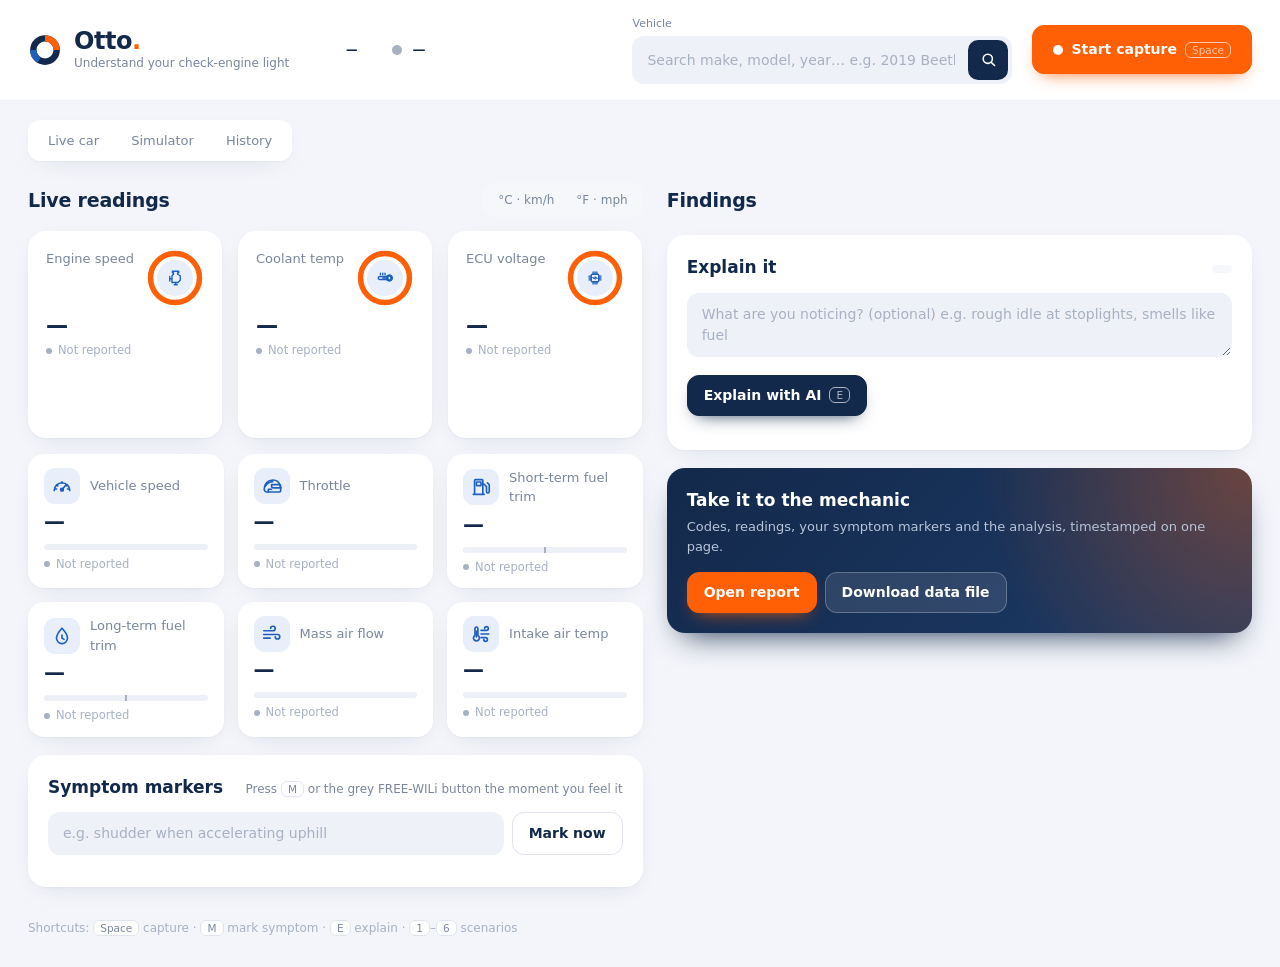
==== website/web/index.html @ f9d12f1e "Initial commit: Otto car project Co-Authored-By: Claude Opus 5.5 <noreply@anthropic.com>" ====
<!doctype html>
<html lang="en">
<head>
<meta charset="utf-8">
<meta name="viewport" content="width=device-width, initial-scale=1">
<title>Otto</title>
<link rel="stylesheet" href="style.css">
<link rel="icon" href="data:image/svg+xml,<svg xmlns='http://www.w3.org/2000/svg' viewBox='0 0 32 32'><circle cx='16' cy='16' r='11' fill='none' stroke='%2313294B' stroke-width='6'/><path d='M16 5a11 11 0 0 1 11 11' fill='none' stroke='%23FF5F05' stroke-width='6'/></svg>">
</head>
<body>
<header class="topbar">
  <div class="brand">
    <svg class="logo" viewBox="0 0 32 32" aria-hidden="true"><circle cx="16" cy="16" r="11" fill="none" stroke="var(--navy)" stroke-width="6"/><path d="M16 5a11 11 0 0 1 11 11" fill="none" stroke="var(--orange)" stroke-width="6"/><path d="M5 16a11 11 0 0 0 5.5 9.5" fill="none" stroke="var(--blue)" stroke-width="6"/></svg>
    <div><strong>Otto<i>.</i></strong><span>Understand your check-engine light</span></div>
  </div>

  <div id="modePill" class="mode-pill" title="Where the data is coming from">—</div>

  <div class="conn" title="Hardware / data connection">
    <span id="connDot" class="dot"></span>
    <div><b id="connText">—</b><span id="connDetail"></span></div>
  </div>

  <div class="vehicle">
    <label for="vehicle">Vehicle</label>
    <div class="vsearch">
      <input id="vehicle" type="text" maxlength="80" autocomplete="off" spellcheck="false"
             placeholder="Search make, model, year… e.g. 2019 Beetle"
             role="combobox" aria-autocomplete="list" aria-controls="vehicleList" aria-expanded="false">
      <div class="vparts" aria-hidden="true"></div>
      <button type="button" class="vs-btn" tabindex="-1" aria-label="Search vehicles">
        <svg viewBox="0 0 24 24" aria-hidden="true" fill="none" stroke="currentColor" stroke-width="2.2" stroke-linecap="round"><circle cx="11" cy="11" r="6.5"/><path d="M16 16l4.5 4.5"/></svg>
      </button>
      <ul id="vehicleList" class="vs-list" role="listbox" hidden></ul>
    </div>
  </div>

  <button id="captureBtn" class="btn primary capture"><span class="rec"></span><span id="captureLabel">Start capture</span><kbd>Space</kbd></button>
</header>

<nav class="sourcebar" aria-label="Data source">
  <div class="seg" id="modeSeg" role="tablist">
    <button data-mode="live">Live car</button>
    <button data-mode="simulator">Simulator</button>
    <button data-mode="replay">History</button>
  </div>
  <div id="scenarioBox" class="scenarios"></div>
  <div id="replayBox" class="replay" hidden>
    <select id="recordingSel" aria-label="Saved session"></select>
    <button class="btn ghost" id="refreshRec">Refresh</button>
  </div>
  <div id="liveBox" class="livehint" hidden></div>
</nav>

<main class="layout">
  <section class="col">
    <div class="sec-head">
      <h2>Live readings</h2>
      <div class="seg small" id="unitSeg">
        <button data-units="metric">°C · km/h</button>
        <button data-units="imperial">°F · mph</button>
      </div>
    </div>
    <div id="primary" class="primary-grid"></div>
    <div id="secondary" class="secondary-grid"></div>

    <div class="panel">
      <div class="panel-head">
        <h3>Symptom markers</h3>
        <span class="muted">Press <kbd>M</kbd> or the grey FREE-WILi button the moment you feel it</span>
      </div>
      <form id="markerForm" class="marker-form">
        <input id="markerNote" placeholder="e.g. shudder when accelerating uphill" maxlength="200">
        <button class="btn">Mark now</button>
      </form>
      <ol id="markerList" class="markers"></ol>
    </div>
  </section>

  <section class="col">
    <div class="sec-head">
      <h2>Findings</h2>
      <span id="milBadge" class="mil" hidden>
        <svg viewBox="0 0 24 24" aria-hidden="true"><path d="M4 15h16l-1.5-5h-3L14 8H9L7.5 10H5.5z" fill="currentColor"/></svg>
        Check-engine light ON
      </span>
    </div>
    <div id="safety" class="safety" hidden></div>
    <div id="codes"></div>

    <div class="panel ai">
      <div class="panel-head">
        <h3>Explain it</h3>
        <span id="aiBadge" class="badge"></span>
      </div>
      <textarea id="symptoms" rows="2" placeholder="What are you noticing? (optional) e.g. rough idle at stoplights, smells like fuel"></textarea>
      <div class="ai-row">
        <button id="explainBtn" class="btn accent">Explain with AI <kbd>E</kbd></button>
        <span id="aiStatus" class="muted"></span>
      </div>
      <div id="aiOut"></div>
    </div>

    <div class="panel export">
      <div>
        <h3>Take it to the mechanic</h3>
        <p class="muted">Codes, readings, your symptom markers and the analysis, timestamped on one page.</p>
      </div>
      <div class="export-btns">
        <a class="btn primary" href="/report" target="_blank" rel="noopener">Open report</a>
        <a class="btn ghost" id="dataBtn" href="/api/report.json" download="otto-data.json"
           title="Every reading, trouble code and symptom marker from this session in one file. Send it to your team or a shop that wants the raw numbers.">Download data file</a>
      </div>
    </div>
  </section>
</main>

<footer class="foot">
  <span>Shortcuts: <kbd>Space</kbd> capture · <kbd>M</kbd> mark symptom · <kbd>E</kbd> explain · <kbd>1</kbd>–<kbd>6</kbd> scenarios</span>
  <span id="wsState" class="muted"></span>
</footer>

<script src="vehicles.js"></script>
<script src="vehicle-search.js"></script>
<script src="app.js"></script>
</body>
</html>
---- website/web/style.css ----
/* Otto dashboard. Fonts are bundled in web/fonts: the demo must work with zero internet. */
@font-face{font-family:Poppins;font-weight:400;font-display:swap;src:url(fonts/poppins-400.woff2) format("woff2")}
@font-face{font-family:Poppins;font-weight:500;font-display:swap;src:url(fonts/poppins-500.woff2) format("woff2")}
@font-face{font-family:Poppins;font-weight:600;font-display:swap;src:url(fonts/poppins-600.woff2) format("woff2")}
@font-face{font-family:Poppins;font-weight:700;font-display:swap;src:url(fonts/poppins-700.woff2) format("woff2")}

:root{
  /* Illinois palette: Illini Orange #FF5F05, Illinois Blue #13294B. Keep colors 6-digit hex (app.js appends alpha). */
  --orange:#FF5F05; --orange-ink:#c2410c; --orange-soft:#fff0e6;
  --navy:#13294B; --navy-2:#1d3a66;
  --blue:#1f5fbf; --blue-soft:#e8effb; --blue-line:#d3def3;
  --bg:#f3f5fa; --panel:#ffffff; --panel-2:#f5f7fb; --field:#eef1f8; --line:#edf0f6; --line-2:#dfe4ee;
  --text:#13294B; --muted:#7a869c; --dim:#a7b1c2;
  --live:#1f5fbf; --sim:#FF5F05; --replay:#1f5fbf; --accent:#FF5F05;
  --ok:#1f8a5b; --warn:#c27c0e; --bad:#e0412b; --info:#1f5fbf;
  --radius:18px;
  --shadow:0 8px 28px -12px rgba(19,41,75,.14),0 1px 2px rgba(19,41,75,.04);
  --mono:ui-monospace,SFMono-Regular,"SF Mono",Menlo,Consolas,monospace;
  --sans:Poppins,system-ui,-apple-system,"Segoe UI",Roboto,sans-serif;
}
*{box-sizing:border-box}
html,body{margin:0;background:var(--bg);color:var(--text);font:14px/1.5 var(--sans)}
button,input,select,textarea{font:inherit;color:inherit}
kbd{font:500 10.5px var(--sans);padding:1px 6px;border-radius:6px;border:1px solid var(--line-2);color:var(--muted);background:var(--panel)}
.muted{color:var(--muted)}
[hidden]{display:none!important}

/* ---------- top bar ---------- */
.topbar{display:flex;align-items:center;gap:20px;padding:16px 28px;background:var(--panel);box-shadow:0 1px 0 var(--line);flex-wrap:wrap}
.brand{display:flex;align-items:center;gap:12px;margin-right:auto}
.brand .logo{width:34px;height:34px}
.brand strong{display:block;font-size:24px;font-weight:700;letter-spacing:-.02em;line-height:1.1}
.brand strong i{font-style:normal;color:var(--orange)}
.brand span{display:block;font-size:12px;color:var(--muted)}

.mode-pill{display:inline-flex;align-items:center;gap:8px;font:600 11.5px var(--sans);letter-spacing:.08em;text-transform:uppercase;padding:8px 14px;border-radius:99px;white-space:nowrap}
.mode-pill.simulator{color:var(--orange-ink);background:var(--orange-soft)}
.mode-pill.live{color:#fff;background:var(--navy);box-shadow:0 6px 16px -8px var(--navy)}
.mode-pill.live::before{content:"";width:8px;height:8px;border-radius:50%;background:var(--orange);animation:beacon 1.4s ease-out infinite}
.mode-pill.replay{color:var(--blue);background:var(--blue-soft)}
@keyframes beacon{0%{box-shadow:0 0 0 0 rgba(255,95,5,.7)}100%{box-shadow:0 0 0 8px rgba(255,95,5,0)}}

.conn{display:flex;align-items:center;gap:10px;min-width:220px;max-width:340px}
.conn b{display:block;font-size:13px;font-weight:600}
.conn span:not(.dot){display:block;font-size:12px;color:var(--muted);white-space:nowrap;overflow:hidden;text-overflow:ellipsis}
.dot{width:10px;height:10px;border-radius:50%;background:var(--dim);flex:none}
.dot.connected{background:var(--orange);animation:beacon 1.4s ease-out infinite}
.dot.idle{background:var(--blue)}
.dot.waiting{background:var(--warn)}
.dot.disconnected{background:var(--bad)}

/* vehicle search: soft field + square search button, like a dashboard search bar */
.vehicle{display:flex;flex-direction:column;gap:3px}
.vehicle>label{font-size:11px;font-weight:500;color:var(--muted)}
.vsearch{position:relative;display:flex;align-items:center}
.vsearch input{background:var(--field);border:1px solid transparent;border-radius:12px;padding:0 56px 0 14px;height:48px;width:380px;transition:border-color .15s,background .15s}
.vsearch input:focus{background:#fff;border-color:var(--blue-line)}
.vsearch input::placeholder{color:var(--dim)}
.vs-btn{position:absolute;right:4px;top:4px;bottom:4px;width:40px;border:0;border-radius:10px;background:var(--navy);color:#fff;display:grid;place-items:center;cursor:pointer}
.vs-btn svg{width:17px;height:17px}
.vparts{position:absolute;left:14px;right:56px;top:0;bottom:0;display:flex;align-items:center;gap:16px;overflow:hidden;pointer-events:none}
.vparts span{display:flex;flex-direction:column;min-width:0;line-height:1.15}
.vparts b{font-size:14px;font-weight:600;white-space:nowrap;overflow:hidden;text-overflow:ellipsis;color:var(--navy)}
.vparts small{font-size:9.5px;font-weight:600;letter-spacing:.09em;text-transform:uppercase;color:var(--dim);margin-top:2px}
.vsearch:not(:focus-within) input{color:transparent}
.vsearch:focus-within .vparts{display:none}
.vs-list{position:absolute;top:calc(100% + 8px);left:0;right:0;min-width:300px;z-index:50;margin:0;padding:6px;list-style:none;
  background:#fff;color:var(--navy);border-radius:14px;box-shadow:0 18px 40px -12px rgba(19,41,75,.3),0 0 0 1px var(--line);max-height:360px;overflow:auto}
.vs-list li[data-i]{display:flex;justify-content:space-between;align-items:center;gap:12px;padding:9px 12px;border-radius:10px;cursor:pointer;font-size:14px}
.vs-list li[data-i]:hover,.vs-list li.on{background:var(--blue-soft);color:var(--blue)}
.vs-list li small{color:var(--dim);font-size:11px;white-space:nowrap}
.vs-list .vs-foot{padding:8px 12px 4px;margin-top:4px;border-top:1px solid var(--line);font-size:11px;color:var(--muted)}
.vs-list .vs-foot:first-child{border-top:0;margin-top:0}

/* ---------- buttons ---------- */
.btn{color:var(--text);display:inline-flex;align-items:center;gap:8px;border:1px solid var(--line-2);background:var(--panel);border-radius:12px;padding:9px 16px;cursor:pointer;text-decoration:none;font-weight:600;font-size:14px;transition:transform .08s,background .15s,border-color .15s,box-shadow .15s}
.btn:hover{border-color:var(--dim)}
.btn:active{transform:translateY(1px)}
.btn:focus-visible,.seg button:focus-visible,.chip:focus-visible,input:focus-visible,textarea:focus-visible,select:focus-visible{outline:2px solid var(--orange);outline-offset:2px}
.btn.primary{background:var(--orange);border-color:var(--orange);color:#fff;box-shadow:0 8px 18px -10px var(--orange)}
.btn.primary:hover{background:#e65300;border-color:#e65300}
.btn.accent{background:var(--navy);border-color:var(--navy);color:#fff;box-shadow:0 8px 18px -10px var(--navy)}
.btn.accent:hover{background:var(--navy-2)}
.btn.ghost{background:transparent}
.btn[disabled]{opacity:.5;cursor:progress}
.btn kbd{background:transparent;border-color:currentColor;color:inherit;opacity:.65}

.capture{padding:13px 20px;background:var(--orange);border-color:var(--orange);color:#fff;box-shadow:0 10px 22px -10px var(--orange)}
.capture:hover{background:#e65300;border-color:#e65300}
.capture .rec{width:10px;height:10px;border-radius:50%;background:#fff;animation:recflash 1.1s ease-in-out infinite}
.capture.on{background:#fff;border-color:var(--bad);color:var(--bad);box-shadow:0 10px 22px -12px var(--bad)}
.capture.on .rec{background:var(--bad);border-radius:2px;animation:blink 1s steps(2) infinite}
@keyframes recflash{0%,100%{opacity:1;box-shadow:0 0 0 0 rgba(255,255,255,.75)}50%{opacity:.2;box-shadow:0 0 0 6px rgba(255,255,255,0)}}
@keyframes blink{50%{opacity:.25}}

/* ---------- source bar ---------- */
.sourcebar{display:flex;align-items:center;gap:14px;padding:20px 28px 0;flex-wrap:wrap;max-width:1500px;margin:0 auto}
.seg{display:inline-flex;background:var(--panel);border-radius:12px;padding:4px;box-shadow:var(--shadow)}
.seg button{border:0;background:transparent;padding:7px 16px;border-radius:9px;cursor:pointer;color:var(--muted);font-weight:500;font-size:13px}
.seg button:hover{color:var(--navy)}
.seg button.on{background:var(--navy);color:#fff}
.seg.small{box-shadow:none;background:var(--panel-2)}
.seg.small button{padding:4px 11px;font-size:12px}
.seg.small button.on{background:var(--panel);color:var(--navy);box-shadow:0 1px 3px rgba(19,41,75,.12)}
.scenarios{display:flex;gap:8px;flex-wrap:wrap}
.chip{border:0;background:var(--panel);border-radius:99px;padding:7px 14px;font-size:13px;cursor:pointer;color:var(--muted);box-shadow:var(--shadow)}
.chip:hover{color:var(--navy)}
.chip b{font:600 10.5px var(--mono);color:var(--dim);margin-left:6px}
.chip.on{background:var(--orange);color:#fff;box-shadow:0 8px 18px -10px var(--orange)}
.chip.on b{color:#fff;opacity:.85}
.replay{display:flex;gap:8px}
.replay select{background:var(--panel);border:0;border-radius:12px;padding:8px 12px;max-width:360px;box-shadow:var(--shadow)}
.livehint{font-size:13px;color:var(--muted)}
.steps-inline{display:flex;flex-wrap:wrap;gap:8px;margin:0;padding:0;list-style:none}
.steps-inline li{display:flex;align-items:center;gap:8px;background:var(--panel);border-radius:99px;padding:6px 14px 6px 6px;box-shadow:var(--shadow);color:var(--text)}
.steps-inline b{width:22px;height:22px;border-radius:50%;display:grid;place-items:center;background:var(--orange);color:#fff;font-size:11px;font-weight:600}
.steps-inline em{font-style:normal;font-weight:600;color:var(--orange-ink)}

/* ---------- layout ---------- */
.layout{display:grid;grid-template-columns:minmax(0,1.05fr) minmax(0,1fr);gap:24px;padding:22px 28px;max-width:1500px;margin:0 auto}
.sec-head{display:flex;align-items:center;justify-content:space-between;gap:10px;margin-bottom:14px;min-height:34px}
h2{font-size:19px;font-weight:600;letter-spacing:-.01em;color:var(--navy);margin:0}
h3{font-size:15px;font-weight:600;margin:0}

/* ---------- gauges ---------- */
.primary-grid{display:grid;grid-template-columns:repeat(3,minmax(0,1fr));gap:16px}
.secondary-grid{display:grid;grid-template-columns:repeat(3,minmax(0,1fr));gap:14px;margin-top:16px}
.gauge{background:var(--panel);border-radius:var(--radius);padding:18px 18px 12px;position:relative;box-shadow:var(--shadow);transition:opacity .3s,box-shadow .3s}
.gauge .label{font-size:13px;color:var(--muted);font-weight:500}
.gauge .value{font-size:30px;font-weight:600;line-height:1.15;letter-spacing:-.02em;margin-top:6px;font-variant-numeric:tabular-nums;color:var(--navy)}
.gauge .unit{font-size:13px;font-weight:500;color:var(--muted);margin-left:4px;letter-spacing:0}
.gauge .fresh{font-size:11.5px;color:var(--dim);margin-top:4px;display:flex;align-items:center;gap:6px}
.gauge .fresh::before{content:"";width:6px;height:6px;border-radius:50%;background:var(--dim)}
.gauge.live .fresh{color:var(--blue)} .gauge.live .fresh::before{background:var(--blue);animation:beaconblue 1.4s ease-out infinite}
@keyframes beaconblue{0%{box-shadow:0 0 0 0 rgba(31,95,191,.6)}100%{box-shadow:0 0 0 6px rgba(31,95,191,0)}}
.gauge.stale{opacity:.6}
.gauge.stale .fresh{color:var(--warn)} .gauge.stale .fresh::before{background:var(--warn)}
.gauge.flag{box-shadow:var(--shadow),inset 0 0 0 1.5px #f1c36b;background:#fffbf3}
.gauge.flag.bad{box-shadow:var(--shadow),inset 0 0 0 1.5px var(--bad);background:#fff6f4}
.gauge canvas{display:block;width:100%;height:56px;margin-top:10px}
.gauge.small{padding:14px 16px 12px;border-radius:16px}
.gauge.small .value{font-size:21px;margin-top:6px}

/* primary stat card: info left, progress ring right.
   Cards size themselves by their own width (container query) so the number never runs under the ring. */
.primary-grid .gauge{container-type:inline-size}
.g-main{display:grid;grid-template-columns:minmax(0,1fr) auto;grid-template-areas:"label ring" "value ring" "fresh ring";column-gap:10px;align-items:center}
.g-main>.label{grid-area:label}
/* beside the ring the number gets (card width − ring) of room; shrink the font to fit "8000 rpm" */
.g-main>.value{grid-area:value;white-space:nowrap;font-size:clamp(20px,calc((100cqi - 130px) / 2.5),30px)}
.g-main>.fresh{grid-area:fresh}
.g-main>.ring{grid-area:ring}
.ring{position:relative;width:76px;height:76px;flex:none}
@container (max-width:190px){
  .g-main{grid-template-areas:"label ring" "value value" "fresh fresh";align-items:start}
  .g-main>.value{font-size:clamp(20px,14cqi,28px)}
  .g-main>.ring{width:58px;height:58px}
  .g-main>.ring .g-icon{inset:11px}
  .g-main>.ring .g-icon svg{width:18px;height:18px}
}
.ring svg{width:100%;height:100%;transform:rotate(-90deg)}
.ring circle{fill:none;stroke-width:6}
.ring .track{stroke:var(--line)}
.ring .fill{stroke:var(--orange);stroke-linecap:round;transition:stroke-dashoffset .35s,stroke .3s}
.ring .g-icon{position:absolute;inset:14px;width:auto;height:auto;border-radius:50%}
.gauge.flag .ring .fill{stroke:var(--warn)}
.gauge.flag.bad .ring .fill{stroke:var(--bad)}
.gauge.stale .ring .fill{stroke:var(--dim)}

.g-top{display:flex;align-items:center;gap:10px}
.g-icon{width:36px;height:36px;flex:none;display:grid;place-items:center;border-radius:11px;color:var(--blue);background:var(--blue-soft);transition:background .3s,color .3s}
.g-icon svg{width:22px;height:22px}
.gauge.live .g-icon{background:var(--blue);color:#fff}
.gauge.stale .g-icon{color:var(--dim);background:var(--panel-2)}

.meter{position:relative;height:6px;border-radius:99px;background:var(--line);margin:10px 0 6px;overflow:hidden}
.meter i{position:absolute;top:0;bottom:0;left:0;width:0;border-radius:99px;background:var(--orange);transition:left .25s,width .25s}
.meter.signed::after{content:"";position:absolute;left:50%;top:0;bottom:0;width:2px;margin-left:-1px;background:var(--dim)}
.gauge.flag .meter i{background:var(--warn)}
.gauge.flag.bad .meter i{background:var(--bad)}
.gauge.stale .meter i{background:var(--dim)}

/* ---------- panels ---------- */
.panel{background:var(--panel);border-radius:var(--radius);padding:20px;margin-top:18px;box-shadow:var(--shadow)}
.panel-head{display:flex;align-items:baseline;justify-content:space-between;gap:10px;flex-wrap:wrap;margin-bottom:12px}
.panel-head h3{font-size:17px}
.panel-head .muted{font-size:12px}
.marker-form{display:flex;gap:8px}
.marker-form input,textarea,select{background:var(--field);border:1px solid transparent;border-radius:12px;padding:10px 14px}
.marker-form input:focus,textarea:focus{background:#fff;border-color:var(--blue-line)}
.marker-form input::placeholder,textarea::placeholder{color:var(--dim)}
.marker-form input{flex:1;min-width:0}
textarea{width:100%;resize:vertical}
.markers{list-style:none;margin:12px 0 0;padding:0;display:flex;flex-direction:column;gap:8px;max-height:170px;overflow:auto}
.markers li{display:flex;gap:12px;align-items:center;font-size:13px;padding:9px 12px;background:var(--panel-2);border-radius:12px}
.markers li::before{content:"";width:8px;height:8px;border-radius:50%;background:var(--navy);flex:none}
.markers li.freewili::before{background:var(--orange)}
.markers li time{font-size:12px;color:var(--muted);flex:none;font-variant-numeric:tabular-nums}
.markers .empty{background:none;color:var(--dim);padding:0}
.markers .empty::before{display:none}

/* ---------- findings ---------- */
.mil{display:inline-flex;align-items:center;gap:6px;color:var(--orange-ink);background:var(--orange-soft);font-weight:600;font-size:12.5px;padding:6px 12px;border-radius:99px}
.mil svg{width:18px;height:18px}
.safety{border-radius:14px;padding:13px 16px;margin-bottom:14px;font-weight:500;display:flex;gap:12px;align-items:flex-start}
.safety.stop{background:#fdecea;color:#9b2416}
.safety.caution{background:#fff5e0;color:#7a4c06}
.safety.ok{background:var(--blue-soft);color:var(--navy)}
.safety .lvl{font:600 10.5px var(--sans);letter-spacing:.1em;padding:3px 9px;border-radius:99px;background:#fff;flex:none;margin-top:1px}

.empty-state{background:var(--panel);border-radius:var(--radius);padding:30px;text-align:center;box-shadow:var(--shadow)}
.empty-state h3{font-size:18px;margin-bottom:6px}
.empty-state p{margin:0;color:var(--muted);max-width:440px;margin-inline:auto}
.empty-state.clear h3{color:var(--navy)}
.empty-state.clear h3::before{content:"✓";display:inline-grid;place-items:center;width:26px;height:26px;margin-right:8px;border-radius:50%;background:var(--blue-soft);color:var(--blue);font-size:14px;vertical-align:2px}

.code{background:var(--panel);border-radius:var(--radius);margin-bottom:16px;overflow:hidden;box-shadow:var(--shadow);animation:slidein .35s ease-out}
@keyframes slidein{from{opacity:0;transform:translateY(-6px)}to{opacity:1;transform:none}}
.code-head{display:flex;gap:14px;align-items:center;padding:16px 18px;border-bottom:1px solid var(--line)}
.code-id{font:700 16px var(--mono);padding:6px 12px;border-radius:12px;background:var(--navy);color:#fff}
.code-head h3{flex:1;font-size:16px}
.code-head .sys{display:block;font-size:12px;color:var(--muted);font-weight:400}
.sev{font:600 10.5px var(--sans);letter-spacing:.08em;padding:5px 11px;border-radius:99px;text-transform:uppercase;white-space:nowrap}
.sev.stop{background:#fdecea;color:var(--bad)}
.sev.caution{background:#fff5e0;color:var(--warn)}
.sev.info{background:var(--blue-soft);color:var(--blue)}
.code-body{padding:16px 18px;display:grid;gap:16px}
.code-body p{margin:0}
.code-body h4{margin:0 0 8px;font-size:12px;font-weight:600;color:var(--muted)}
.evidence{list-style:none;margin:0;padding:0;display:grid;gap:8px}
.evidence li{display:grid;grid-template-columns:24px 1fr auto;gap:10px;align-items:start;font-size:14px}
.evidence .v{font-weight:600;font-size:13px;color:var(--text);white-space:nowrap;font-variant-numeric:tabular-nums}
.evidence .ic{width:22px;height:22px;border-radius:50%;display:grid;place-items:center;font:700 11px var(--sans)}
.ic.supports{background:#e5f4ec;color:var(--ok)}
.ic.against{background:#fdecea;color:var(--bad)}
.ic.neutral,.ic.missing{background:var(--panel-2);color:var(--muted)}
.evidence small{display:block;color:var(--muted);font-size:12px}
.causes,.steps{margin:0;padding-left:18px;display:grid;gap:6px;font-size:14px}
.causes li small{color:var(--muted)}
.lik{font:600 10px var(--sans);letter-spacing:.06em;padding:2px 8px;border-radius:99px;margin-right:6px;text-transform:uppercase}
.lik.higher{background:var(--orange-soft);color:var(--orange-ink)}
.lik.medium{background:var(--panel-2);color:var(--text)}
.lik.lower{background:var(--panel-2);color:var(--dim)}
.driving{font-size:14px;padding:12px 14px;border-radius:12px;background:var(--panel-2)}
.ai-note{font-size:12px;color:var(--orange-ink);font-weight:500}

.ai .ai-row{display:flex;gap:12px;align-items:center;margin-top:12px;flex-wrap:wrap}
.badge{font:600 11px var(--sans);padding:4px 10px;border-radius:99px;background:var(--panel-2);color:var(--muted)}
.badge.on{color:var(--orange-ink);background:var(--orange-soft)}
#aiOut{margin-top:14px}
.ai-summary{border-left:3px solid var(--orange);padding:4px 0 4px 14px;display:grid;gap:8px}
.ai-summary .headline{font-size:16px;font-weight:600}
.ai-summary ul{margin:0;padding-left:18px}
.outdated{color:var(--warn);font-size:12px}
.spinner{width:14px;height:14px;border-radius:50%;border:2px solid var(--line-2);border-top-color:var(--orange);animation:spin .8s linear infinite;display:inline-block;vertical-align:-2px}
@keyframes spin{to{transform:rotate(360deg)}}

/* mechanic card: bold navy tile, like a featured card */
.export{display:flex;justify-content:space-between;align-items:center;gap:16px;flex-wrap:wrap;color:#fff;overflow:hidden;position:relative;
  background:radial-gradient(circle at 100% 0,rgba(255,95,5,.35),transparent 45%),linear-gradient(135deg,var(--navy),var(--navy-2));box-shadow:0 16px 32px -16px var(--navy)}
.export h3{font-size:17px}
.export p{margin:4px 0 0;font-size:13px}
.export .muted{color:#b8c4d8}
.export-btns{display:flex;gap:8px}
.export .btn.ghost{background:rgba(255,255,255,.1);color:#fff;border-color:rgba(255,255,255,.25)}
.export .btn.ghost:hover{background:rgba(255,255,255,.18)}

.foot{display:flex;justify-content:space-between;gap:12px;flex-wrap:wrap;padding:10px 28px 30px;color:var(--dim);font-size:12px;max-width:1500px;margin:0 auto}

/* ---------- responsive ---------- */
@media (max-width:1100px){.layout{grid-template-columns:1fr}}
@media (max-width:640px){
  .topbar,.sourcebar{padding-left:16px;padding-right:16px}.layout{padding:16px}
  .primary-grid{grid-template-columns:1fr}.secondary-grid{grid-template-columns:repeat(2,minmax(0,1fr))}
  .vsearch input{width:100%}.vehicle,.conn{flex:1 1 100%}.capture{flex:1;justify-content:center}
}
@media (prefers-reduced-motion:reduce){*{animation:none!important;transition:none!important}}
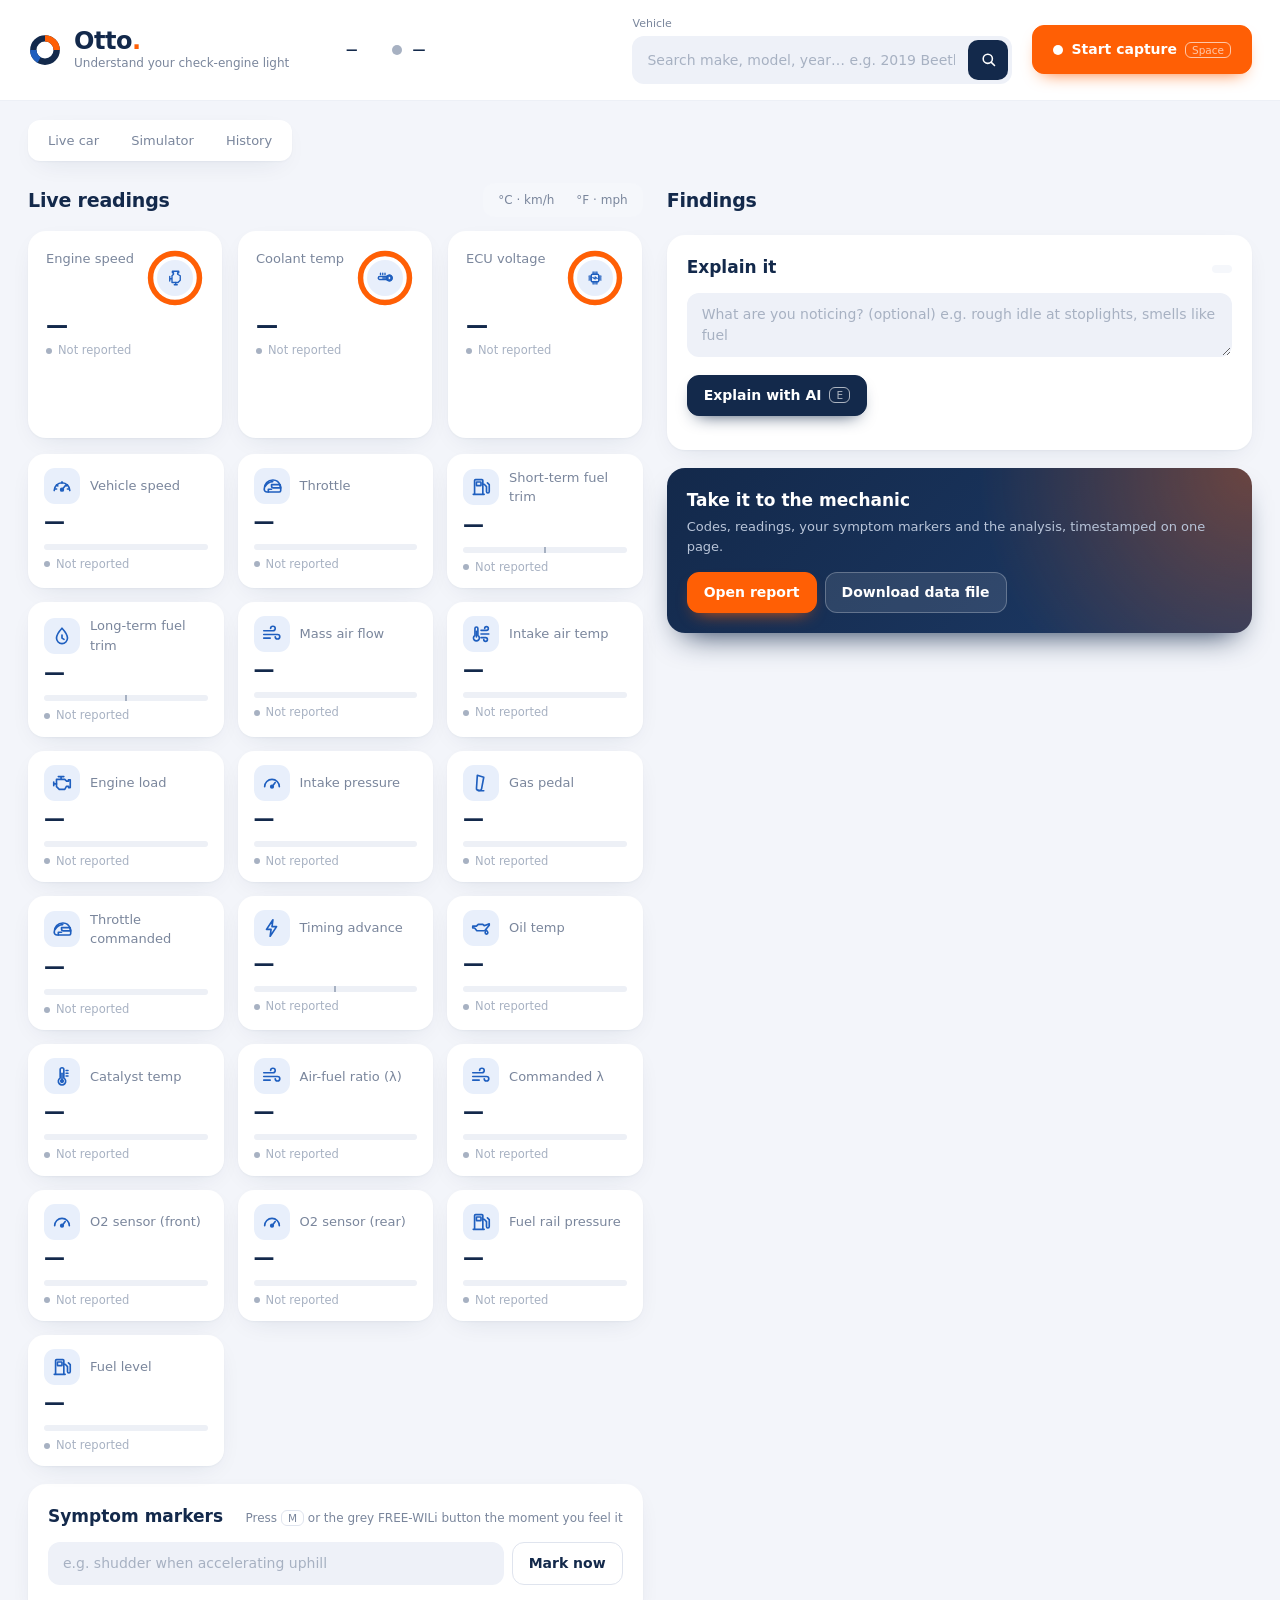
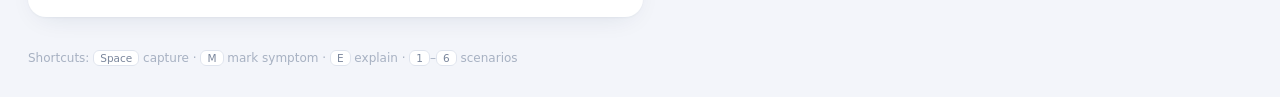
==== commit eaffebdd: "Live mode: every code source, VIN detection, steady readings Codes - Ask for stored (03), pending (0" ====
--- a/website/web/index.html
+++ b/website/web/index.html
@@ -33,6 +33,7 @@
       </button>
       <ul id="vehicleList" class="vs-list" role="listbox" hidden></ul>
     </div>
+    <small id="vinText" class="vin" hidden></small>
   </div>
 
   <button id="captureBtn" class="btn primary capture"><span class="rec"></span><span id="captureLabel">Start capture</span><kbd>Space</kbd></button>
@@ -63,6 +64,10 @@
     </div>
     <div id="primary" class="primary-grid"></div>
     <div id="secondary" class="secondary-grid"></div>
+    <details id="moreBox" class="more" hidden>
+      <summary>More readings <span id="moreCount" class="muted"></span></summary>
+      <div id="more" class="secondary-grid"></div>
+    </details>
 
     <div class="panel">
       <div class="panel-head">
--- a/website/web/style.css
+++ b/website/web/style.css
@@ -224,6 +224,20 @@
 .sev.stop{background:#fdecea;color:var(--bad)}
 .sev.caution{background:#fff5e0;color:var(--warn)}
 .sev.info{background:var(--blue-soft);color:var(--blue)}
+.code-tags{display:flex;flex-wrap:wrap;gap:6px;padding:10px 18px 0}
+.tag{font:600 10.5px var(--sans);letter-spacing:.06em;text-transform:uppercase;padding:4px 10px;border-radius:99px;background:var(--panel-2);color:var(--muted);cursor:help}
+.tag.hot{background:#fdecea;color:var(--bad)}
+.tag.on{background:var(--blue-soft);color:var(--blue)}
+.tag.soft{background:var(--orange-soft);color:var(--orange-ink)}
+.checks{list-style:none;display:flex;flex-wrap:wrap;justify-content:center;gap:6px 16px;margin:14px 0 6px;padding:0;font-size:13px}
+.checks .ok{color:var(--blue)}
+.checks .na{color:var(--dim)}
+.empty-state .checks + p{font-size:13px;margin-top:6px}
+.vin{font:500 11px var(--mono);color:var(--muted)}
+.more{margin:4px 0 18px}
+.more>summary{cursor:pointer;font-weight:600;padding:8px 2px;color:var(--text);list-style-position:inside}
+.more>summary .muted{font-weight:500}
+.more[open]>summary{margin-bottom:10px}
 .code-body{padding:16px 18px;display:grid;gap:16px}
 .code-body p{margin:0}
 .code-body h4{margin:0 0 8px;font-size:12px;font-weight:600;color:var(--muted)}
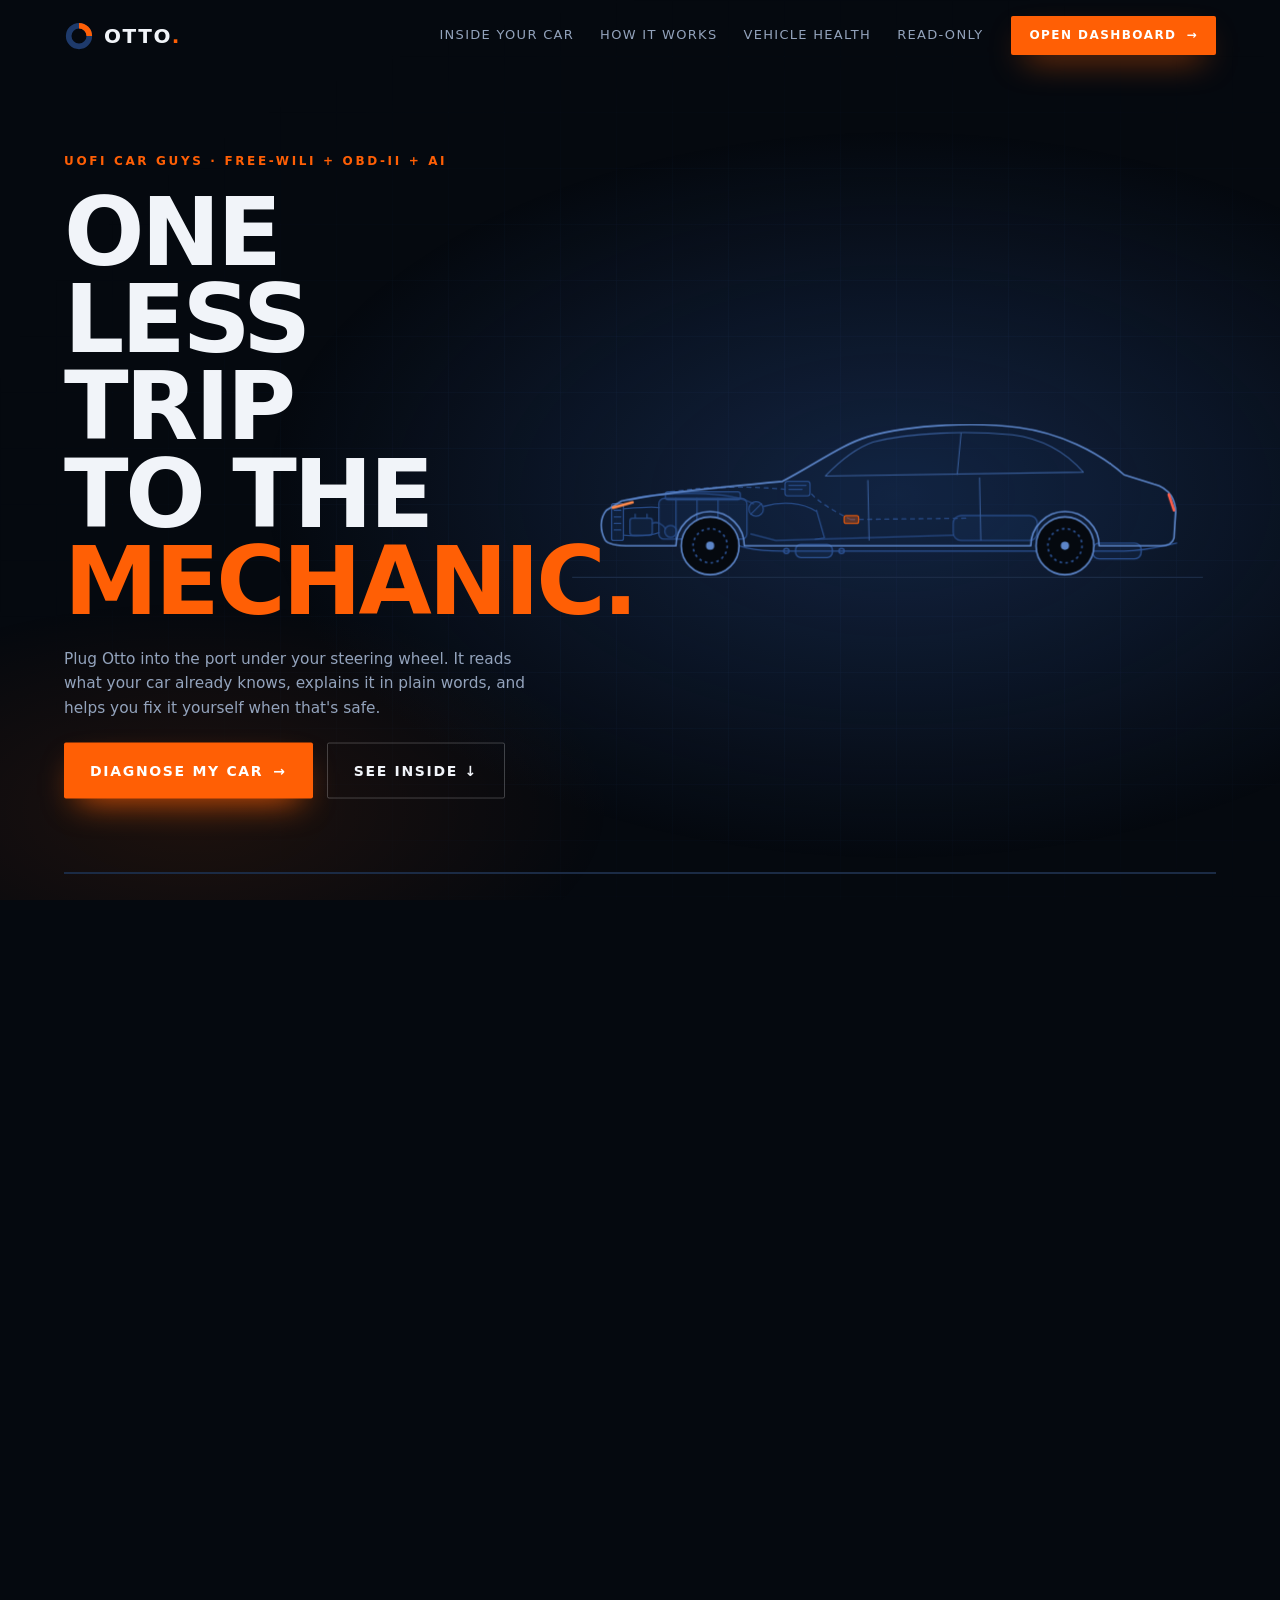
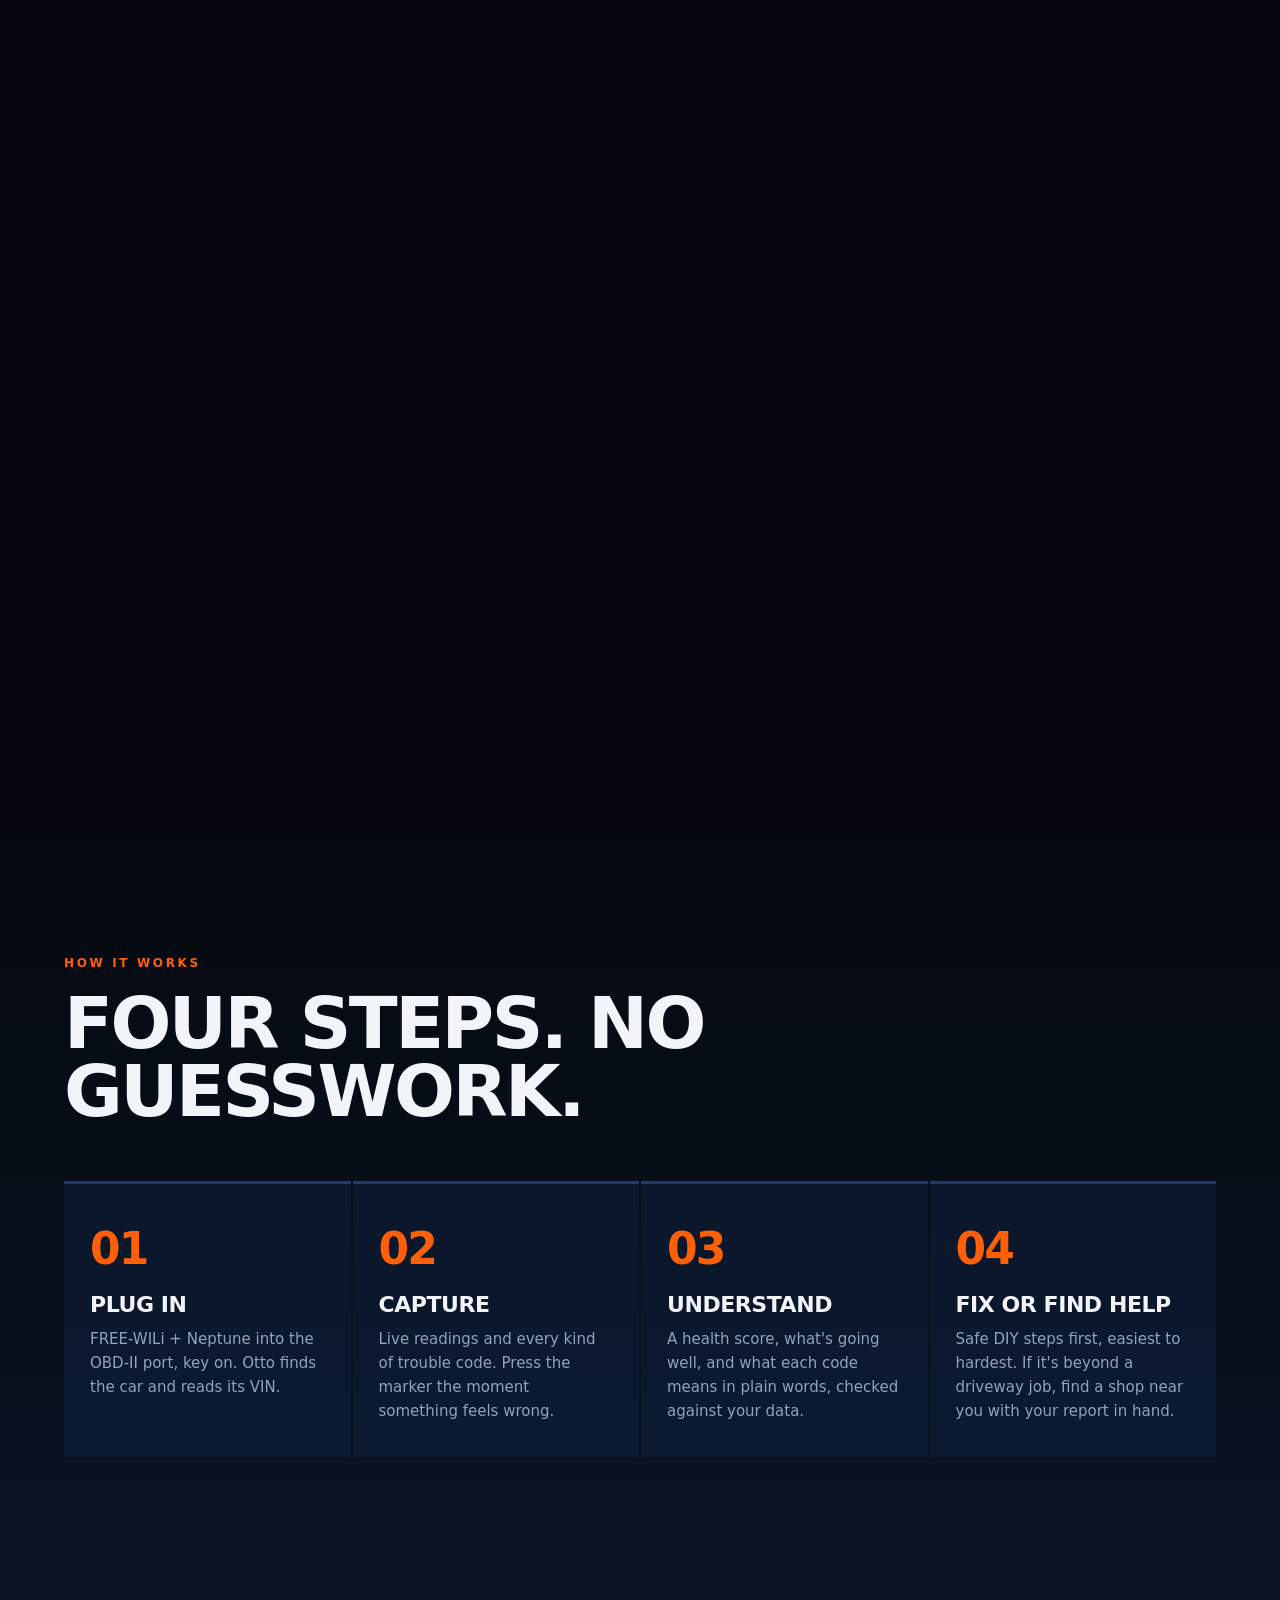
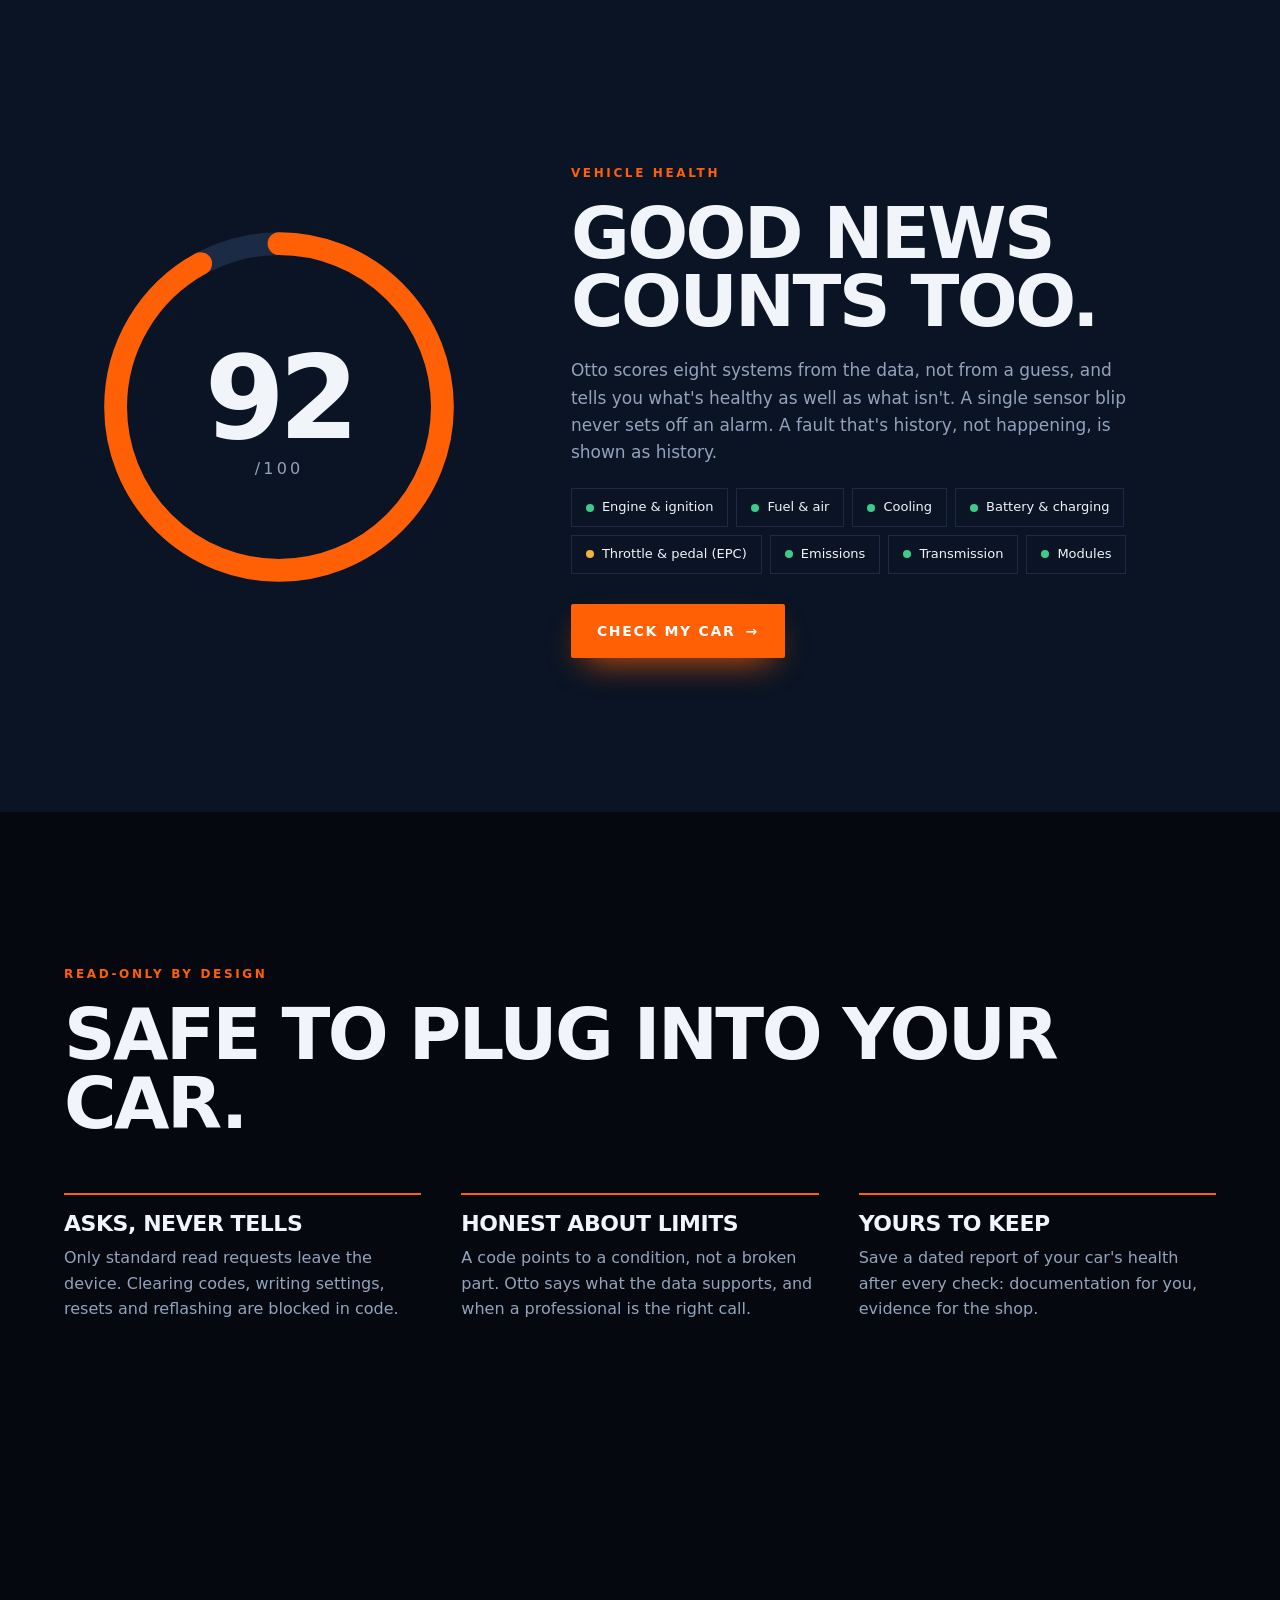
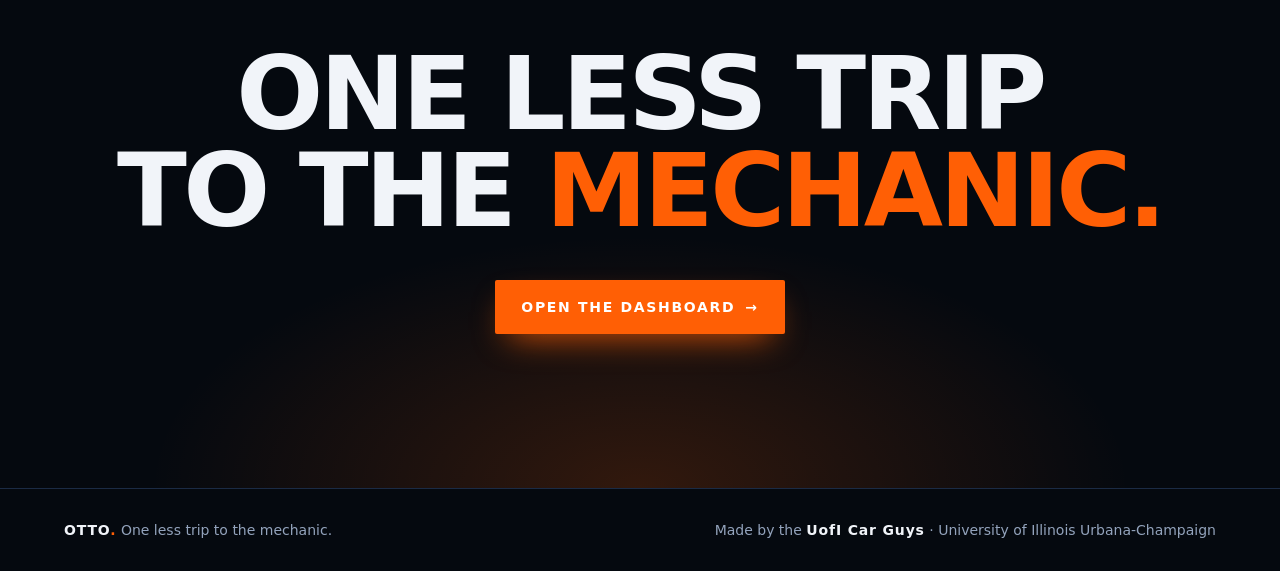
==== commit b04b35a4: "Landing page, vehicle health, AI fix guidance, saved reports - Landing page with a scroll tour of th" ====
--- a/website/web/index.html
+++ b/website/web/index.html
@@ -3,130 +3,216 @@
 <head>
 <meta charset="utf-8">
 <meta name="viewport" content="width=device-width, initial-scale=1">
-<title>Otto</title>
-<link rel="stylesheet" href="style.css">
+<title>Otto · One less trip to the mechanic</title>
+<meta name="description" content="Otto reads your car through the OBD-II port, explains it in plain words, and helps you fix it. Made by the UofI Car Guys.">
+<link rel="stylesheet" href="landing.css">
 <link rel="icon" href="data:image/svg+xml,<svg xmlns='http://www.w3.org/2000/svg' viewBox='0 0 32 32'><circle cx='16' cy='16' r='11' fill='none' stroke='%2313294B' stroke-width='6'/><path d='M16 5a11 11 0 0 1 11 11' fill='none' stroke='%23FF5F05' stroke-width='6'/></svg>">
 </head>
 <body>
-<header class="topbar">
-  <div class="brand">
-    <svg class="logo" viewBox="0 0 32 32" aria-hidden="true"><circle cx="16" cy="16" r="11" fill="none" stroke="var(--navy)" stroke-width="6"/><path d="M16 5a11 11 0 0 1 11 11" fill="none" stroke="var(--orange)" stroke-width="6"/><path d="M5 16a11 11 0 0 0 5.5 9.5" fill="none" stroke="var(--blue)" stroke-width="6"/></svg>
-    <div><strong>Otto<i>.</i></strong><span>Understand your check-engine light</span></div>
+
+<nav class="nav" id="nav">
+  <a class="logo" href="#top" aria-label="Otto home">
+    <svg viewBox="0 0 32 32" aria-hidden="true"><circle cx="16" cy="16" r="11" fill="none" stroke="#1E3A6B" stroke-width="6"/><path d="M16 5a11 11 0 0 1 11 11" fill="none" stroke="#FF5F05" stroke-width="6"/></svg>
+    <span>OTTO<i>.</i></span>
+  </a>
+  <div class="links">
+    <a href="#tour">Inside your car</a>
+    <a href="#how">How it works</a>
+    <a href="#health">Vehicle health</a>
+    <a href="#safe">Read-only</a>
   </div>
-
-  <div id="modePill" class="mode-pill" title="Where the data is coming from">—</div>
-
-  <div class="conn" title="Hardware / data connection">
-    <span id="connDot" class="dot"></span>
-    <div><b id="connText">—</b><span id="connDetail"></span></div>
-  </div>
-
-  <div class="vehicle">
-    <label for="vehicle">Vehicle</label>
-    <div class="vsearch">
-      <input id="vehicle" type="text" maxlength="80" autocomplete="off" spellcheck="false"
-             placeholder="Search make, model, year… e.g. 2019 Beetle"
-             role="combobox" aria-autocomplete="list" aria-controls="vehicleList" aria-expanded="false">
-      <div class="vparts" aria-hidden="true"></div>
-      <button type="button" class="vs-btn" tabindex="-1" aria-label="Search vehicles">
-        <svg viewBox="0 0 24 24" aria-hidden="true" fill="none" stroke="currentColor" stroke-width="2.2" stroke-linecap="round"><circle cx="11" cy="11" r="6.5"/><path d="M16 16l4.5 4.5"/></svg>
-      </button>
-      <ul id="vehicleList" class="vs-list" role="listbox" hidden></ul>
-    </div>
-    <small id="vinText" class="vin" hidden></small>
-  </div>
-
-  <button id="captureBtn" class="btn primary capture"><span class="rec"></span><span id="captureLabel">Start capture</span><kbd>Space</kbd></button>
-</header>
-
-<nav class="sourcebar" aria-label="Data source">
-  <div class="seg" id="modeSeg" role="tablist">
-    <button data-mode="live">Live car</button>
-    <button data-mode="simulator">Simulator</button>
-    <button data-mode="replay">History</button>
-  </div>
-  <div id="scenarioBox" class="scenarios"></div>
-  <div id="replayBox" class="replay" hidden>
-    <select id="recordingSel" aria-label="Saved session"></select>
-    <button class="btn ghost" id="refreshRec">Refresh</button>
-  </div>
-  <div id="liveBox" class="livehint" hidden></div>
+  <a class="cta small" href="/dashboard">Open dashboard</a>
 </nav>
 
-<main class="layout">
-  <section class="col">
-    <div class="sec-head">
-      <h2>Live readings</h2>
-      <div class="seg small" id="unitSeg">
-        <button data-units="metric">°C · km/h</button>
-        <button data-units="imperial">°F · mph</button>
+<main id="top">
+  <!-- Pinned scroll tour: the hero is step 0, then each system lights up -->
+  <section class="tour" id="tour" style="--steps:8">
+    <div class="stage">
+      <div class="grid-bg" aria-hidden="true"></div>
+
+      <div class="copy">
+        <div class="step hero on" data-step="0">
+          <div class="kicker">UofI Car Guys · FREE-WILi + OBD-II + AI</div>
+          <h1>One less trip<br>to the <em>mechanic.</em></h1>
+          <p>Plug Otto into the port under your steering wheel. It reads what your car already knows, explains it in plain words, and helps you fix it yourself when that's safe.</p>
+          <div class="actions">
+            <a class="cta" href="/dashboard">Diagnose my car</a>
+            <a class="ghost" href="#tour" id="seeInside">See inside ↓</a>
+          </div>
+        </div>
+        <div class="step" data-step="1" id="tour-start">
+          <div class="num">01 · The brain</div>
+          <h2>It starts at the OBD-II port.</h2>
+          <p>It's under the steering wheel on every car sold in the US since 1996. Otto talks to the engine computer over CAN (standard since 2008), asking only read-only questions. It can't change a thing.</p>
+          <ul class="reads"><li>VIN &amp; vehicle</li><li>Supported sensors</li><li>Trouble codes, 4 ways</li></ul>
+        </div>
+        <div class="step" data-step="2">
+          <div class="num">02 · Engine &amp; ignition</div>
+          <h2>How hard is it working?</h2>
+          <p>Speed, load and timing, sampled twice a second. An unsteady idle or misfire shows up here before you feel it.</p>
+          <ul class="reads"><li>RPM</li><li>Engine load</li><li>Timing advance</li></ul>
+        </div>
+        <div class="step" data-step="3">
+          <div class="num">03 · Fuel &amp; air</div>
+          <h2>Is the mixture right?</h2>
+          <p>Fuel trims show how hard the computer is correcting. Big corrections point to vacuum leaks, dirty sensors or weak fuel delivery.</p>
+          <ul class="reads"><li>Fuel trims</li><li>Intake pressure</li><li>Air-fuel ratio</li></ul>
+        </div>
+        <div class="step" data-step="4">
+          <div class="num">04 · Cooling</div>
+          <h2>Running too hot?</h2>
+          <p>Coolant temperature is the one reading that can say "pull over now". Otto watches the peak, not a single blip.</p>
+          <ul class="reads"><li>Coolant temp</li><li>Oil temp</li><li>Intake temp</li></ul>
+        </div>
+        <div class="step" data-step="5">
+          <div class="num">05 · Battery &amp; charging</div>
+          <h2>Is it charging?</h2>
+          <p>13.5 to 14.7 volts with the engine running means the alternator is doing its job. Less, and you could be stranded.</p>
+          <ul class="reads"><li>System voltage</li><li>Engine on / off</li></ul>
+        </div>
+        <div class="step" data-step="6">
+          <div class="num">06 · Throttle &amp; pedal</div>
+          <h2>The EPC light, explained.</h2>
+          <p>Your pedal and the throttle are linked by wire, not cable. Otto compares what you asked for with what the throttle did, and reads the engine computer's own fault memory.</p>
+          <ul class="reads"><li>Gas pedal</li><li>Throttle commanded</li><li>Throttle actual</li></ul>
+        </div>
+        <div class="step" data-step="7">
+          <div class="num">07 · Emissions &amp; exhaust</div>
+          <h2>Clean and efficient?</h2>
+          <p>Catalyst temperature and the oxygen sensors around it tell whether the exhaust is being cleaned, and whether you'd pass an emissions test.</p>
+          <ul class="reads"><li>Catalyst temp</li><li>O2 sensors</li><li>Readiness</li></ul>
+        </div>
       </div>
-    </div>
-    <div id="primary" class="primary-grid"></div>
-    <div id="secondary" class="secondary-grid"></div>
-    <details id="moreBox" class="more" hidden>
-      <summary>More readings <span id="moreCount" class="muted"></span></summary>
-      <div id="more" class="secondary-grid"></div>
-    </details>
-
-    <div class="panel">
-      <div class="panel-head">
-        <h3>Symptom markers</h3>
-        <span class="muted">Press <kbd>M</kbd> or the grey FREE-WILi button the moment you feel it</span>
+
+      <div class="car-wrap">
+        <svg class="car" viewBox="0 0 1000 380" role="img" aria-label="Cutaway of a car showing the systems Otto reads">
+          <defs>
+            <filter id="glow" x="-50%" y="-50%" width="200%" height="200%">
+              <feGaussianBlur stdDeviation="4" result="b"/><feMerge><feMergeNode in="b"/><feMergeNode in="SourceGraphic"/></feMerge>
+            </filter>
+            <linearGradient id="beam" x1="0" x2="1">
+              <stop offset="0" stop-color="#FF5F05" stop-opacity="0"/><stop offset=".5" stop-color="#FF5F05" stop-opacity=".55"/><stop offset="1" stop-color="#FF5F05" stop-opacity="0"/>
+            </linearGradient>
+            <clipPath id="bodyClip"><path d="M70,295 C62,280 62,262 72,250 L95,236 C150,224 250,214 340,206 C390,180 430,150 470,138 C540,118 640,116 700,124 C760,132 820,160 860,196 L905,210 C930,216 940,236 938,258 L936,292 C934,300 926,304 916,304 L822,304 A52,52 0 0 0 718,304 L282,304 A52,52 0 0 0 178,304 L110,304 C90,304 74,302 70,295 Z"/></clipPath>
+          </defs>
+
+          <line class="ground" x1="20" y1="352" x2="980" y2="352"/>
+
+          <!-- internal systems (x-ray) -->
+          <g class="sys" data-sys="emissions">
+            <path class="pipe" d="M250,292 C268,306 300,312 340,312 L860,312 C890,312 912,306 940,300"/>
+            <rect x="360" y="302" width="56" height="20" rx="8"/>
+            <rect x="812" y="300" width="74" height="24" rx="10"/>
+            <circle cx="346" cy="312" r="4"/><circle cx="430" cy="312" r="4"/>
+          </g>
+          <g class="sys" data-sys="fuel_air">
+            <path d="M108,234 C160,220 260,220 296,240"/>
+            <rect x="600" y="258" width="128" height="38" rx="12"/>
+            <path class="line" d="M600,288 L330,296 L292,286"/>
+          </g>
+          <g class="sys" data-sys="cooling">
+            <rect x="80" y="240" width="18" height="56" rx="3"/>
+            <path d="M84,250 H94 M84,260 H94 M84,270 H94 M84,280 H94"/>
+            <path class="line" d="M98,248 C120,246 140,244 152,246 M98,288 C120,290 140,288 152,284"/>
+          </g>
+          <g class="sys" data-sys="engine">
+            <rect x="152" y="232" width="134" height="62" rx="8"/>
+            <path d="M178,232 V294 M210,232 V294 M242,232 V294"/>
+            <rect x="162" y="222" width="114" height="12" rx="4"/>
+          </g>
+          <g class="sys" data-sys="electrical">
+            <rect x="108" y="262" width="34" height="26" rx="4"/>
+            <path d="M116,262 V256 M134,262 V256"/>
+            <circle cx="170" cy="282" r="9"/>
+            <path class="line" d="M142,270 C150,266 158,272 162,278"/>
+          </g>
+          <g class="sys" data-sys="throttle">
+            <circle cx="300" cy="248" r="11"/>
+            <path d="M292,256 L308,240"/>
+            <path d="M392,250 L404,292 L390,294"/>
+            <path class="line" d="M392,252 C370,238 340,236 312,244"/>
+          </g>
+          <g class="sys" data-sys="brain">
+            <rect x="344" y="206" width="38" height="22" rx="4"/>
+            <path d="M350,212 H376 M350,218 H370"/>
+            <path class="bus" d="M444,264 C420,252 392,236 382,222 M344,218 C300,214 240,212 170,222 M444,264 L620,262"/>
+            <rect class="port" x="434" y="258" width="22" height="12" rx="3"/>
+          </g>
+
+          <!-- body -->
+          <path class="body" pathLength="1" d="M70,295 C62,280 62,262 72,250 L95,236 C150,224 250,214 340,206 C390,180 430,150 470,138 C540,118 640,116 700,124 C760,132 820,160 860,196 L905,210 C930,216 940,236 938,258 L936,292 C934,300 926,304 916,304 L822,304 A52,52 0 0 0 718,304 L282,304 A52,52 0 0 0 178,304 L110,304 C90,304 74,302 70,295 Z"/>
+          <path class="trim" pathLength="1" d="M405,198 C430,172 455,154 478,146 C540,131 620,129 690,135 C735,141 772,162 798,192 Z"/>
+          <path class="trim" pathLength="1" d="M612,132 L606,196 M470,204 L472,296 M640,200 L642,296"/>
+          <path class="trim lamp" pathLength="1" d="M82,246 L112,238"/>
+          <path class="trim lamp rear" pathLength="1" d="M928,226 L936,250"/>
+          <g class="wheel"><circle cx="230" cy="304" r="44" pathLength="1"/><circle cx="230" cy="304" r="26"/><circle cx="230" cy="304" r="5" pathLength="1"/></g>
+          <g class="wheel"><circle cx="770" cy="304" r="44" pathLength="1"/><circle cx="770" cy="304" r="26"/><circle cx="770" cy="304" r="5" pathLength="1"/></g>
+
+          <!-- scan beam, clipped to the body -->
+          <g clip-path="url(#bodyClip)"><rect class="beam" x="-160" y="100" width="160" height="220" fill="url(#beam)"/></g>
+        </svg>
+
+        <!-- live / sample readouts that follow the active system -->
+        <div class="hud" id="hud" aria-live="polite">
+          <div class="hud-label" id="hudLabel">Scanning</div>
+          <div class="hud-rows" id="hudRows"></div>
+          <div class="hud-src" id="hudSrc">Sample values</div>
+        </div>
       </div>
-      <form id="markerForm" class="marker-form">
-        <input id="markerNote" placeholder="e.g. shudder when accelerating uphill" maxlength="200">
-        <button class="btn">Mark now</button>
-      </form>
-      <ol id="markerList" class="markers"></ol>
-    </div>
-  </section>
-
-  <section class="col">
-    <div class="sec-head">
-      <h2>Findings</h2>
-      <span id="milBadge" class="mil" hidden>
-        <svg viewBox="0 0 24 24" aria-hidden="true"><path d="M4 15h16l-1.5-5h-3L14 8H9L7.5 10H5.5z" fill="currentColor"/></svg>
-        Check-engine light ON
-      </span>
-    </div>
-    <div id="safety" class="safety" hidden></div>
-    <div id="codes"></div>
-
-    <div class="panel ai">
-      <div class="panel-head">
-        <h3>Explain it</h3>
-        <span id="aiBadge" class="badge"></span>
-      </div>
-      <textarea id="symptoms" rows="2" placeholder="What are you noticing? (optional) e.g. rough idle at stoplights, smells like fuel"></textarea>
-      <div class="ai-row">
-        <button id="explainBtn" class="btn accent">Explain with AI <kbd>E</kbd></button>
-        <span id="aiStatus" class="muted"></span>
-      </div>
-      <div id="aiOut"></div>
-    </div>
-
-    <div class="panel export">
-      <div>
-        <h3>Take it to the mechanic</h3>
-        <p class="muted">Codes, readings, your symptom markers and the analysis, timestamped on one page.</p>
-      </div>
-      <div class="export-btns">
-        <a class="btn primary" href="/report" target="_blank" rel="noopener">Open report</a>
-        <a class="btn ghost" id="dataBtn" href="/api/report.json" download="otto-data.json"
-           title="Every reading, trouble code and symptom marker from this session in one file. Send it to your team or a shop that wants the raw numbers.">Download data file</a>
-      </div>
-    </div>
+
+      <div class="progress" aria-hidden="true"><i id="progressBar"></i></div>
+    </div>
+  </section>
+
+  <section class="how" id="how">
+    <div class="kicker reveal">How it works</div>
+    <h2 class="reveal">Four steps. No guesswork.</h2>
+    <ol class="steps4">
+      <li class="reveal"><b>01</b><h3>Plug in</h3><p>FREE-WILi + Neptune into the OBD-II port, key on. Otto finds the car and reads its VIN.</p></li>
+      <li class="reveal"><b>02</b><h3>Capture</h3><p>Live readings and every kind of trouble code. Press the marker the moment something feels wrong.</p></li>
+      <li class="reveal"><b>03</b><h3>Understand</h3><p>A health score, what's going well, and what each code means in plain words, checked against your data.</p></li>
+      <li class="reveal"><b>04</b><h3>Fix or find help</h3><p>Safe DIY steps first, easiest to hardest. If it's beyond a driveway job, find a shop near you with your report in hand.</p></li>
+    </ol>
+  </section>
+
+  <section class="health-sec" id="health">
+    <div class="dial reveal" id="dial">
+      <svg viewBox="0 0 200 200" aria-hidden="true"><circle class="track" cx="100" cy="100" r="86"/><circle class="fill" cx="100" cy="100" r="86"/></svg>
+      <div><b id="dialNum">0</b><span>/100</span></div>
+    </div>
+    <div class="health-copy">
+      <div class="kicker reveal">Vehicle health</div>
+      <h2 class="reveal">Good news counts too.</h2>
+      <p class="reveal">Otto scores eight systems from the data, not from a guess, and tells you what's healthy as well as what isn't. A single sensor blip never sets off an alarm. A fault that's history, not happening, is shown as history.</p>
+      <ul class="sys-list reveal">
+        <li class="ok">Engine &amp; ignition</li><li class="ok">Fuel &amp; air</li><li class="ok">Cooling</li><li class="ok">Battery &amp; charging</li>
+        <li class="watch">Throttle &amp; pedal (EPC)</li><li class="ok">Emissions</li><li class="ok">Transmission</li><li class="ok">Modules</li>
+      </ul>
+      <a class="cta reveal" href="/dashboard">Check my car</a>
+    </div>
+  </section>
+
+  <section class="safe" id="safe">
+    <div class="kicker reveal">Read-only by design</div>
+    <h2 class="reveal">Safe to plug into your car.</h2>
+    <div class="safe-grid">
+      <div class="reveal"><h3>Asks, never tells</h3><p>Only standard read requests leave the device. Clearing codes, writing settings, resets and reflashing are blocked in code.</p></div>
+      <div class="reveal"><h3>Honest about limits</h3><p>A code points to a condition, not a broken part. Otto says what the data supports, and when a professional is the right call.</p></div>
+      <div class="reveal"><h3>Yours to keep</h3><p>Save a dated report of your car's health after every check: documentation for you, evidence for the shop.</p></div>
+    </div>
+  </section>
+
+  <section class="final">
+    <h2 class="reveal">One less trip<br>to the <em>mechanic.</em></h2>
+    <a class="cta reveal" href="/dashboard">Open the dashboard</a>
   </section>
 </main>
 
-<footer class="foot">
-  <span>Shortcuts: <kbd>Space</kbd> capture · <kbd>M</kbd> mark symptom · <kbd>E</kbd> explain · <kbd>1</kbd>–<kbd>6</kbd> scenarios</span>
-  <span id="wsState" class="muted"></span>
+<footer class="footer">
+  <div><b>OTTO<i>.</i></b> One less trip to the mechanic.</div>
+  <div>Made by the <b>UofI Car Guys</b> · University of Illinois Urbana-Champaign</div>
 </footer>
 
-<script src="vehicles.js"></script>
-<script src="vehicle-search.js"></script>
-<script src="app.js"></script>
+<script src="landing.js"></script>
 </body>
 </html>
--- a/website/web/landing.css
+++ b/website/web/landing.css
@@ -0,0 +1,182 @@
+/* Otto landing page. Dark, bold, scroll-driven; Illinois colors. Fonts bundled: works offline. */
+@font-face{font-family:Poppins;font-weight:400;font-display:swap;src:url(fonts/poppins-400.woff2) format("woff2")}
+@font-face{font-family:Poppins;font-weight:500;font-display:swap;src:url(fonts/poppins-500.woff2) format("woff2")}
+@font-face{font-family:Poppins;font-weight:600;font-display:swap;src:url(fonts/poppins-600.woff2) format("woff2")}
+@font-face{font-family:Poppins;font-weight:700;font-display:swap;src:url(fonts/poppins-700.woff2) format("woff2")}
+
+:root{
+  color-scheme:dark;
+  --orange:#FF5F05; --orange-2:#FF8A4C;
+  --blue:#13294B; --blue-2:#1E3A6B; --blue-3:#2D5394;
+  --bg:#05090F; --bg-2:#0A1424; --line:#1B2B45;
+  --text:#F1F4F9; --muted:#93A3BC; --dim:#4E6284;
+  --ok:#3CCB8A; --warn:#F2B33D; --bad:#FF5D4A;
+  --sans:Poppins,system-ui,-apple-system,"Segoe UI",Roboto,sans-serif;
+  --pad:clamp(20px,5vw,72px);
+}
+*{box-sizing:border-box}
+html{scroll-behavior:smooth}
+body{margin:0;background:var(--bg);color:var(--text);font:16px/1.6 var(--sans);overflow-x:hidden}
+a{color:inherit}
+h1,h2,h3{margin:0;font-weight:700;letter-spacing:-.02em;line-height:1.02}
+em{font-style:normal;color:var(--orange)}
+.kicker{font-size:12px;font-weight:600;letter-spacing:.22em;text-transform:uppercase;color:var(--orange)}
+
+/* ---------- nav ---------- */
+.nav{position:fixed;inset:0 0 auto 0;z-index:50;display:flex;align-items:center;gap:28px;padding:16px var(--pad);
+  transition:background .3s,backdrop-filter .3s,padding .3s}
+.nav.scrolled{background:rgba(5,9,15,.78);backdrop-filter:blur(14px);padding-block:10px;box-shadow:0 1px 0 var(--line)}
+.logo{display:flex;align-items:center;gap:10px;text-decoration:none;font-weight:700;font-size:20px;letter-spacing:.08em}
+.logo svg{width:30px;height:30px}
+.logo i,.footer i{font-style:normal;color:var(--orange)}
+.links{display:flex;gap:26px;margin-left:auto}
+.links a{text-decoration:none;font-size:13px;font-weight:500;letter-spacing:.1em;text-transform:uppercase;color:var(--muted);transition:color .2s}
+.links a:hover{color:var(--text)}
+
+/* ---------- buttons ---------- */
+.cta,.ghost{display:inline-flex;align-items:center;gap:10px;text-decoration:none;font-weight:600;font-size:14px;letter-spacing:.12em;text-transform:uppercase;
+  padding:16px 26px;border-radius:2px;transition:transform .2s,background .2s,box-shadow .2s}
+.cta{background:var(--orange);color:#fff;box-shadow:0 14px 34px -14px var(--orange)}
+.cta:hover{background:#e65300;transform:translateY(-1px)}
+.cta::after{content:"→";transition:transform .2s}
+.cta:hover::after{transform:translateX(4px)}
+.cta.small{padding:10px 18px;font-size:12px}
+.ghost{border:1px solid rgba(255,255,255,.22);color:var(--text)}
+.ghost:hover{border-color:var(--text)}
+
+/* ---------- pinned tour ---------- */
+.tour{position:relative;height:calc(var(--steps) * 100vh)}
+.stage{position:sticky;top:0;height:100vh;overflow:hidden;display:grid;grid-template-columns:minmax(0,5fr) minmax(0,7fr);align-items:center;gap:2vw;padding:90px var(--pad) 40px;
+  background:radial-gradient(900px 520px at 70% 55%,rgba(30,58,107,.55),transparent 70%),radial-gradient(600px 300px at 15% 90%,rgba(255,95,5,.10),transparent 70%)}
+.grid-bg{position:absolute;inset:0;pointer-events:none;opacity:.35;
+  background-image:linear-gradient(rgba(45,83,148,.18) 1px,transparent 1px),linear-gradient(90deg,rgba(45,83,148,.18) 1px,transparent 1px);
+  background-size:56px 56px;mask-image:radial-gradient(ellipse at 65% 55%,#000 30%,transparent 75%)}
+
+.copy{position:relative;min-height:420px;z-index:2}
+.step{position:absolute;inset:auto 0;top:50%;transform:translateY(-40%);opacity:0;pointer-events:none;transition:opacity .5s,transform .6s cubic-bezier(.2,.7,.2,1)}
+.step.on{opacity:1;transform:translateY(-50%);pointer-events:auto}
+.step h1{font-size:clamp(46px,7.4vw,118px);text-transform:uppercase;letter-spacing:-.035em;line-height:.92;margin:18px 0 22px}
+.step h2{font-size:clamp(34px,4.4vw,64px);text-transform:uppercase;letter-spacing:-.03em;line-height:.95;margin:14px 0 18px}
+.step p{color:var(--muted);font-size:clamp(15px,1.2vw,18px);max-width:520px;margin:0 0 22px}
+.step .num{font-size:13px;font-weight:600;letter-spacing:.2em;text-transform:uppercase;color:var(--orange)}
+.actions{display:flex;gap:14px;flex-wrap:wrap}
+.reads{list-style:none;padding:0;margin:0;display:flex;flex-wrap:wrap;gap:8px}
+.reads li{font-size:12px;font-weight:600;letter-spacing:.08em;text-transform:uppercase;padding:7px 12px;border:1px solid var(--line);color:var(--text);background:rgba(10,20,36,.6)}
+
+.car-wrap{position:relative;z-index:1}
+.car{width:100%;height:auto;overflow:visible;transition:transform .9s cubic-bezier(.2,.7,.2,1)}
+.car .ground{stroke:var(--line);stroke-width:2}
+.car .body{fill:rgba(19,41,75,.18);stroke:#5d86c9;stroke-width:2.5;stroke-linejoin:round}
+.car .trim{fill:none;stroke:#3a5f9c;stroke-width:1.6;stroke-linejoin:round}
+.car .lamp{stroke:var(--orange-2);stroke-width:4;stroke-linecap:round}
+.car .lamp.rear{stroke:var(--bad)}
+.car .wheel circle{fill:#05090F;stroke:#5d86c9;stroke-width:2.5}
+.car .wheel circle:nth-child(2){fill:none;stroke:#2D5394;stroke-dasharray:4 5}
+.car .wheel circle:nth-child(3){fill:#5d86c9}
+.sys *{fill:rgba(45,83,148,.12);stroke:#2D5394;stroke-width:2;stroke-linecap:round;stroke-linejoin:round;transition:stroke .45s,fill .45s,opacity .45s}
+.sys .line,.sys .pipe,.sys path:not([class]){fill:none}
+.sys .bus{fill:none;stroke-dasharray:6 7}
+.sys.on *{stroke:var(--orange);fill:rgba(255,95,5,.22)}
+.sys.on .line,.sys.on .pipe,.sys.on path:not([class]),.sys.on .bus{fill:none}
+.sys.on{filter:url(#glow)}
+.car.focus .sys:not(.on) *{opacity:.35}
+.sys.on .bus{animation:flow 1s linear infinite}
+.sys .port{fill:rgba(255,95,5,.4);stroke:var(--orange)}
+@keyframes flow{to{stroke-dashoffset:-26}}
+
+/* intro: outline draws itself, systems fade in, beam sweeps */
+.car .body,.car .trim,.car .wheel circle{stroke-dasharray:1;stroke-dashoffset:1;animation:draw 1.8s cubic-bezier(.6,.1,.2,1) forwards}
+.car .trim{animation-delay:.5s}
+.car .wheel circle{animation-delay:.8s}
+.car .wheel circle:nth-child(2){stroke-dasharray:4 5;stroke-dashoffset:0;animation:spin 1.6s ease-out .8s both}
+@keyframes draw{to{stroke-dashoffset:0}}
+@keyframes spin{from{opacity:0}to{opacity:1}}
+.car .sys{opacity:0;animation:appear .8s ease forwards}
+.car .sys:nth-of-type(1){animation-delay:1.3s} .car .sys:nth-of-type(2){animation-delay:1.45s} .car .sys:nth-of-type(3){animation-delay:1.6s}
+.car .sys:nth-of-type(4){animation-delay:1.75s} .car .sys:nth-of-type(5){animation-delay:1.9s} .car .sys:nth-of-type(6){animation-delay:2.05s} .car .sys:nth-of-type(7){animation-delay:2.2s}
+@keyframes appear{to{opacity:1}}
+.car .beam{animation:sweep 3.2s cubic-bezier(.5,0,.5,1) 1.6s infinite}
+@keyframes sweep{0%{transform:translateX(0)}70%,100%{transform:translateX(1160px)}}
+.car.focus .beam{animation-play-state:paused;opacity:0}
+
+/* HUD readout */
+.hud{position:absolute;right:2%;top:100%;margin-top:18px;min-width:240px;padding:14px 16px;background:rgba(5,9,15,.82);border:1px solid var(--line);border-left:3px solid var(--orange);
+  backdrop-filter:blur(8px);font-variant-numeric:tabular-nums;opacity:0;transform:translateY(8px);transition:opacity .4s,transform .4s}
+.hud.on{opacity:1;transform:none}
+.hud-label{font-size:11px;font-weight:600;letter-spacing:.2em;text-transform:uppercase;color:var(--orange)}
+.hud-rows{display:grid;gap:2px;margin:8px 0 6px}
+.hud-rows div{display:flex;justify-content:space-between;gap:18px;font-size:13px;color:var(--muted)}
+.hud-rows b{color:var(--text);font-size:15px}
+.hud-src{font-size:10.5px;letter-spacing:.12em;text-transform:uppercase;color:var(--dim)}
+.hud-src.live{color:var(--ok)}
+
+.progress{position:absolute;left:var(--pad);right:var(--pad);bottom:26px;height:2px;background:var(--line)}
+.progress i{display:block;height:100%;width:0;background:var(--orange);transition:width .15s linear}
+
+/* ---------- sections ---------- */
+section:not(.tour){padding:clamp(80px,12vw,160px) var(--pad)}
+section h2{font-size:clamp(38px,5.6vw,84px);text-transform:uppercase;letter-spacing:-.035em;line-height:.95;margin:16px 0 0}
+.how{background:linear-gradient(180deg,var(--bg),var(--bg-2))}
+.steps4{list-style:none;padding:0;margin:56px 0 0;display:grid;grid-template-columns:repeat(4,minmax(0,1fr));gap:2px}
+.steps4 li{background:rgba(19,41,75,.35);padding:30px 26px 34px;border-top:3px solid var(--blue-2);transition:border-color .3s,background .3s}
+.steps4 li:hover{border-color:var(--orange);background:rgba(19,41,75,.55)}
+.steps4 b{font-size:44px;font-weight:700;color:var(--orange);letter-spacing:-.04em}
+.steps4 h3{font-size:22px;text-transform:uppercase;margin:10px 0 10px}
+.steps4 p{margin:0;color:var(--muted);font-size:15px}
+
+.health-sec{display:grid;grid-template-columns:minmax(0,4fr) minmax(0,6fr);gap:6vw;align-items:center;background:var(--bg-2)}
+.dial{position:relative;width:min(380px,80vw);aspect-ratio:1;justify-self:center}
+.dial svg{width:100%;height:100%;transform:rotate(-90deg)}
+.dial circle{fill:none;stroke-width:12}
+.dial .track{stroke:var(--line)}
+.dial .fill{stroke:var(--orange);stroke-linecap:round;stroke-dasharray:540.4;stroke-dashoffset:540.4;transition:stroke-dashoffset 2s cubic-bezier(.2,.7,.2,1)}
+.dial>div{position:absolute;inset:0;display:grid;place-items:center;align-content:center}
+.dial b{font-size:clamp(70px,9vw,120px);font-weight:700;letter-spacing:-.05em;line-height:1}
+.dial span{color:var(--muted);letter-spacing:.2em}
+.health-copy p{color:var(--muted);max-width:560px;font-size:17px;margin:22px 0}
+.sys-list{list-style:none;padding:0;margin:0 0 30px;display:flex;flex-wrap:wrap;gap:8px}
+.sys-list li{display:flex;align-items:center;gap:8px;font-size:13px;padding:8px 14px;border:1px solid var(--line)}
+.sys-list li::before{content:"";width:8px;height:8px;border-radius:50%;background:var(--ok)}
+.sys-list li.watch::before{background:var(--warn)}
+
+.safe-grid{display:grid;grid-template-columns:repeat(3,minmax(0,1fr));gap:40px;margin-top:56px}
+.safe-grid h3{font-size:22px;text-transform:uppercase;padding-top:18px;border-top:2px solid var(--orange);margin-bottom:10px}
+.safe-grid p{color:var(--muted);margin:0}
+
+.final{text-align:center;background:radial-gradient(700px 360px at 50% 100%,rgba(255,95,5,.18),transparent 70%),var(--bg)}
+.final h2{font-size:clamp(46px,8vw,128px);margin-bottom:40px}
+
+.footer{display:flex;justify-content:space-between;flex-wrap:wrap;gap:12px;padding:30px var(--pad);border-top:1px solid var(--line);color:var(--muted);font-size:14px}
+.footer b{color:var(--text);letter-spacing:.06em}
+
+/* scroll reveal */
+.reveal{opacity:0;transform:translateY(28px);transition:opacity .8s ease,transform .9s cubic-bezier(.2,.7,.2,1)}
+.reveal.in{opacity:1;transform:none}
+.steps4 .reveal:nth-child(2),.safe-grid .reveal:nth-child(2){transition-delay:.1s}
+.steps4 .reveal:nth-child(3),.safe-grid .reveal:nth-child(3){transition-delay:.2s}
+.steps4 .reveal:nth-child(4){transition-delay:.3s}
+
+/* ---------- small screens ---------- */
+@media (max-width:900px){
+  .links{display:none}
+  .nav .cta.small{margin-left:auto}
+  .stage{grid-template-columns:1fr;grid-template-rows:auto auto;align-content:center;padding-top:80px}
+  .copy{min-height:330px;order:1}
+  .car-wrap{order:2}
+  .step{top:0;transform:translateY(10px)}
+  .step.on{transform:none}
+  .step h1{font-size:clamp(40px,11vw,64px)}
+  .step h2{font-size:clamp(30px,8vw,44px)}
+  .hud{right:0;left:0;margin-top:8px;min-width:0}
+  .steps4{grid-template-columns:1fr 1fr}
+  .health-sec{grid-template-columns:1fr}
+  .safe-grid{grid-template-columns:1fr;gap:28px}
+}
+@media (max-width:520px){ .steps4{grid-template-columns:1fr} .actions .ghost{display:none} }
+
+@media (prefers-reduced-motion:reduce){
+  *,*::before,*::after{animation:none!important;transition:none!important}
+  .car .body,.car .trim,.car .wheel circle{stroke-dashoffset:0}
+  .car .sys{opacity:1}
+  .reveal{opacity:1;transform:none}
+}
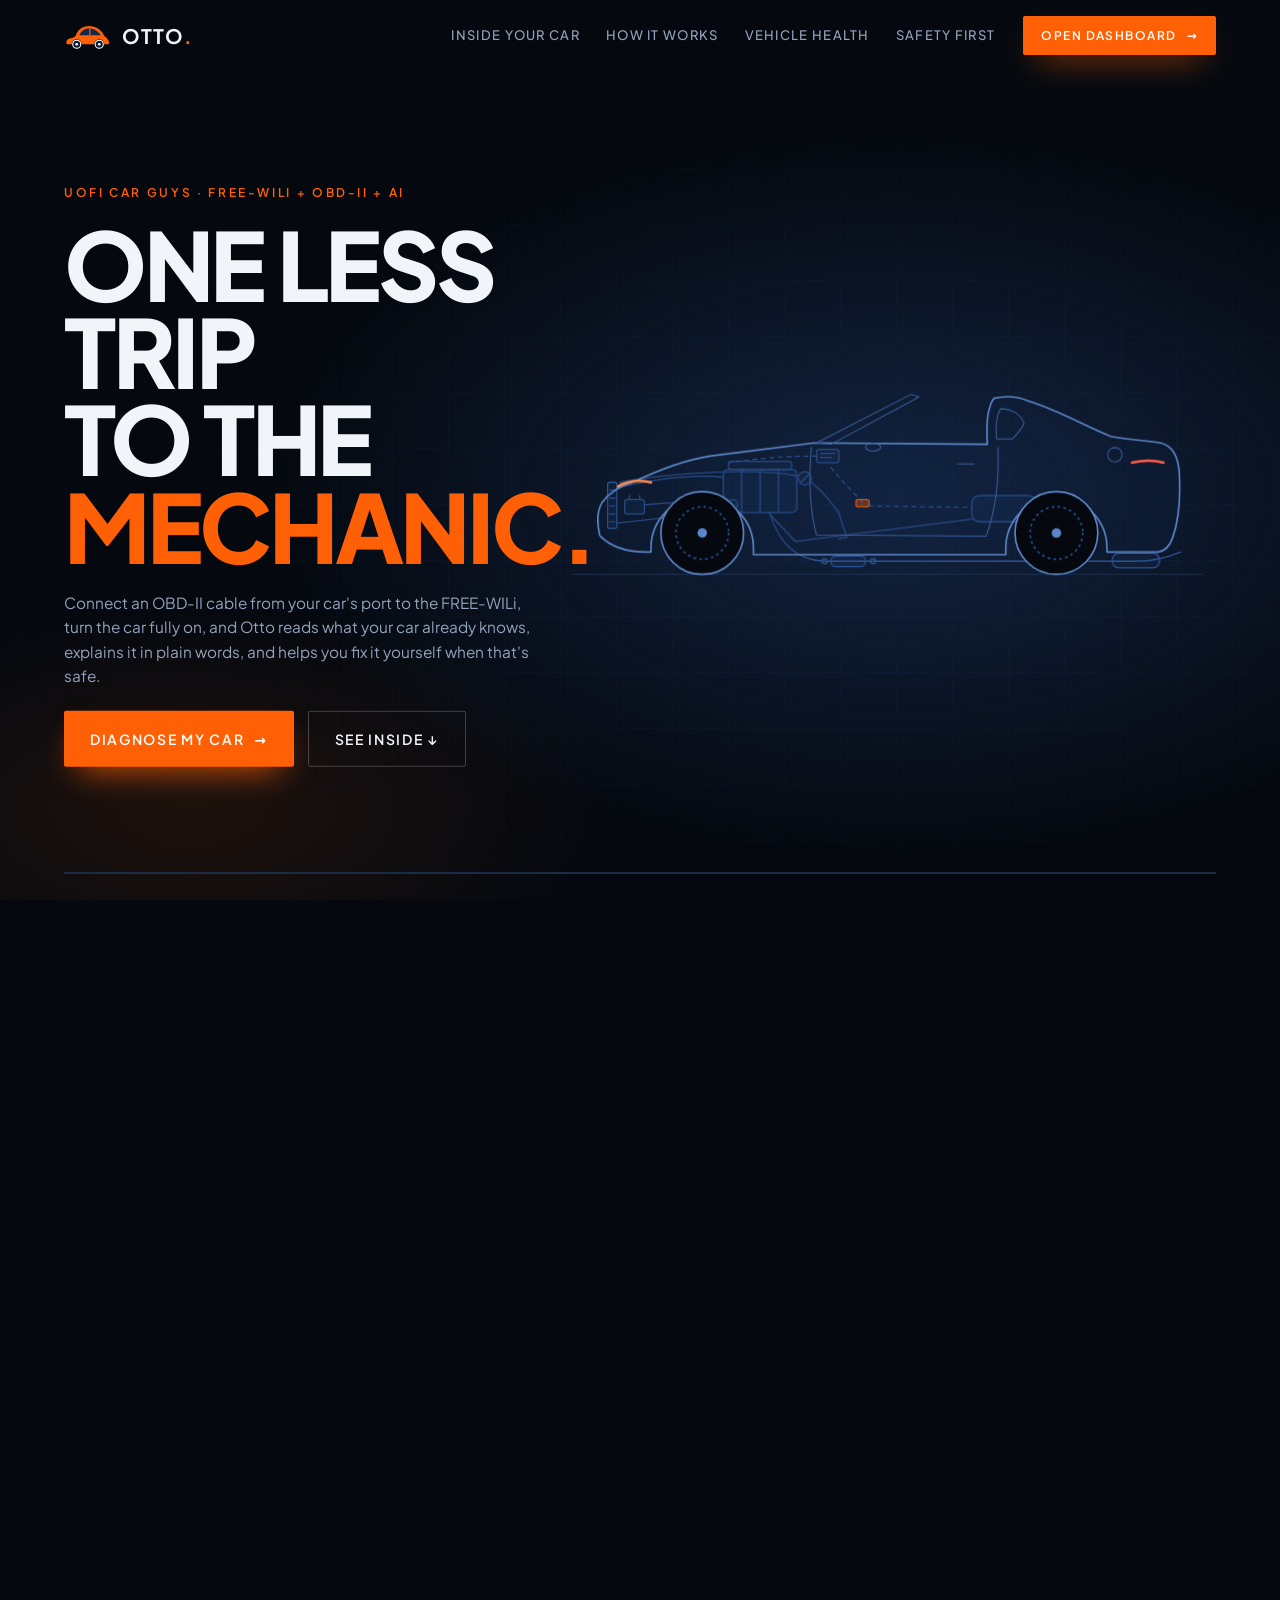
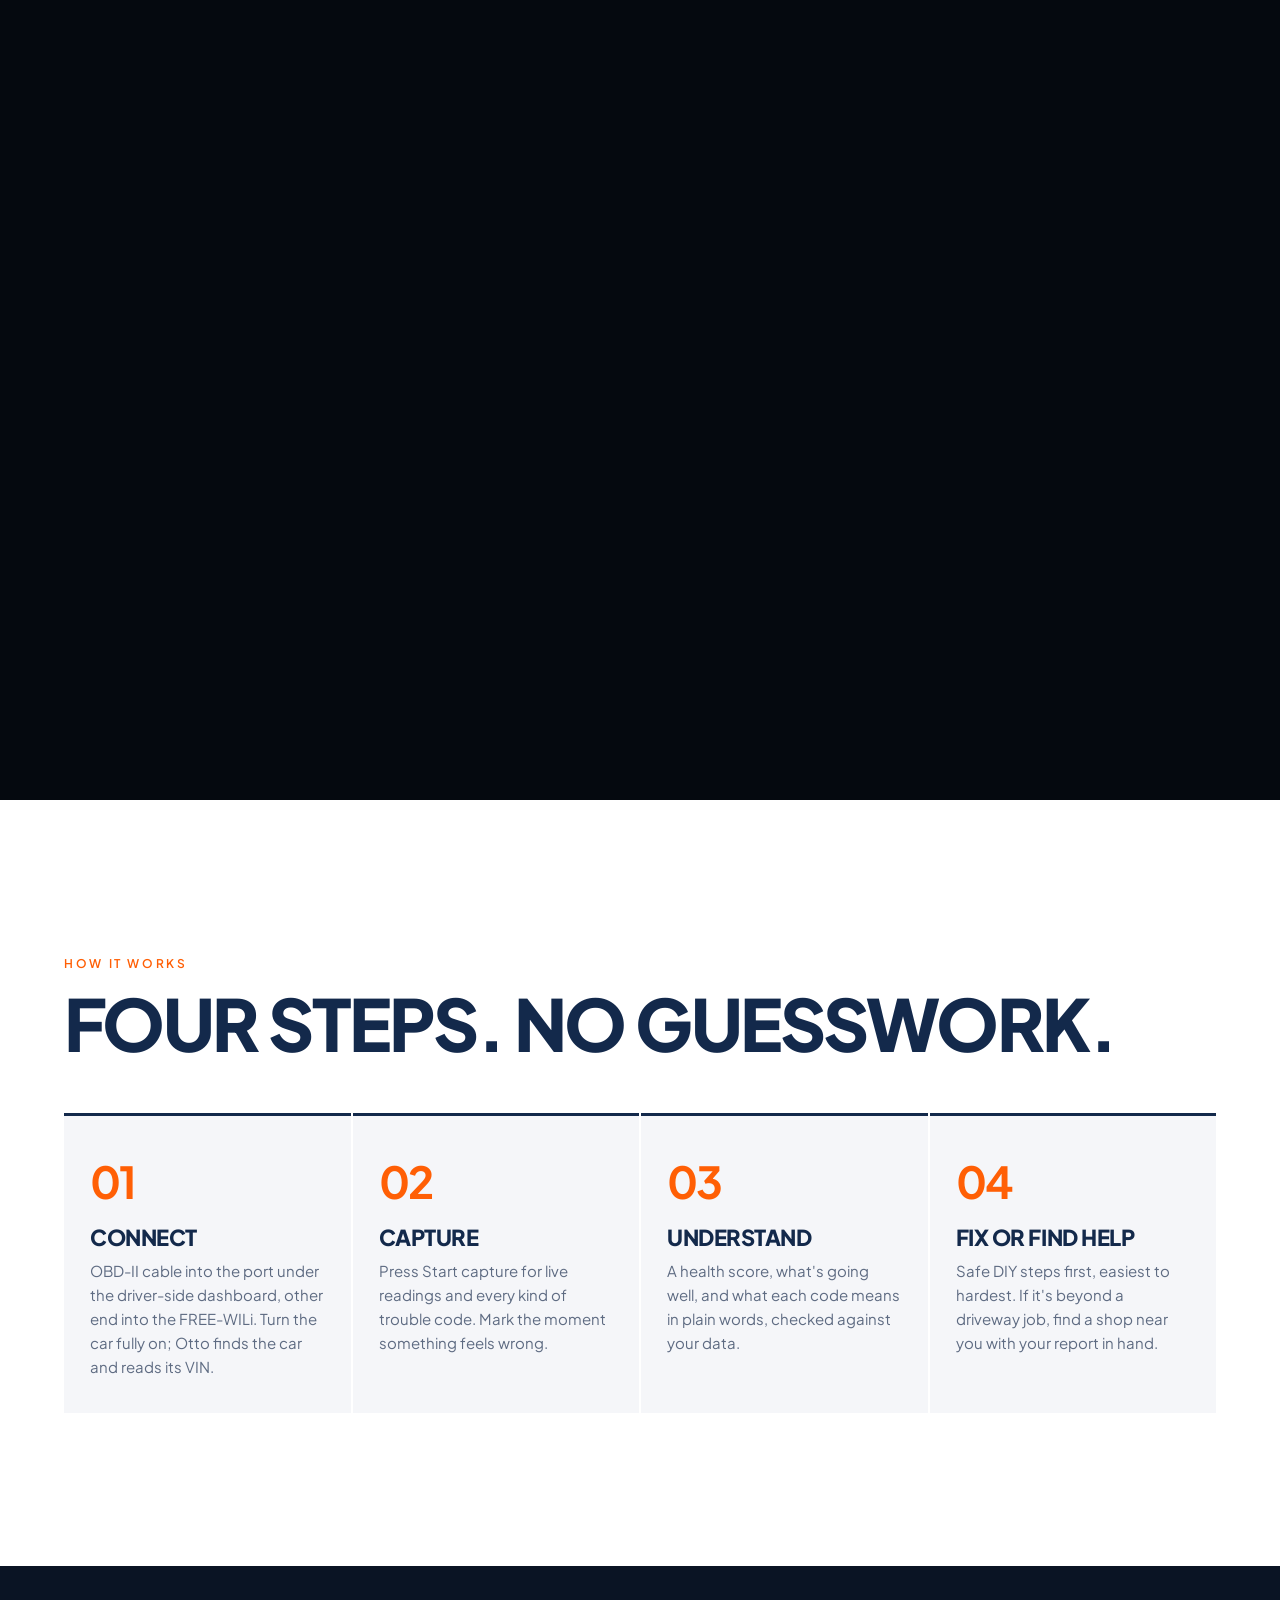
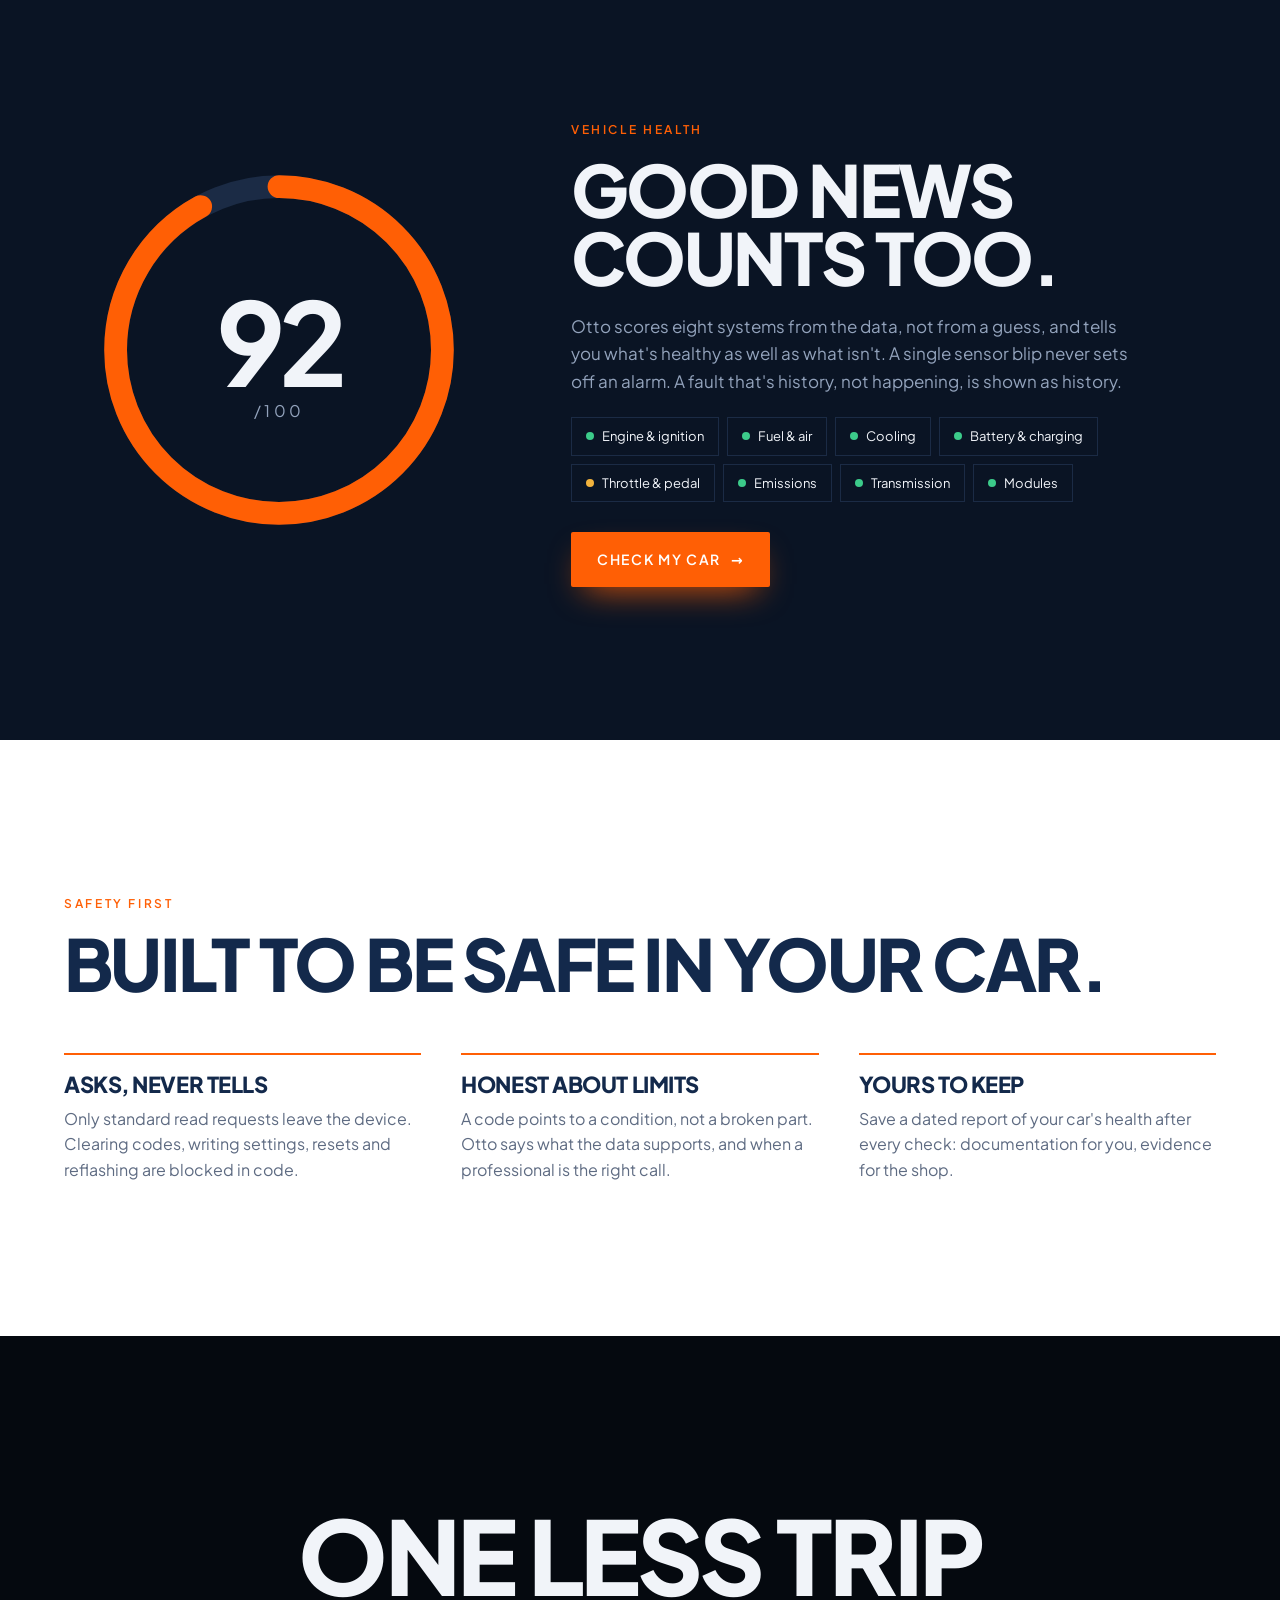
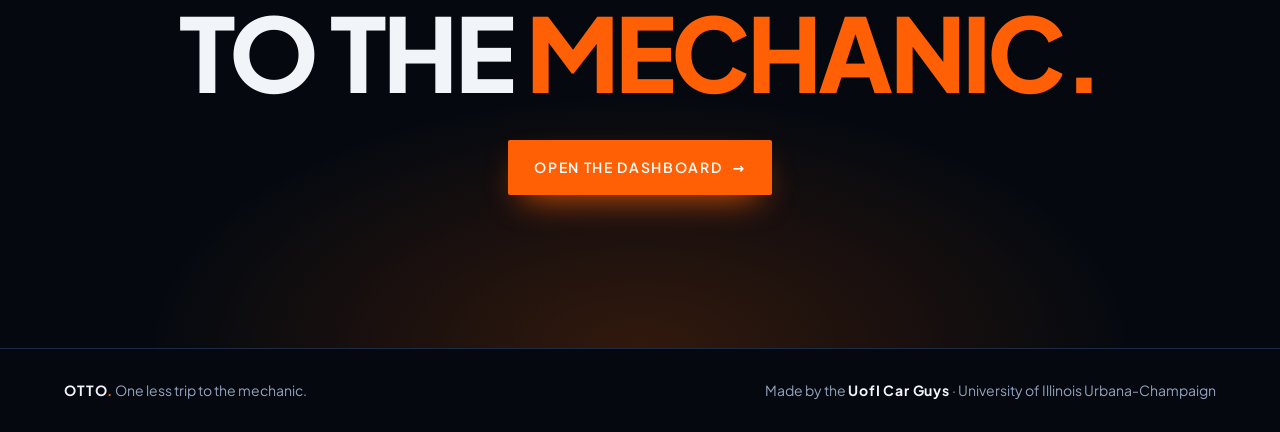
==== commit 9e324cb2: "Miata car, Beetle logo, plain-language readings, balanced theme - Landing car redrawn as an MX-5 Mia" ====
--- a/website/web/index.html
+++ b/website/web/index.html
@@ -6,20 +6,20 @@
 <title>Otto · One less trip to the mechanic</title>
 <meta name="description" content="Otto reads your car through the OBD-II port, explains it in plain words, and helps you fix it. Made by the UofI Car Guys.">
 <link rel="stylesheet" href="landing.css">
-<link rel="icon" href="data:image/svg+xml,<svg xmlns='http://www.w3.org/2000/svg' viewBox='0 0 32 32'><circle cx='16' cy='16' r='11' fill='none' stroke='%2313294B' stroke-width='6'/><path d='M16 5a11 11 0 0 1 11 11' fill='none' stroke='%23FF5F05' stroke-width='6'/></svg>">
+<link rel="icon" href="data:image/svg+xml,%3Csvg xmlns='http://www.w3.org/2000/svg' viewBox='0 0 64 40'%3E%3Cpath fill='#FF5F05' d='M3,29 C3,25.5 5,23.5 9,23 C11.5,22.6 13.5,21.6 15.5,19.5 C18.5,11 25,6.5 33,6.5 C43,6.5 50,12 54,20 C56.5,22 59,24.5 60,27.5 C60.5,29 60.2,30.5 59,31 L53.6,31 A6.6,6.6 0 0 0 40.4,31 L23.6,31 A6.6,6.6 0 0 0 10.4,31 L5,31 C3.8,31 3,30.2 3,29 Z'/%3E%3Cpath fill='#13294B' d='M20.5,19 C23,13 27.5,10 33,10 C40,10 45.5,13.5 49,19 Z'/%3E%3Ccircle cx='17' cy='31' r='5.4' fill='#13294B'/%3E%3Ccircle cx='47' cy='31' r='5.4' fill='#13294B'/%3E%3C/svg%3E">
 </head>
 <body>
 
 <nav class="nav" id="nav">
   <a class="logo" href="#top" aria-label="Otto home">
-    <svg viewBox="0 0 32 32" aria-hidden="true"><circle cx="16" cy="16" r="11" fill="none" stroke="#1E3A6B" stroke-width="6"/><path d="M16 5a11 11 0 0 1 11 11" fill="none" stroke="#FF5F05" stroke-width="6"/></svg>
+    <svg class="bug" viewBox="0 0 64 40" aria-hidden="true"><path fill="#FF5F05" d="M3,29 C3,25.5 5,23.5 9,23 C11.5,22.6 13.5,21.6 15.5,19.5 C18.5,11 25,6.5 33,6.5 C43,6.5 50,12 54,20 C56.5,22 59,24.5 60,27.5 C60.5,29 60.2,30.5 59,31 L53.6,31 A6.6,6.6 0 0 0 40.4,31 L23.6,31 A6.6,6.6 0 0 0 10.4,31 L5,31 C3.8,31 3,30.2 3,29 Z"/><path fill="#13294B" d="M20.5,19 C23,13 27.5,10 33,10 C40,10 45.5,13.5 49,19 Z"/><path stroke="#FF5F05" stroke-width="1.6" d="M34.5,10 V19"/><circle cx="17" cy="31" r="5.4" fill="#0B1A33" stroke="#fff" stroke-width="1.4"/><circle cx="17" cy="31" r="1.8" fill="#fff"/><circle cx="47" cy="31" r="5.4" fill="#0B1A33" stroke="#fff" stroke-width="1.4"/><circle cx="47" cy="31" r="1.8" fill="#fff"/></svg>
     <span>OTTO<i>.</i></span>
   </a>
   <div class="links">
     <a href="#tour">Inside your car</a>
     <a href="#how">How it works</a>
     <a href="#health">Vehicle health</a>
-    <a href="#safe">Read-only</a>
+    <a href="#safe">Safety first</a>
   </div>
   <a class="cta small" href="/dashboard">Open dashboard</a>
 </nav>
@@ -34,7 +34,7 @@
         <div class="step hero on" data-step="0">
           <div class="kicker">UofI Car Guys · FREE-WILi + OBD-II + AI</div>
           <h1>One less trip<br>to the <em>mechanic.</em></h1>
-          <p>Plug Otto into the port under your steering wheel. It reads what your car already knows, explains it in plain words, and helps you fix it yourself when that's safe.</p>
+          <p>Connect an OBD-II cable from your car's port to the FREE-WILi, turn the car fully on, and Otto reads what your car already knows, explains it in plain words, and helps you fix it yourself when that's safe.</p>
           <div class="actions">
             <a class="cta" href="/dashboard">Diagnose my car</a>
             <a class="ghost" href="#tour" id="seeInside">See inside ↓</a>
@@ -43,7 +43,7 @@
         <div class="step" data-step="1" id="tour-start">
           <div class="num">01 · The brain</div>
           <h2>It starts at the OBD-II port.</h2>
-          <p>It's under the steering wheel on every car sold in the US since 1996. Otto talks to the engine computer over CAN (standard since 2008), asking only read-only questions. It can't change a thing.</p>
+          <p>Every car sold in the US since 1996 has one, under the dashboard on the driver's side near the pedals. An OBD-II cable runs from it to the FREE-WILi, and Otto talks to the car's computers over CAN (standard since 2008), asking only read-only questions.</p>
           <ul class="reads"><li>VIN &amp; vehicle</li><li>Supported sensors</li><li>Trouble codes, 4 ways</li></ul>
         </div>
         <div class="step" data-step="2">
@@ -72,8 +72,8 @@
         </div>
         <div class="step" data-step="6">
           <div class="num">06 · Throttle &amp; pedal</div>
-          <h2>The EPC light, explained.</h2>
-          <p>Your pedal and the throttle are linked by wire, not cable. Otto compares what you asked for with what the throttle did, and reads the engine computer's own fault memory.</p>
+          <h2>What you asked for vs. what you got.</h2>
+          <p>In most modern cars the gas pedal talks to the throttle electronically. Otto compares what you asked for with what the throttle did: the first place to look when a car suddenly loses power or shows a throttle warning.</p>
           <ul class="reads"><li>Gas pedal</li><li>Throttle commanded</li><li>Throttle actual</li></ul>
         </div>
         <div class="step" data-step="7">
@@ -93,63 +93,65 @@
             <linearGradient id="beam" x1="0" x2="1">
               <stop offset="0" stop-color="#FF5F05" stop-opacity="0"/><stop offset=".5" stop-color="#FF5F05" stop-opacity=".55"/><stop offset="1" stop-color="#FF5F05" stop-opacity="0"/>
             </linearGradient>
-            <clipPath id="bodyClip"><path d="M70,295 C62,280 62,262 72,250 L95,236 C150,224 250,214 340,206 C390,180 430,150 470,138 C540,118 640,116 700,124 C760,132 820,160 860,196 L905,210 C930,216 940,236 938,258 L936,292 C934,300 926,304 916,304 L822,304 A52,52 0 0 0 718,304 L282,304 A52,52 0 0 0 178,304 L110,304 C90,304 74,302 70,295 Z"/></clipPath>
+            <clipPath id="bodyClip"><path d="M62,287 C58,268 58,248 66,236 C76,222 92,212 112,206 C150,188 190,172 230,166 C290,158 340,152 388,146 L652,148 C650,120 652,92 662,78 C680,74 700,76 714,82 C760,96 800,120 840,136 C870,142 896,142 916,146 C932,150 942,166 944,190 C946,226 944,262 934,290 C930,302 924,310 912,312 L834,312 L834,306 A77,77 0 0 0 680,306 L680,316 L296,316 L296,306 A77,77 0 0 0 140,306 L140,312 C110,313 80,306 62,287 Z"/></clipPath>
           </defs>
 
-          <line class="ground" x1="20" y1="352" x2="980" y2="352"/>
+          <line class="ground" x1="20" y1="346" x2="980" y2="346"/>
 
           <!-- internal systems (x-ray) -->
           <g class="sys" data-sys="emissions">
-            <path class="pipe" d="M250,292 C268,306 300,312 340,312 L860,312 C890,312 912,306 940,300"/>
-            <rect x="360" y="302" width="56" height="20" rx="8"/>
-            <rect x="812" y="300" width="74" height="24" rx="10"/>
-            <circle cx="346" cy="312" r="4"/><circle cx="430" cy="312" r="4"/>
+            <path class="pipe" d="M320,252 C336,300 360,324 404,326 L880,326 C904,326 926,320 946,312"/>
+            <rect x="414" y="318" width="52" height="16" rx="7"/>
+            <rect x="842" y="314" width="72" height="22" rx="10"/>
+            <circle cx="404" cy="326" r="4"/><circle cx="478" cy="326" r="4"/>
           </g>
           <g class="sys" data-sys="fuel_air">
-            <path d="M108,234 C160,220 260,220 296,240"/>
-            <rect x="600" y="258" width="128" height="38" rx="12"/>
-            <path class="line" d="M600,288 L330,296 L292,286"/>
+            <path d="M92,206 C180,190 300,184 362,196"/>
+            <rect x="628" y="226" width="98" height="40" rx="12"/>
+            <path class="line" d="M628,262 L360,296 L322,256"/>
           </g>
           <g class="sys" data-sys="cooling">
-            <rect x="80" y="240" width="18" height="56" rx="3"/>
-            <path d="M84,250 H94 M84,260 H94 M84,270 H94 M84,280 H94"/>
-            <path class="line" d="M98,248 C120,246 140,244 152,246 M98,288 C120,290 140,288 152,284"/>
+            <rect x="74" y="206" width="14" height="70" rx="3"/>
+            <path d="M77,218 H85 M77,230 H85 M77,242 H85 M77,254 H85 M77,266 H85"/>
+            <path class="line" d="M88,214 C150,200 210,194 250,198 M88,268 C150,262 220,252 250,244"/>
           </g>
           <g class="sys" data-sys="engine">
-            <rect x="152" y="232" width="134" height="62" rx="8"/>
-            <path d="M178,232 V294 M210,232 V294 M242,232 V294"/>
-            <rect x="162" y="222" width="114" height="12" rx="4"/>
+            <rect x="250" y="186" width="112" height="66" rx="8"/>
+            <path d="M278,186 V252 M306,186 V252 M334,186 V252"/>
+            <rect x="258" y="174" width="96" height="13" rx="4"/>
           </g>
           <g class="sys" data-sys="electrical">
-            <rect x="108" y="262" width="34" height="26" rx="4"/>
-            <path d="M116,262 V256 M134,262 V256"/>
-            <circle cx="170" cy="282" r="9"/>
-            <path class="line" d="M142,270 C150,266 158,272 162,278"/>
+            <rect x="100" y="232" width="30" height="22" rx="4"/>
+            <path d="M107,232 V226 M123,232 V226"/>
+            <circle cx="264" cy="240" r="8"/>
+            <path class="line" d="M130,240 C170,236 220,236 256,240"/>
           </g>
           <g class="sys" data-sys="throttle">
-            <circle cx="300" cy="248" r="11"/>
-            <path d="M292,256 L308,240"/>
-            <path d="M392,250 L404,292 L390,294"/>
-            <path class="line" d="M392,252 C370,238 340,236 312,244"/>
+            <circle cx="374" cy="200" r="10"/>
+            <path d="M367,207 L381,193"/>
+            <path d="M424,248 L438,290 L426,292"/>
+            <path class="line" d="M424,250 C410,230 394,214 384,206"/>
           </g>
           <g class="sys" data-sys="brain">
-            <rect x="344" y="206" width="38" height="22" rx="4"/>
-            <path d="M350,212 H376 M350,218 H370"/>
-            <path class="bus" d="M444,264 C420,252 392,236 382,222 M344,218 C300,214 240,212 170,222 M444,264 L620,262"/>
-            <rect class="port" x="434" y="258" width="22" height="12" rx="3"/>
-          </g>
-
-          <!-- body -->
-          <path class="body" pathLength="1" d="M70,295 C62,280 62,262 72,250 L95,236 C150,224 250,214 340,206 C390,180 430,150 470,138 C540,118 640,116 700,124 C760,132 820,160 860,196 L905,210 C930,216 940,236 938,258 L936,292 C934,300 926,304 916,304 L822,304 A52,52 0 0 0 718,304 L282,304 A52,52 0 0 0 178,304 L110,304 C90,304 74,302 70,295 Z"/>
-          <path class="trim" pathLength="1" d="M405,198 C430,172 455,154 478,146 C540,131 620,129 690,135 C735,141 772,162 798,192 Z"/>
-          <path class="trim" pathLength="1" d="M612,132 L606,196 M470,204 L472,296 M640,200 L642,296"/>
-          <path class="trim lamp" pathLength="1" d="M82,246 L112,238"/>
-          <path class="trim lamp rear" pathLength="1" d="M928,226 L936,250"/>
-          <g class="wheel"><circle cx="230" cy="304" r="44" pathLength="1"/><circle cx="230" cy="304" r="26"/><circle cx="230" cy="304" r="5" pathLength="1"/></g>
-          <g class="wheel"><circle cx="770" cy="304" r="44" pathLength="1"/><circle cx="770" cy="304" r="26"/><circle cx="770" cy="304" r="5" pathLength="1"/></g>
+            <rect x="392" y="156" width="34" height="20" rx="4"/>
+            <path d="M398,162 H420 M398,168 H414"/>
+            <path class="bus" d="M462,236 C440,214 420,192 410,178 M392,166 C340,166 300,170 258,176 M472,242 L630,244"/>
+            <rect class="port" x="452" y="232" width="20" height="11" rx="3"/>
+          </g>
+
+          <!-- body: Mazda MX-5 Miata RF, side profile -->
+          <path class="body" pathLength="1" d="M62,287 C58,268 58,248 66,236 C76,222 92,212 112,206 C150,188 190,172 230,166 C290,158 340,152 388,146 L652,148 C650,120 652,92 662,78 C680,74 700,76 714,82 C760,96 800,120 840,136 C870,142 896,142 916,146 C932,150 942,166 944,190 C946,226 944,262 934,290 C930,302 924,310 912,312 L834,312 L834,306 A77,77 0 0 0 680,306 L680,316 L296,316 L296,306 A77,77 0 0 0 140,306 L140,312 C110,313 80,306 62,287 Z"/>
+          <path class="trim" pathLength="1" d="M392,146 L536,72 L548,76 L414,148 Z"/>
+          <path class="trim" pathLength="1" d="M666,140 C664,120 666,104 672,94 C690,94 704,104 708,116 C704,126 696,134 690,140 Z"/>
+          <path class="trim" pathLength="1" d="M384,152 C380,200 382,250 392,286 L650,288 C664,250 670,200 668,152 M606,178 L632,178 M466,152 C470,145 486,145 490,152 C488,160 470,161 466,152 Z"/>
+          <circle class="trim" pathLength="1" cx="846" cy="164" r="11"/>
+          <path class="trim lamp" pathLength="1" d="M90,212 C104,204 122,202 140,206"/>
+          <path class="trim lamp rear" pathLength="1" d="M872,176 C890,172 906,172 920,176"/>
+          <g class="wheel"><circle cx="218" cy="283" r="63" pathLength="1"/><circle cx="218" cy="283" r="40"/><circle cx="218" cy="283" r="6" pathLength="1"/></g>
+          <g class="wheel"><circle cx="757" cy="283" r="63" pathLength="1"/><circle cx="757" cy="283" r="40"/><circle cx="757" cy="283" r="6" pathLength="1"/></g>
 
           <!-- scan beam, clipped to the body -->
-          <g clip-path="url(#bodyClip)"><rect class="beam" x="-160" y="100" width="160" height="220" fill="url(#beam)"/></g>
+          <g clip-path="url(#bodyClip)"><rect class="beam" x="-160" y="60" width="160" height="270" fill="url(#beam)"/></g>
         </svg>
 
         <!-- live / sample readouts that follow the active system -->
@@ -168,8 +170,8 @@
     <div class="kicker reveal">How it works</div>
     <h2 class="reveal">Four steps. No guesswork.</h2>
     <ol class="steps4">
-      <li class="reveal"><b>01</b><h3>Plug in</h3><p>FREE-WILi + Neptune into the OBD-II port, key on. Otto finds the car and reads its VIN.</p></li>
-      <li class="reveal"><b>02</b><h3>Capture</h3><p>Live readings and every kind of trouble code. Press the marker the moment something feels wrong.</p></li>
+      <li class="reveal"><b>01</b><h3>Connect</h3><p>OBD-II cable into the port under the driver-side dashboard, other end into the FREE-WILi. Turn the car fully on; Otto finds the car and reads its VIN.</p></li>
+      <li class="reveal"><b>02</b><h3>Capture</h3><p>Press Start capture for live readings and every kind of trouble code. Mark the moment something feels wrong.</p></li>
       <li class="reveal"><b>03</b><h3>Understand</h3><p>A health score, what's going well, and what each code means in plain words, checked against your data.</p></li>
       <li class="reveal"><b>04</b><h3>Fix or find help</h3><p>Safe DIY steps first, easiest to hardest. If it's beyond a driveway job, find a shop near you with your report in hand.</p></li>
     </ol>
@@ -186,15 +188,15 @@
       <p class="reveal">Otto scores eight systems from the data, not from a guess, and tells you what's healthy as well as what isn't. A single sensor blip never sets off an alarm. A fault that's history, not happening, is shown as history.</p>
       <ul class="sys-list reveal">
         <li class="ok">Engine &amp; ignition</li><li class="ok">Fuel &amp; air</li><li class="ok">Cooling</li><li class="ok">Battery &amp; charging</li>
-        <li class="watch">Throttle &amp; pedal (EPC)</li><li class="ok">Emissions</li><li class="ok">Transmission</li><li class="ok">Modules</li>
+        <li class="watch">Throttle &amp; pedal</li><li class="ok">Emissions</li><li class="ok">Transmission</li><li class="ok">Modules</li>
       </ul>
       <a class="cta reveal" href="/dashboard">Check my car</a>
     </div>
   </section>
 
   <section class="safe" id="safe">
-    <div class="kicker reveal">Read-only by design</div>
-    <h2 class="reveal">Safe to plug into your car.</h2>
+    <div class="kicker reveal">Safety first</div>
+    <h2 class="reveal">Built to be safe in your car.</h2>
     <div class="safe-grid">
       <div class="reveal"><h3>Asks, never tells</h3><p>Only standard read requests leave the device. Clearing codes, writing settings, resets and reflashing are blocked in code.</p></div>
       <div class="reveal"><h3>Honest about limits</h3><p>A code points to a condition, not a broken part. Otto says what the data supports, and when a professional is the right call.</p></div>
--- a/website/web/landing.css
+++ b/website/web/landing.css
@@ -1,8 +1,9 @@
-/* Otto landing page. Dark, bold, scroll-driven; Illinois colors. Fonts bundled: works offline. */
-@font-face{font-family:Poppins;font-weight:400;font-display:swap;src:url(fonts/poppins-400.woff2) format("woff2")}
-@font-face{font-family:Poppins;font-weight:500;font-display:swap;src:url(fonts/poppins-500.woff2) format("woff2")}
-@font-face{font-family:Poppins;font-weight:600;font-display:swap;src:url(fonts/poppins-600.woff2) format("woff2")}
-@font-face{font-family:Poppins;font-weight:700;font-display:swap;src:url(fonts/poppins-700.woff2) format("woff2")}
+/* Otto landing page. Bold and scroll-driven: dark Illini Blue for the car tour, white sections
+   for balance, Illini Orange accents. Fonts bundled: works offline. */
+@font-face{font-family:"Plus Jakarta Sans";font-weight:400 800;font-display:swap;src:url(fonts/jakarta-latin.woff2) format("woff2");
+  unicode-range:U+0000-00FF,U+0131,U+0152-0153,U+02BB-02BC,U+02C6,U+02DA,U+02DC,U+0304,U+0308,U+0329,U+2000-206F,U+20AC,U+2122,U+2191,U+2193,U+2212,U+2215,U+FEFF,U+FFFD}
+@font-face{font-family:"Plus Jakarta Sans";font-weight:400 800;font-display:swap;src:url(fonts/jakarta-latin-ext.woff2) format("woff2");
+  unicode-range:U+0100-02BA,U+02BD-02C5,U+02C7-02CC,U+02CE-02D7,U+02DD-02FF,U+1D00-1DBF,U+1E00-1E9F,U+1EF2-1EFF,U+2020,U+20A0-20AB,U+20AD-20C0,U+2113,U+2C60-2C7F,U+A720-A7FF}
 
 :root{
   color-scheme:dark;
@@ -11,14 +12,14 @@
   --bg:#05090F; --bg-2:#0A1424; --line:#1B2B45;
   --text:#F1F4F9; --muted:#93A3BC; --dim:#4E6284;
   --ok:#3CCB8A; --warn:#F2B33D; --bad:#FF5D4A;
-  --sans:Poppins,system-ui,-apple-system,"Segoe UI",Roboto,sans-serif;
+  --sans:"Plus Jakarta Sans",system-ui,-apple-system,"Segoe UI",Roboto,sans-serif;
   --pad:clamp(20px,5vw,72px);
 }
 *{box-sizing:border-box}
 html{scroll-behavior:smooth}
 body{margin:0;background:var(--bg);color:var(--text);font:16px/1.6 var(--sans);overflow-x:hidden}
 a{color:inherit}
-h1,h2,h3{margin:0;font-weight:700;letter-spacing:-.02em;line-height:1.02}
+h1,h2,h3{margin:0;font-weight:800;letter-spacing:-.02em;line-height:1.02}
 em{font-style:normal;color:var(--orange)}
 .kicker{font-size:12px;font-weight:600;letter-spacing:.22em;text-transform:uppercase;color:var(--orange)}
 
@@ -27,7 +28,7 @@
   transition:background .3s,backdrop-filter .3s,padding .3s}
 .nav.scrolled{background:rgba(5,9,15,.78);backdrop-filter:blur(14px);padding-block:10px;box-shadow:0 1px 0 var(--line)}
 .logo{display:flex;align-items:center;gap:10px;text-decoration:none;font-weight:700;font-size:20px;letter-spacing:.08em}
-.logo svg{width:30px;height:30px}
+.logo svg{width:48px;height:30px}
 .logo i,.footer i{font-style:normal;color:var(--orange)}
 .links{display:flex;gap:26px;margin-left:auto}
 .links a{text-decoration:none;font-size:13px;font-weight:500;letter-spacing:.1em;text-transform:uppercase;color:var(--muted);transition:color .2s}
@@ -180,3 +181,12 @@
   .car .sys{opacity:1}
   .reveal{opacity:1;transform:none}
 }
+
+/* ---------- white sections for balance ---------- */
+.how,.safe{background:#fff;color:#13294B}
+.how h2,.safe h2{color:#13294B}
+.steps4 li{background:#F5F6F9;border-top-color:#13294B}
+.steps4 li:hover{background:#EEF1F6}
+.steps4 h3{color:#13294B}
+.steps4 p,.safe-grid p{color:#5E6B82}
+.safe-grid h3{color:#13294B}
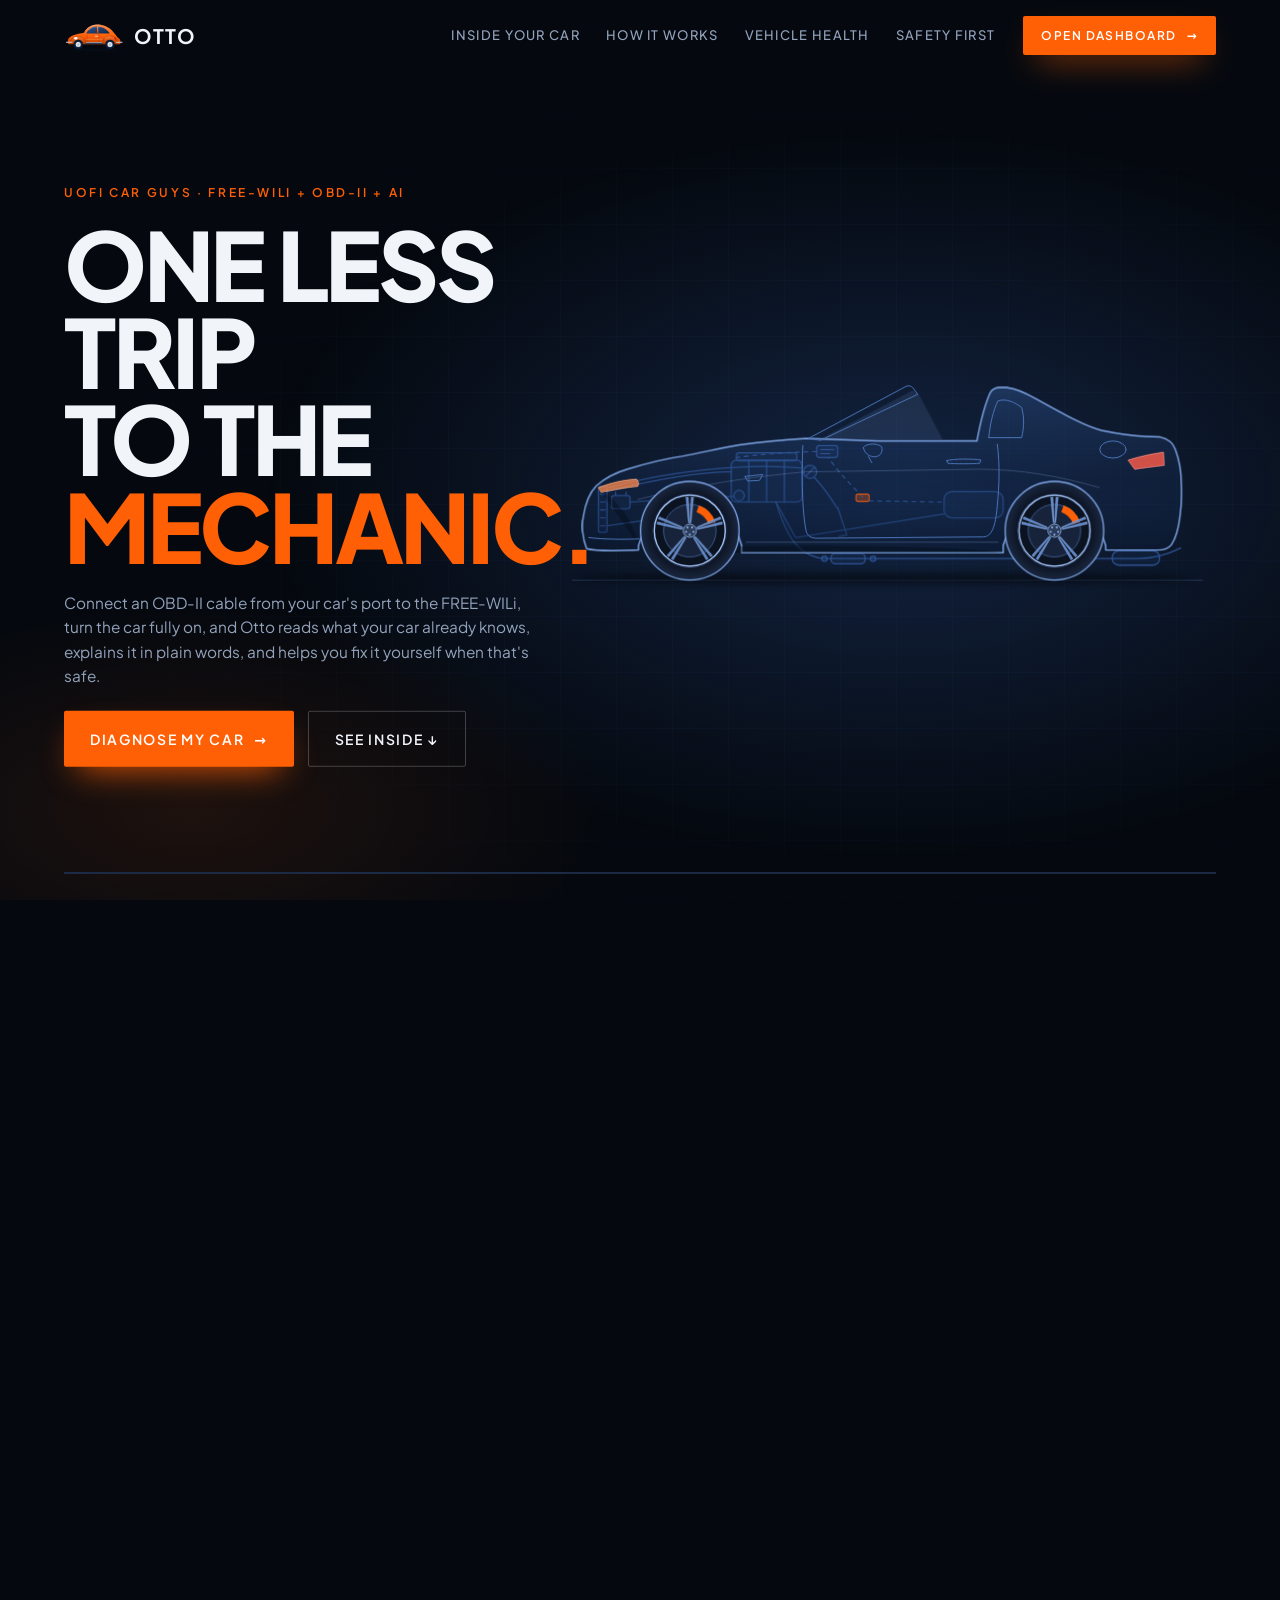
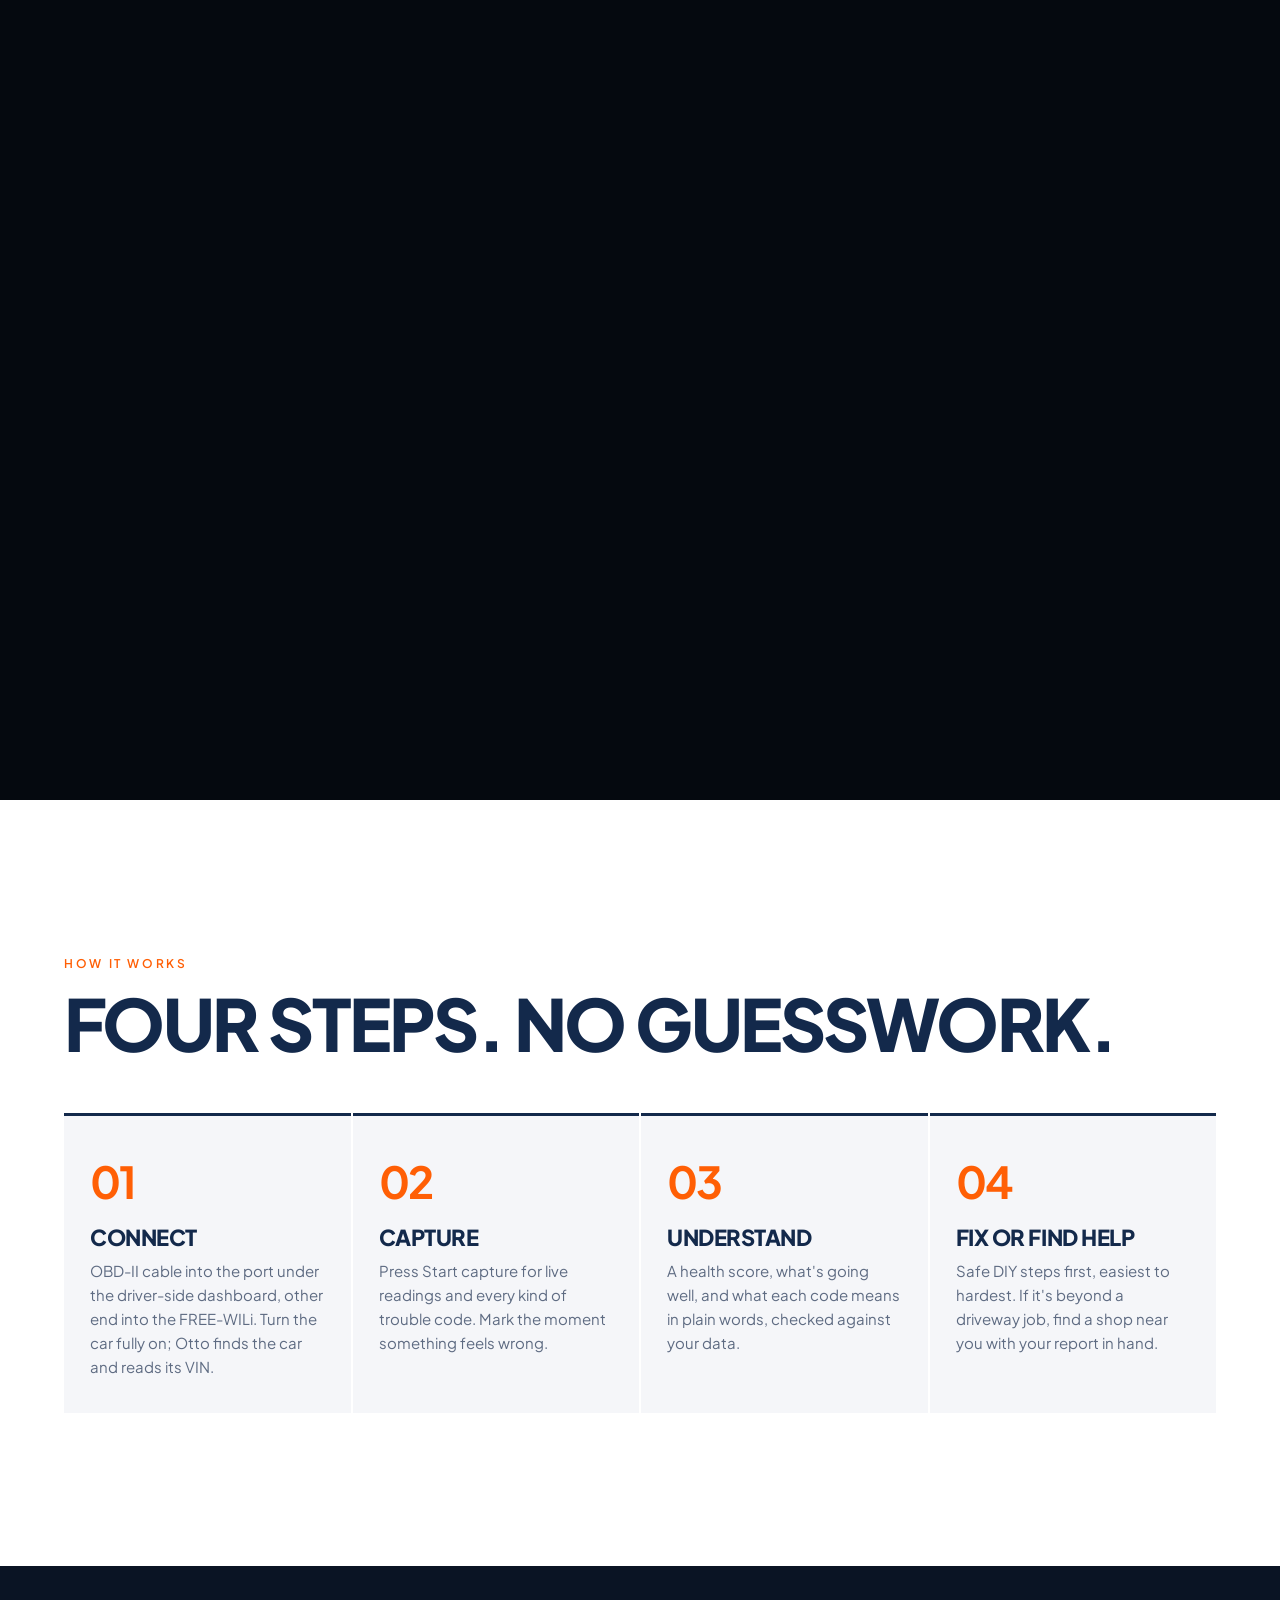
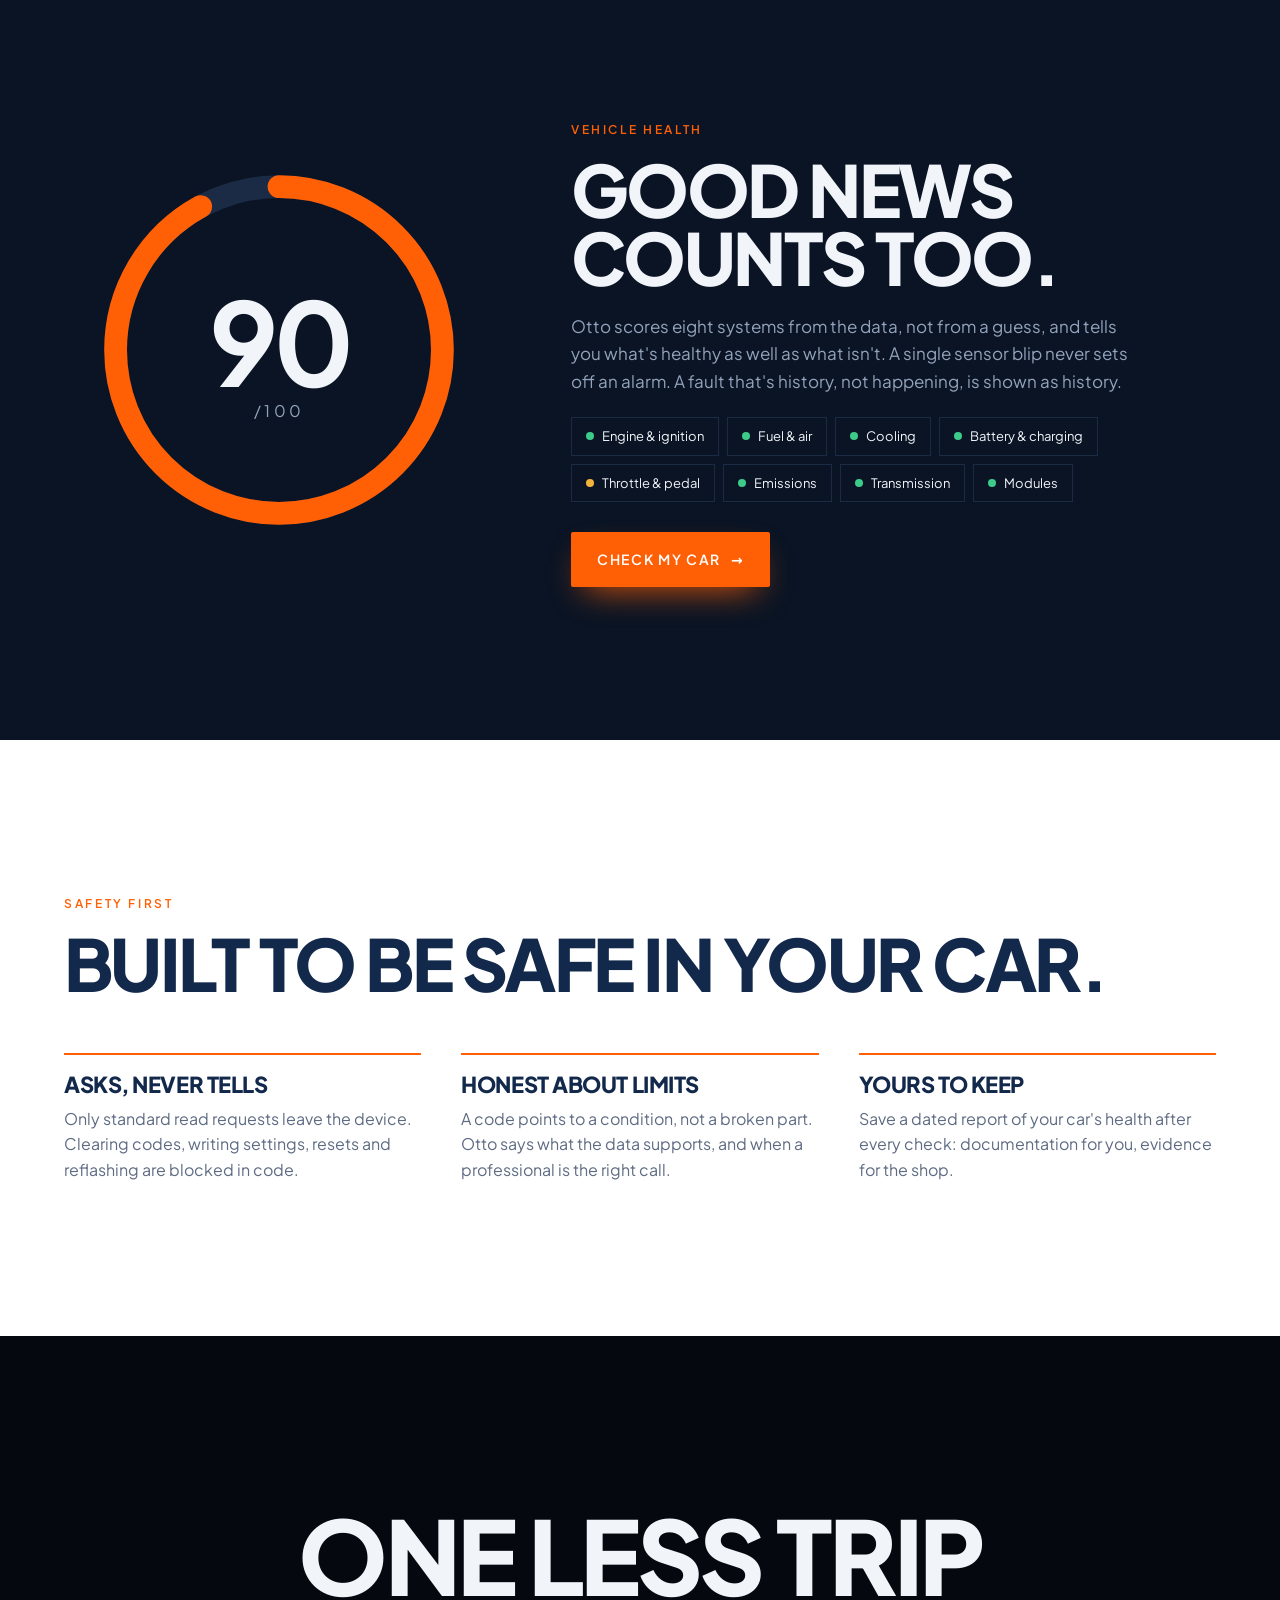
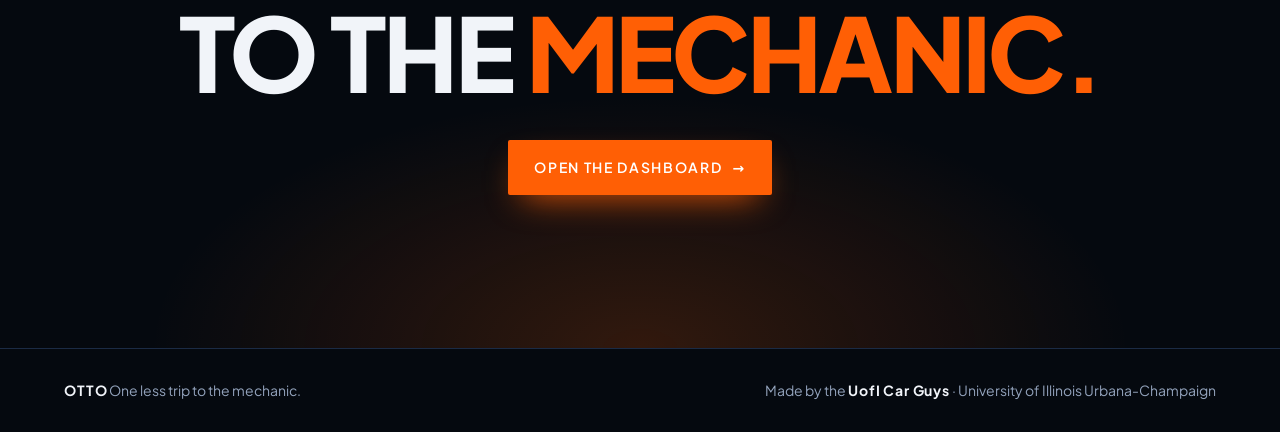
==== commit 91950e18: "FREE-WILi screen/LEDs/buttons, deeper diagnostics, realistic simulator - FREE-WILi stays linked whil" ====
--- a/website/web/index.html
+++ b/website/web/index.html
@@ -6,14 +6,14 @@
 <title>Otto · One less trip to the mechanic</title>
 <meta name="description" content="Otto reads your car through the OBD-II port, explains it in plain words, and helps you fix it. Made by the UofI Car Guys.">
 <link rel="stylesheet" href="landing.css">
-<link rel="icon" href="data:image/svg+xml,%3Csvg xmlns='http://www.w3.org/2000/svg' viewBox='0 0 64 40'%3E%3Cpath fill='#FF5F05' d='M3,29 C3,25.5 5,23.5 9,23 C11.5,22.6 13.5,21.6 15.5,19.5 C18.5,11 25,6.5 33,6.5 C43,6.5 50,12 54,20 C56.5,22 59,24.5 60,27.5 C60.5,29 60.2,30.5 59,31 L53.6,31 A6.6,6.6 0 0 0 40.4,31 L23.6,31 A6.6,6.6 0 0 0 10.4,31 L5,31 C3.8,31 3,30.2 3,29 Z'/%3E%3Cpath fill='#13294B' d='M20.5,19 C23,13 27.5,10 33,10 C40,10 45.5,13.5 49,19 Z'/%3E%3Ccircle cx='17' cy='31' r='5.4' fill='#13294B'/%3E%3Ccircle cx='47' cy='31' r='5.4' fill='#13294B'/%3E%3C/svg%3E">
+<link rel="icon" href="data:image/svg+xml,%3Csvg xmlns='http://www.w3.org/2000/svg' viewBox='0 0 120 64' aria-hidden='true'%3E%3Cdefs%3E%3ClinearGradient id='bpf' x1='0' y1='0' x2='0' y2='1'%3E%3Cstop offset='0' stop-color='#FF8A47'/%3E%3Cstop offset='.6' stop-color='#FF5F05'/%3E%3Cstop offset='1' stop-color='#C94400'/%3E%3C/linearGradient%3E%3ClinearGradient id='bff' x1='0' y1='0' x2='0' y2='1'%3E%3Cstop offset='0' stop-color='#FF7428'/%3E%3Cstop offset='1' stop-color='#B83E00'/%3E%3C/linearGradient%3E%3ClinearGradient id='bwf' x1='0' y1='0' x2='1' y2='1'%3E%3Cstop offset='0' stop-color='#2D5394'/%3E%3Cstop offset='1' stop-color='#13294B'/%3E%3C/linearGradient%3E%3C/defs%3E%3Cellipse cx='60' cy='59.5' rx='52' ry='2.6' fill='#0B1A33' opacity='.22'/%3E%3Cpath fill='url(#bpf)' d='M8,46 C7,41 8,37.5 11,35.2 C15,31.6 22,29.2 29,27.6 C33,26.7 37,25.9 40,25.3 C45,16 54,9.5 65,9 C78,8.5 89,13.5 97,22 C101,26.5 104,31 107,34.5 C111,36.5 113,40 113,44 L113,46.5 C113,47.6 112.2,48.3 111,48.3 L9.5,48.3 C8.6,48.3 8,47.4 8,46 Z'/%3E%3Cpath fill='url(#bwf)' d='M44.5,27 C48.5,18.5 55.5,13.2 64.5,12.8 C75,12.4 84,16.6 90.5,24.8 C91.2,25.8 90.6,27 89.4,27 Z'/%3E%3Cpath d='M67,13 L67.6,27' stroke='url(#bpf)' stroke-width='2.4'/%3E%3Cpath d='M50,20 C56,14.5 64,13.6 72,14.6' fill='none' stroke='#fff' stroke-opacity='.35' stroke-width='1.1' stroke-linecap='round'/%3E%3Cpath d='M42,22 C50,12 60,9.6 70,10.4' fill='none' stroke='#fff' stroke-opacity='.45' stroke-width='1.2' stroke-linecap='round'/%3E%3Cpath d='M46,29 L46,45 M70,28.5 L71,45' stroke='#B83E00' stroke-width='.9' fill='none'/%3E%3Cpath d='M63,32.6 h4.6' stroke='#E6EBF2' stroke-width='1.4' stroke-linecap='round'/%3E%3Crect x='42' y='45' width='36.4' height='3.2' rx='1.2' fill='#2B3C5C'/%3E%3Crect x='42' y='45' width='36.4' height='1' rx='.5' fill='#CBD3DE'/%3E%3Cpath fill='url(#bff)' stroke='#9E3300' stroke-width='.9' d='M13.5,47 C12.6,38.8 18.8,32.6 28,32.6 C37.4,32.6 43.8,38.8 43.2,47 Z'/%3E%3Cpath fill='url(#bff)' stroke='#9E3300' stroke-width='.9' d='M77.2,47 C76.6,37.8 83.4,32 92,32 C101,32 107.4,37.8 106.8,47 Z'/%3E%3Cpath d='M18,37 C21,34.8 25,34 29,34.2' fill='none' stroke='#fff' stroke-opacity='.35' stroke-width='1' stroke-linecap='round'/%3E%3Cpath d='M82,36.4 C85,34 89,33.2 93,33.4' fill='none' stroke='#fff' stroke-opacity='.35' stroke-width='1' stroke-linecap='round'/%3E%3Cpath d='M44,38.6 L77,38.6' stroke='#FFD2B3' stroke-opacity='.7' stroke-width='.8'/%3E%3Cellipse cx='23.5' cy='36.6' rx='3.4' ry='2.7' fill='#F4F7FB'/%3E%3Cellipse cx='23.2' cy='36.3' rx='1.6' ry='1.2' fill='#fff'/%3E%3Cpath d='M101,35.4 c1.6,-0.6 3,0.2 3.4,1.8 l-0.4,2.4 c-1.4,0.2 -2.6,-0.6 -3,-2 Z' fill='#C8102E'/%3E%3Cpath d='M5,44.6 h11' stroke='#CBD3DE' stroke-width='2.2' stroke-linecap='round'/%3E%3Cpath d='M105,44.6 h11' stroke='#CBD3DE' stroke-width='2.2' stroke-linecap='round'/%3E%3Ccircle cx='28.5' cy='49' r='9.6' fill='#0B1A33'/%3E%3Ccircle cx='28.5' cy='49' r='6.6' fill='#1E2E4A'/%3E%3Ccircle cx='28.5' cy='49' r='5' fill='#DDE3EC'/%3E%3Ccircle cx='28.5' cy='49' r='2' fill='#AEB8C6'/%3E%3Cpath d='M25.3,46.4 a5,5 0 0 1 4,-1.6' stroke='#fff' stroke-width='.9' fill='none' stroke-linecap='round'/%3E%3Ccircle cx='92' cy='49' r='9.6' fill='#0B1A33'/%3E%3Ccircle cx='92' cy='49' r='6.6' fill='#1E2E4A'/%3E%3Ccircle cx='92' cy='49' r='5' fill='#DDE3EC'/%3E%3Ccircle cx='92' cy='49' r='2' fill='#AEB8C6'/%3E%3Cpath d='M88.8,46.4 a5,5 0 0 1 4,-1.6' stroke='#fff' stroke-width='.9' fill='none' stroke-linecap='round'/%3E%3C/svg%3E">
 </head>
 <body>
 
 <nav class="nav" id="nav">
   <a class="logo" href="#top" aria-label="Otto home">
-    <svg class="bug" viewBox="0 0 64 40" aria-hidden="true"><path fill="#FF5F05" d="M3,29 C3,25.5 5,23.5 9,23 C11.5,22.6 13.5,21.6 15.5,19.5 C18.5,11 25,6.5 33,6.5 C43,6.5 50,12 54,20 C56.5,22 59,24.5 60,27.5 C60.5,29 60.2,30.5 59,31 L53.6,31 A6.6,6.6 0 0 0 40.4,31 L23.6,31 A6.6,6.6 0 0 0 10.4,31 L5,31 C3.8,31 3,30.2 3,29 Z"/><path fill="#13294B" d="M20.5,19 C23,13 27.5,10 33,10 C40,10 45.5,13.5 49,19 Z"/><path stroke="#FF5F05" stroke-width="1.6" d="M34.5,10 V19"/><circle cx="17" cy="31" r="5.4" fill="#0B1A33" stroke="#fff" stroke-width="1.4"/><circle cx="17" cy="31" r="1.8" fill="#fff"/><circle cx="47" cy="31" r="5.4" fill="#0B1A33" stroke="#fff" stroke-width="1.4"/><circle cx="47" cy="31" r="1.8" fill="#fff"/></svg>
-    <span>OTTO<i>.</i></span>
+    <svg class="bug" viewBox="0 0 120 64" aria-hidden="true"><defs><linearGradient id="bpbug" x1="0" y1="0" x2="0" y2="1"><stop offset="0" stop-color="#FF8A47"/><stop offset=".6" stop-color="#FF5F05"/><stop offset="1" stop-color="#C94400"/></linearGradient><linearGradient id="bfbug" x1="0" y1="0" x2="0" y2="1"><stop offset="0" stop-color="#FF7428"/><stop offset="1" stop-color="#B83E00"/></linearGradient><linearGradient id="bwbug" x1="0" y1="0" x2="1" y2="1"><stop offset="0" stop-color="#2D5394"/><stop offset="1" stop-color="#13294B"/></linearGradient></defs><ellipse cx="60" cy="59.5" rx="52" ry="2.6" fill="#0B1A33" opacity=".22"/><path fill="url(#bpbug)" d="M8,46 C7,41 8,37.5 11,35.2 C15,31.6 22,29.2 29,27.6 C33,26.7 37,25.9 40,25.3 C45,16 54,9.5 65,9 C78,8.5 89,13.5 97,22 C101,26.5 104,31 107,34.5 C111,36.5 113,40 113,44 L113,46.5 C113,47.6 112.2,48.3 111,48.3 L9.5,48.3 C8.6,48.3 8,47.4 8,46 Z"/><path fill="url(#bwbug)" d="M44.5,27 C48.5,18.5 55.5,13.2 64.5,12.8 C75,12.4 84,16.6 90.5,24.8 C91.2,25.8 90.6,27 89.4,27 Z"/><path d="M67,13 L67.6,27" stroke="url(#bpbug)" stroke-width="2.4"/><path d="M50,20 C56,14.5 64,13.6 72,14.6" fill="none" stroke="#fff" stroke-opacity=".35" stroke-width="1.1" stroke-linecap="round"/><path d="M42,22 C50,12 60,9.6 70,10.4" fill="none" stroke="#fff" stroke-opacity=".45" stroke-width="1.2" stroke-linecap="round"/><path d="M46,29 L46,45 M70,28.5 L71,45" stroke="#B83E00" stroke-width=".9" fill="none"/><path d="M63,32.6 h4.6" stroke="#E6EBF2" stroke-width="1.4" stroke-linecap="round"/><rect x="42" y="45" width="36.4" height="3.2" rx="1.2" fill="#2B3C5C"/><rect x="42" y="45" width="36.4" height="1" rx=".5" fill="#CBD3DE"/><path fill="url(#bfbug)" stroke="#9E3300" stroke-width=".9" d="M13.5,47 C12.6,38.8 18.8,32.6 28,32.6 C37.4,32.6 43.8,38.8 43.2,47 Z"/><path fill="url(#bfbug)" stroke="#9E3300" stroke-width=".9" d="M77.2,47 C76.6,37.8 83.4,32 92,32 C101,32 107.4,37.8 106.8,47 Z"/><path d="M18,37 C21,34.8 25,34 29,34.2" fill="none" stroke="#fff" stroke-opacity=".35" stroke-width="1" stroke-linecap="round"/><path d="M82,36.4 C85,34 89,33.2 93,33.4" fill="none" stroke="#fff" stroke-opacity=".35" stroke-width="1" stroke-linecap="round"/><path d="M44,38.6 L77,38.6" stroke="#FFD2B3" stroke-opacity=".7" stroke-width=".8"/><ellipse cx="23.5" cy="36.6" rx="3.4" ry="2.7" fill="#F4F7FB"/><ellipse cx="23.2" cy="36.3" rx="1.6" ry="1.2" fill="#fff"/><path d="M101,35.4 c1.6,-0.6 3,0.2 3.4,1.8 l-0.4,2.4 c-1.4,0.2 -2.6,-0.6 -3,-2 Z" fill="#C8102E"/><path d="M5,44.6 h11" stroke="#CBD3DE" stroke-width="2.2" stroke-linecap="round"/><path d="M105,44.6 h11" stroke="#CBD3DE" stroke-width="2.2" stroke-linecap="round"/><circle cx="28.5" cy="49" r="9.6" fill="#0B1A33"/><circle cx="28.5" cy="49" r="6.6" fill="#1E2E4A"/><circle cx="28.5" cy="49" r="5" fill="#DDE3EC"/><circle cx="28.5" cy="49" r="2" fill="#AEB8C6"/><path d="M25.3,46.4 a5,5 0 0 1 4,-1.6" stroke="#fff" stroke-width=".9" fill="none" stroke-linecap="round"/><circle cx="92" cy="49" r="9.6" fill="#0B1A33"/><circle cx="92" cy="49" r="6.6" fill="#1E2E4A"/><circle cx="92" cy="49" r="5" fill="#DDE3EC"/><circle cx="92" cy="49" r="2" fill="#AEB8C6"/><path d="M88.8,46.4 a5,5 0 0 1 4,-1.6" stroke="#fff" stroke-width=".9" fill="none" stroke-linecap="round"/></svg>
+    <span>OTTO</span>
   </a>
   <div class="links">
     <a href="#tour">Inside your car</a>
@@ -93,65 +93,80 @@
             <linearGradient id="beam" x1="0" x2="1">
               <stop offset="0" stop-color="#FF5F05" stop-opacity="0"/><stop offset=".5" stop-color="#FF5F05" stop-opacity=".55"/><stop offset="1" stop-color="#FF5F05" stop-opacity="0"/>
             </linearGradient>
-            <clipPath id="bodyClip"><path d="M62,287 C58,268 58,248 66,236 C76,222 92,212 112,206 C150,188 190,172 230,166 C290,158 340,152 388,146 L652,148 C650,120 652,92 662,78 C680,74 700,76 714,82 C760,96 800,120 840,136 C870,142 896,142 916,146 C932,150 942,166 944,190 C946,226 944,262 934,290 C930,302 924,310 912,312 L834,312 L834,306 A77,77 0 0 0 680,306 L680,316 L296,316 L296,306 A77,77 0 0 0 140,306 L140,312 C110,313 80,306 62,287 Z"/></clipPath>
+            <linearGradient id="bodyShade" x1="0" y1="0" x2="0" y2="1">
+              <stop offset="0" stop-color="#3D6BB3" stop-opacity=".34"/><stop offset=".55" stop-color="#1E3A6B" stop-opacity=".22"/><stop offset="1" stop-color="#0B1A33" stop-opacity=".5"/>
+            </linearGradient>
+            <radialGradient id="tireShade" cx=".5" cy=".5" r=".5">
+              <stop offset=".7" stop-color="#0B1220"/><stop offset="1" stop-color="#1A2740"/>
+            </radialGradient>
+            <clipPath id="bodyClip"><path d="M42,307 C36,292 34,272 37,258 C40,238 46,222 57,211 C72,198 90,190 104,186 C130,178 160,170 189,166 C220,160 250,153 274,149 C310,144 345,141 376,139 L486,143 L636,143 C641,116 648,88 656,70 C659,64 664,62 670,62 L682,62 C696,63 712,71 728,80 C764,100 800,120 826,127 C850,132 870,135 892,136 L915,137 C928,140 935,147 938,156 C944,172 947,190 947,207 C948,228 947,245 945,258 C943,275 938,292 932,301 C928,306 921,309 911,309 L832,309 L832,302 A81,81 0 0 0 676,302 L676,313 L278,313 L278,302 A81,81 0 0 0 121,302 L121,309 C95,310 60,312 42,307 Z"/></clipPath>
           </defs>
 
-          <line class="ground" x1="20" y1="346" x2="980" y2="346"/>
+          <line class="ground" x1="20" y1="355" x2="980" y2="355"/>
 
           <!-- internal systems (x-ray) -->
           <g class="sys" data-sys="emissions">
-            <path class="pipe" d="M320,252 C336,300 360,324 404,326 L880,326 C904,326 926,320 946,312"/>
-            <rect x="414" y="318" width="52" height="16" rx="7"/>
-            <rect x="842" y="314" width="72" height="22" rx="10"/>
-            <circle cx="404" cy="326" r="4"/><circle cx="478" cy="326" r="4"/>
+            <path class="pipe" d="M330,236 C344,280 360,318 404,322 L880,322 C905,322 926,316 946,306"/>
+            <rect x="414" y="314" width="52" height="16" rx="7"/>
+            <rect x="842" y="310" width="72" height="22" rx="10"/>
+            <circle cx="404" cy="322" r="4"/><circle cx="478" cy="322" r="4"/>
           </g>
           <g class="sys" data-sys="fuel_air">
-            <path d="M92,206 C180,190 300,184 362,196"/>
-            <rect x="628" y="226" width="98" height="40" rx="12"/>
-            <path class="line" d="M628,262 L360,296 L322,256"/>
+            <path d="M76,214 C160,190 280,176 368,184"/>
+            <rect x="586" y="220" width="90" height="40" rx="12"/>
+            <path class="line" d="M586,254 L360,290 L330,236"/>
           </g>
           <g class="sys" data-sys="cooling">
-            <rect x="74" y="206" width="14" height="70" rx="3"/>
-            <path d="M77,218 H85 M77,230 H85 M77,242 H85 M77,254 H85 M77,266 H85"/>
-            <path class="line" d="M88,214 C150,200 210,194 250,198 M88,268 C150,262 220,252 250,244"/>
+            <rect x="60" y="212" width="13" height="70" rx="3"/>
+            <path d="M63,224 H70 M63,236 H70 M63,248 H70 M63,260 H70 M63,272 H70"/>
+            <path class="line" d="M73,220 C150,200 220,190 262,190 M73,272 C150,262 220,250 262,236"/>
           </g>
           <g class="sys" data-sys="engine">
-            <rect x="250" y="186" width="112" height="66" rx="8"/>
-            <path d="M278,186 V252 M306,186 V252 M334,186 V252"/>
-            <rect x="258" y="174" width="96" height="13" rx="4"/>
+            <rect x="262" y="172" width="108" height="64" rx="8"/>
+            <path d="M289,172 V236 M316,172 V236 M343,172 V236"/>
+            <rect x="270" y="161" width="92" height="12" rx="4"/>
           </g>
           <g class="sys" data-sys="electrical">
-            <rect x="100" y="232" width="30" height="22" rx="4"/>
-            <path d="M107,232 V226 M123,232 V226"/>
-            <circle cx="264" cy="240" r="8"/>
-            <path class="line" d="M130,240 C170,236 220,236 256,240"/>
+            <rect x="80" y="226" width="28" height="20" rx="4"/>
+            <path d="M86,226 V221 M102,226 V221"/>
+            <circle cx="274" cy="226" r="8"/>
+            <path class="line" d="M108,236 C160,232 220,230 266,227"/>
           </g>
           <g class="sys" data-sys="throttle">
-            <circle cx="374" cy="200" r="10"/>
-            <path d="M367,207 L381,193"/>
-            <path d="M424,248 L438,290 L426,292"/>
-            <path class="line" d="M424,250 C410,230 394,214 384,206"/>
+            <circle cx="382" cy="190" r="10"/>
+            <path d="M375,197 L389,183"/>
+            <path d="M424,244 L438,286 L426,288"/>
+            <path class="line" d="M424,246 C410,224 396,206 388,198"/>
           </g>
           <g class="sys" data-sys="brain">
-            <rect x="392" y="156" width="34" height="20" rx="4"/>
-            <path d="M398,162 H420 M398,168 H414"/>
-            <path class="bus" d="M462,236 C440,214 420,192 410,178 M392,166 C340,166 300,170 258,176 M472,242 L630,244"/>
-            <rect class="port" x="452" y="232" width="20" height="11" rx="3"/>
-          </g>
-
-          <!-- body: Mazda MX-5 Miata RF, side profile -->
-          <path class="body" pathLength="1" d="M62,287 C58,268 58,248 66,236 C76,222 92,212 112,206 C150,188 190,172 230,166 C290,158 340,152 388,146 L652,148 C650,120 652,92 662,78 C680,74 700,76 714,82 C760,96 800,120 840,136 C870,142 896,142 916,146 C932,150 942,166 944,190 C946,226 944,262 934,290 C930,302 924,310 912,312 L834,312 L834,306 A77,77 0 0 0 680,306 L680,316 L296,316 L296,306 A77,77 0 0 0 140,306 L140,312 C110,313 80,306 62,287 Z"/>
-          <path class="trim" pathLength="1" d="M392,146 L536,72 L548,76 L414,148 Z"/>
-          <path class="trim" pathLength="1" d="M666,140 C664,120 666,104 672,94 C690,94 704,104 708,116 C704,126 696,134 690,140 Z"/>
-          <path class="trim" pathLength="1" d="M384,152 C380,200 382,250 392,286 L650,288 C664,250 670,200 668,152 M606,178 L632,178 M466,152 C470,145 486,145 490,152 C488,160 470,161 466,152 Z"/>
-          <circle class="trim" pathLength="1" cx="846" cy="164" r="11"/>
-          <path class="trim lamp" pathLength="1" d="M90,212 C104,204 122,202 140,206"/>
-          <path class="trim lamp rear" pathLength="1" d="M872,176 C890,172 906,172 920,176"/>
-          <g class="wheel"><circle cx="218" cy="283" r="63" pathLength="1"/><circle cx="218" cy="283" r="40"/><circle cx="218" cy="283" r="6" pathLength="1"/></g>
-          <g class="wheel"><circle cx="757" cy="283" r="63" pathLength="1"/><circle cx="757" cy="283" r="40"/><circle cx="757" cy="283" r="6" pathLength="1"/></g>
+            <rect x="392" y="150" width="32" height="18" rx="4"/>
+            <path d="M398,156 H418 M398,162 H412"/>
+            <path class="bus" d="M462,228 C440,206 420,184 410,168 M392,159 C340,160 300,164 270,168 M472,234 L586,236"/>
+            <rect class="port" x="452" y="224" width="20" height="11" rx="3"/>
+          </g>
+
+          <!-- Mazda MX-5 Miata RF, side profile (traced from a studio photo) -->
+          <ellipse class="shadow" cx="495" cy="352" rx="470" ry="9"/>
+          <path class="body" pathLength="1" d="M42,307 C36,292 34,272 37,258 C40,238 46,222 57,211 C72,198 90,190 104,186 C130,178 160,170 189,166 C220,160 250,153 274,149 C310,144 345,141 376,139 L486,143 L636,143 C641,116 648,88 656,70 C659,64 664,62 670,62 L682,62 C696,63 712,71 728,80 C764,100 800,120 826,127 C850,132 870,135 892,136 L915,137 C928,140 935,147 938,156 C944,172 947,190 947,207 C948,228 947,245 945,258 C943,275 938,292 932,301 C928,306 921,309 911,309 L832,309 L832,302 A81,81 0 0 0 676,302 L676,313 L278,313 L278,302 A81,81 0 0 0 121,302 L121,309 C95,310 60,312 42,307 Z"/>
+          <path class="shade" d="M121,309 C200,300 600,300 676,313 L278,313 Z M57,211 C90,236 110,260 121,300"/>
+          <path class="crease" d="M120,232 C200,212 300,196 376,190 L640,186 C700,186 760,196 822,214"/>
+          <path class="crease" d="M285,297 L668,297"/>
+          <path class="glass" d="M396,141 L538,66 L548,72 L584,141 Z"/>
+          <path class="trim" pathLength="1" d="M380,139 L528,60 C533,58 538,60 540,64 L546,72 L398,142 Z"/>
+          <path class="trim" pathLength="1" d="M654,138 C656,116 661,96 668,82 C680,78 694,84 704,92 C708,106 708,122 704,138 Z"/>
+          <path class="trim" pathLength="1" d="M371,150 C369,200 370,250 376,280 C378,288 384,291 393,291 L646,289 C658,288 664,276 667,241 C670,210 671,180 667,148"/>
+          <path class="trim" pathLength="1" d="M590,173 C600,170 630,170 642,172 L640,177 C630,178 600,178 592,177 Z"/>
+          <path class="trim" pathLength="1" d="M463,153 C468,146 485,146 491,152 C493,158 490,166 482,167 C474,168 465,163 463,153 Z M471,167 L476,176"/>
+          <path class="trim" pathLength="1" d="M283,197 L310,194 L305,203 L287,204 Z"/>
+          <path class="trim" pathLength="1" d="M45,290 C70,293 100,293 121,292"/>
+          <ellipse class="trim" pathLength="1" cx="843" cy="156" rx="20" ry="13"/>
+          <path class="lamp" d="M60,214 C80,206 100,202 118,201 C121,204 122,208 120,212 C100,214 80,218 64,221 Z"/>
+          <path class="lamp rear" d="M866,172 C885,166 905,162 920,160 L921,180 C905,182 888,184 876,186 Z"/>
+          <g class="wheel"><circle class="tire" cx="199" cy="279.5" r="75" pathLength="1"/><circle class="sidewall" cx="199" cy="279.5" r="56"/><circle class="rotor" cx="199" cy="279.5" r="40"/><path class="caliper" d="M209.3,251.3 A30,30 0 0 1 227.2,269.2 L237.5,265.5 A41,41 0 0 0 213,241 Z"/><circle class="rim" cx="199" cy="279.5" r="54"/><path class="spokes" d="M198.6,268.5 L196.8,228.5 L193.2,228.8 L197,266.7 Z M199.4,268.5 L201.2,228.5 L204.8,228.8 L201,266.7 Z M209.3,275.7 L246.8,261.6 L245.4,258.4 L210.6,273.6 Z M209.6,276.5 L248.1,265.9 L249,269.3 L211.8,277.5 Z M205.8,288.2 L230.7,319.4 L233.5,317.1 L208.2,288.7 Z M205.2,288.6 L227.1,322 L224.1,323.9 L204.9,291.1 Z M192.8,288.6 L170.9,322 L173.9,323.9 L193.1,291.1 Z M192.2,288.2 L167.3,319.4 L164.5,317.1 L189.8,288.7 Z M188.4,276.5 L149.9,265.9 L149,269.3 L186.2,277.5 Z M188.7,275.7 L151.2,261.6 L152.6,258.4 L187.4,273.6 Z"/><circle class="hub" cx="199" cy="279.5" r="10"/><circle class="lug" cx="202.5" cy="274.6" r="1.5"/><circle class="lug" cx="204.7" cy="281.4" r="1.5"/><circle class="lug" cx="199" cy="285.5" r="1.5"/><circle class="lug" cx="193.3" cy="281.4" r="1.5"/><circle class="lug" cx="195.5" cy="274.6" r="1.5"/></g>
+          <g class="wheel"><circle class="tire" cx="754" cy="279.5" r="75" pathLength="1"/><circle class="sidewall" cx="754" cy="279.5" r="56"/><circle class="rotor" cx="754" cy="279.5" r="40"/><path class="caliper" d="M764.3,251.3 A30,30 0 0 1 782.2,269.2 L792.5,265.5 A41,41 0 0 0 768,241 Z"/><circle class="rim" cx="754" cy="279.5" r="54"/><path class="spokes" d="M753.6,268.5 L751.8,228.5 L748.2,228.8 L752,266.7 Z M754.4,268.5 L756.2,228.5 L759.8,228.8 L756,266.7 Z M764.3,275.7 L801.8,261.6 L800.4,258.4 L765.6,273.6 Z M764.6,276.5 L803.1,265.9 L804,269.3 L766.8,277.5 Z M760.8,288.2 L785.7,319.4 L788.5,317.1 L763.2,288.7 Z M760.2,288.6 L782.1,322 L779.1,323.9 L759.9,291.1 Z M747.8,288.6 L725.9,322 L728.9,323.9 L748.1,291.1 Z M747.2,288.2 L722.3,319.4 L719.5,317.1 L744.8,288.7 Z M743.4,276.5 L704.9,265.9 L704,269.3 L741.2,277.5 Z M743.7,275.7 L706.2,261.6 L707.6,258.4 L742.4,273.6 Z"/><circle class="hub" cx="754" cy="279.5" r="10"/><circle class="lug" cx="757.5" cy="274.6" r="1.5"/><circle class="lug" cx="759.7" cy="281.4" r="1.5"/><circle class="lug" cx="754" cy="285.5" r="1.5"/><circle class="lug" cx="748.3" cy="281.4" r="1.5"/><circle class="lug" cx="750.5" cy="274.6" r="1.5"/></g>
 
           <!-- scan beam, clipped to the body -->
-          <g clip-path="url(#bodyClip)"><rect class="beam" x="-160" y="60" width="160" height="270" fill="url(#beam)"/></g>
+          <g clip-path="url(#bodyClip)"><rect class="beam" x="-160" y="50" width="160" height="280" fill="url(#beam)"/></g>
         </svg>
 
         <!-- live / sample readouts that follow the active system -->
@@ -211,7 +226,7 @@
 </main>
 
 <footer class="footer">
-  <div><b>OTTO<i>.</i></b> One less trip to the mechanic.</div>
+  <div><b>OTTO</b> One less trip to the mechanic.</div>
   <div>Made by the <b>UofI Car Guys</b> · University of Illinois Urbana-Champaign</div>
 </footer>
 
--- a/website/web/landing.css
+++ b/website/web/landing.css
@@ -28,7 +28,7 @@
   transition:background .3s,backdrop-filter .3s,padding .3s}
 .nav.scrolled{background:rgba(5,9,15,.78);backdrop-filter:blur(14px);padding-block:10px;box-shadow:0 1px 0 var(--line)}
 .logo{display:flex;align-items:center;gap:10px;text-decoration:none;font-weight:700;font-size:20px;letter-spacing:.08em}
-.logo svg{width:48px;height:30px}
+.logo svg{width:60px;height:32px}
 .logo i,.footer i{font-style:normal;color:var(--orange)}
 .links{display:flex;gap:26px;margin-left:auto}
 .links a{text-decoration:none;font-size:13px;font-weight:500;letter-spacing:.1em;text-transform:uppercase;color:var(--muted);transition:color .2s}
@@ -67,13 +67,22 @@
 .car-wrap{position:relative;z-index:1}
 .car{width:100%;height:auto;overflow:visible;transition:transform .9s cubic-bezier(.2,.7,.2,1)}
 .car .ground{stroke:var(--line);stroke-width:2}
-.car .body{fill:rgba(19,41,75,.18);stroke:#5d86c9;stroke-width:2.5;stroke-linejoin:round}
-.car .trim{fill:none;stroke:#3a5f9c;stroke-width:1.6;stroke-linejoin:round}
-.car .lamp{stroke:var(--orange-2);stroke-width:4;stroke-linecap:round}
-.car .lamp.rear{stroke:var(--bad)}
-.car .wheel circle{fill:#05090F;stroke:#5d86c9;stroke-width:2.5}
-.car .wheel circle:nth-child(2){fill:none;stroke:#2D5394;stroke-dasharray:4 5}
-.car .wheel circle:nth-child(3){fill:#5d86c9}
+.car .shadow{fill:#000;opacity:.45;filter:blur(6px)}
+.car .body{fill:url(#bodyShade);stroke:#7FA6E6;stroke-width:2.2;stroke-linejoin:round}
+.car .shade{fill:rgba(5,9,15,.35);stroke:none}
+.car .crease{fill:none;stroke:#9DBDF0;stroke-opacity:.35;stroke-width:1.2;stroke-linecap:round}
+.car .glass{fill:rgba(140,180,240,.12);stroke:none}
+.car .trim{fill:none;stroke:#4F78BC;stroke-width:1.5;stroke-linejoin:round;stroke-linecap:round}
+.car .lamp{fill:rgba(255,138,76,.75);stroke:#FFB48A;stroke-width:1}
+.car .lamp.rear{fill:rgba(255,93,74,.8);stroke:#FF9A8E}
+.car .wheel .tire{fill:url(#tireShade);stroke:#7FA6E6;stroke-width:2}
+.car .wheel .sidewall{fill:none;stroke:#2B3C5C;stroke-width:1.2}
+.car .wheel .rotor{fill:#16233A;stroke:#3E5B8C;stroke-width:1.5}
+.car .wheel .caliper{fill:#FF5F05;opacity:.85}
+.car .wheel .rim{fill:none;stroke:#9DBDF0;stroke-width:2.2}
+.car .wheel .spokes{fill:#5D86C9;stroke:#9DBDF0;stroke-width:.6;stroke-linejoin:round}
+.car .wheel .hub{fill:#2B3C5C;stroke:#9DBDF0;stroke-width:1.2}
+.car .wheel .lug{fill:#9DBDF0}
 .sys *{fill:rgba(45,83,148,.12);stroke:#2D5394;stroke-width:2;stroke-linecap:round;stroke-linejoin:round;transition:stroke .45s,fill .45s,opacity .45s}
 .sys .line,.sys .pipe,.sys path:not([class]){fill:none}
 .sys .bus{fill:none;stroke-dasharray:6 7}
@@ -86,10 +95,10 @@
 @keyframes flow{to{stroke-dashoffset:-26}}
 
 /* intro: outline draws itself, systems fade in, beam sweeps */
-.car .body,.car .trim,.car .wheel circle{stroke-dasharray:1;stroke-dashoffset:1;animation:draw 1.8s cubic-bezier(.6,.1,.2,1) forwards}
+.car .body,.car .trim,.car .wheel .tire{stroke-dasharray:1;stroke-dashoffset:1;animation:draw 1.8s cubic-bezier(.6,.1,.2,1) forwards}
 .car .trim{animation-delay:.5s}
-.car .wheel circle{animation-delay:.8s}
-.car .wheel circle:nth-child(2){stroke-dasharray:4 5;stroke-dashoffset:0;animation:spin 1.6s ease-out .8s both}
+.car .wheel .tire{animation-delay:.8s}
+.car .wheel :is(.sidewall,.rotor,.caliper,.rim,.spokes,.hub,.lug),.car .lamp,.car .crease,.car .glass,.car .shade{animation:spin 1.2s ease-out 1.2s both}
 @keyframes draw{to{stroke-dashoffset:0}}
 @keyframes spin{from{opacity:0}to{opacity:1}}
 .car .sys{opacity:0;animation:appear .8s ease forwards}
@@ -177,7 +186,7 @@
 
 @media (prefers-reduced-motion:reduce){
   *,*::before,*::after{animation:none!important;transition:none!important}
-  .car .body,.car .trim,.car .wheel circle{stroke-dashoffset:0}
+  .car .body,.car .trim,.car .wheel .tire{stroke-dashoffset:0}
   .car .sys{opacity:1}
   .reveal{opacity:1;transform:none}
 }
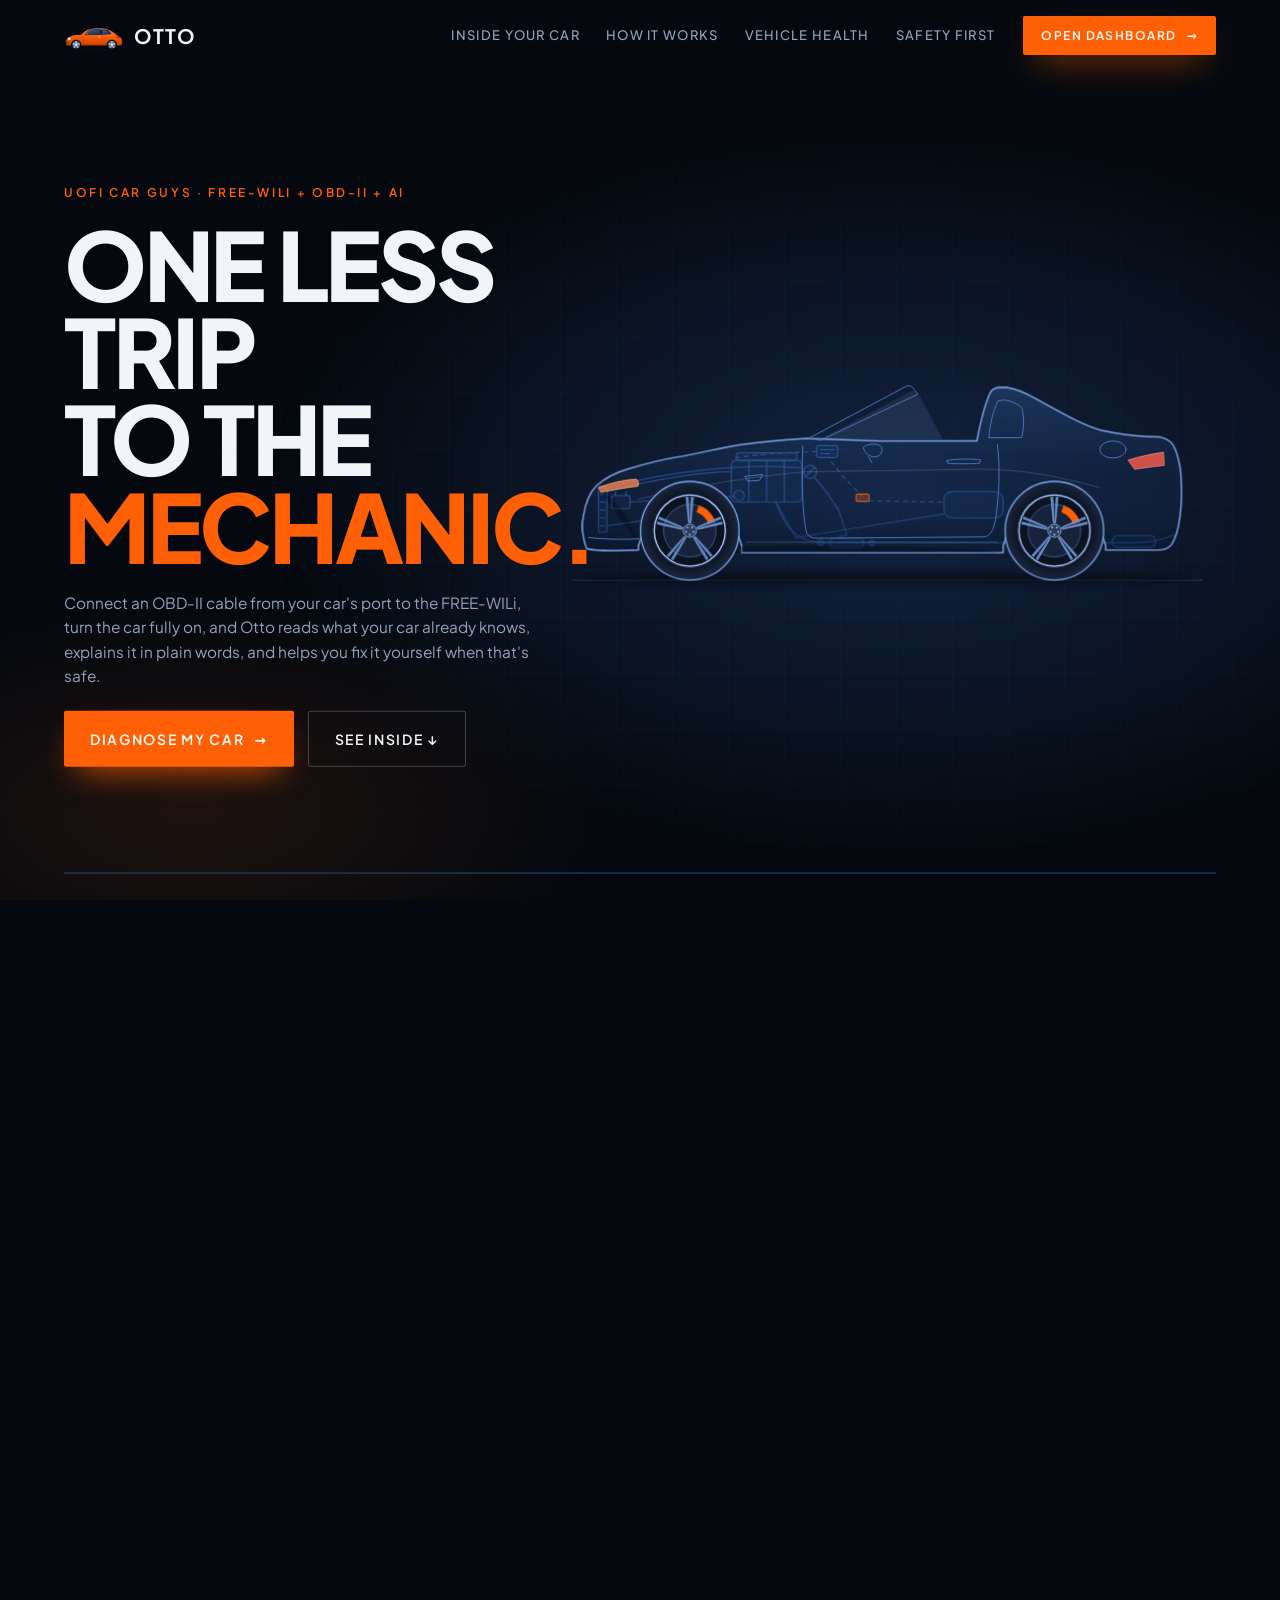
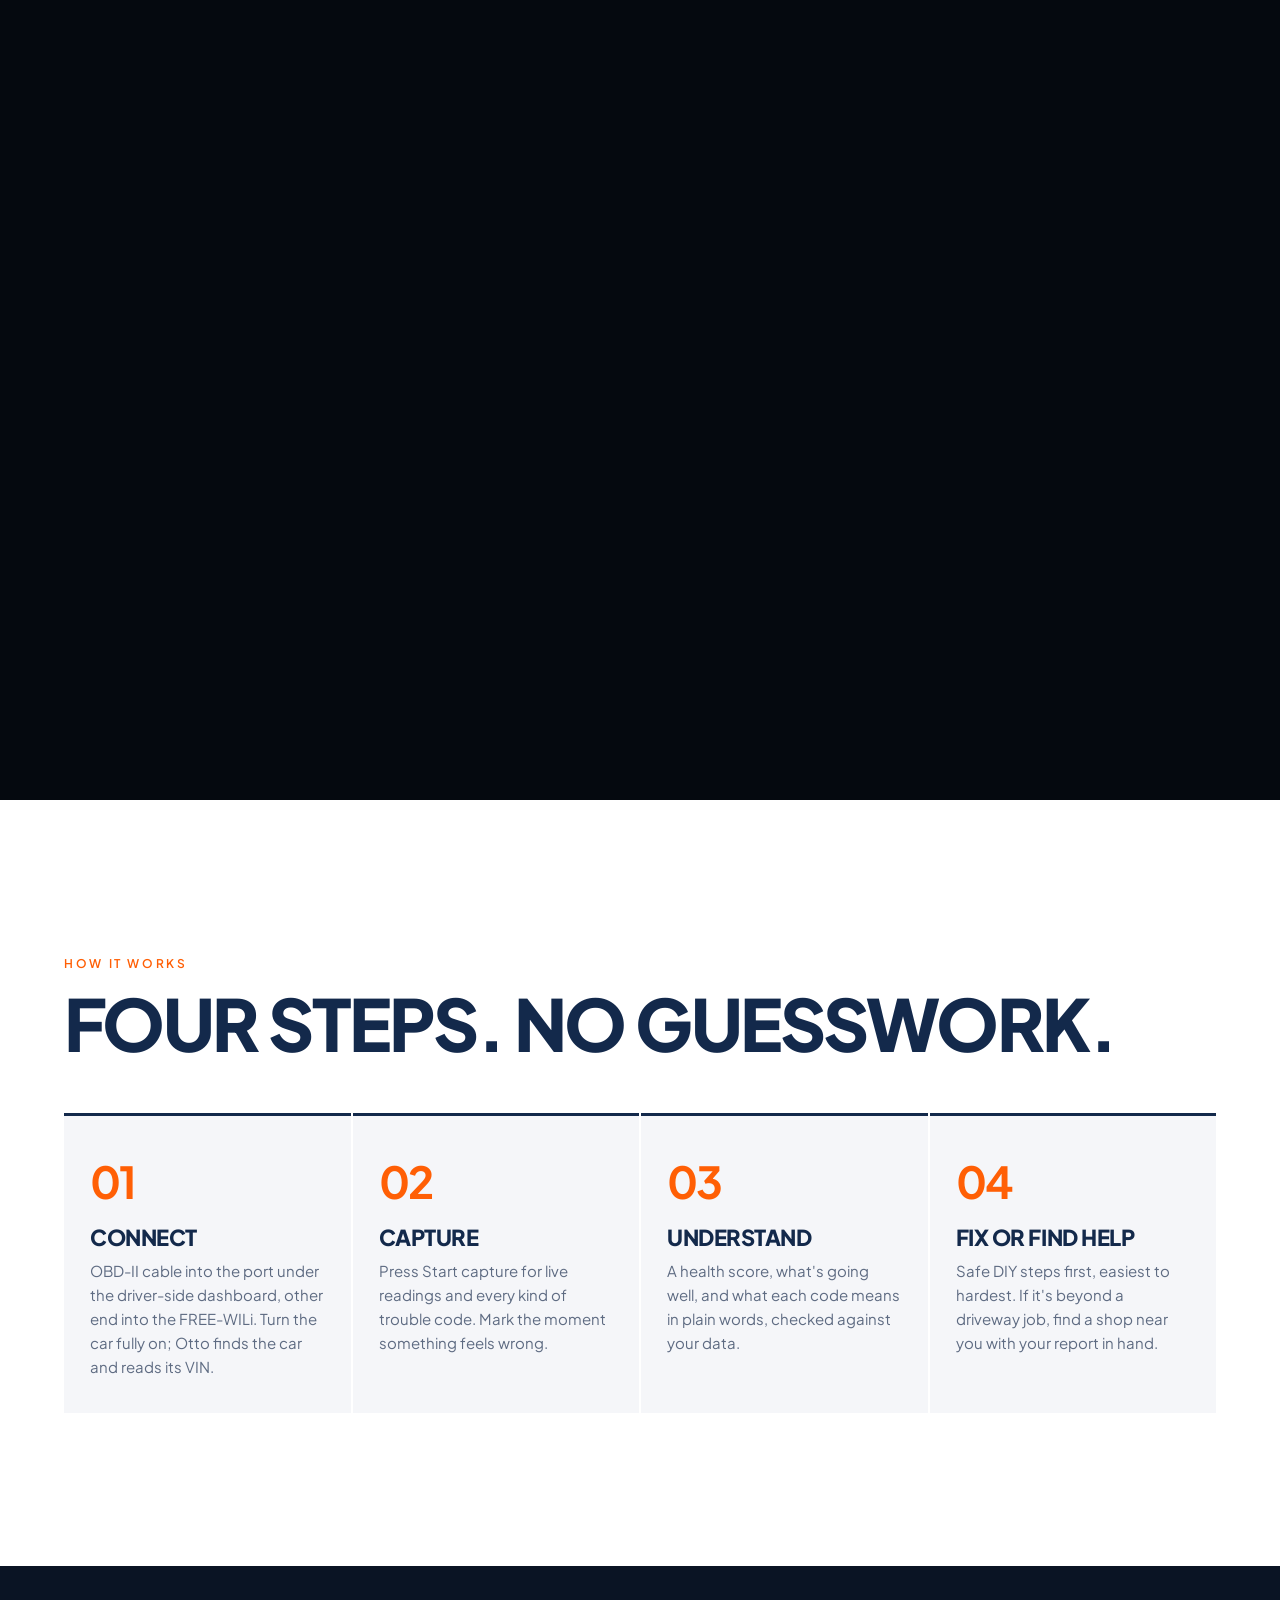
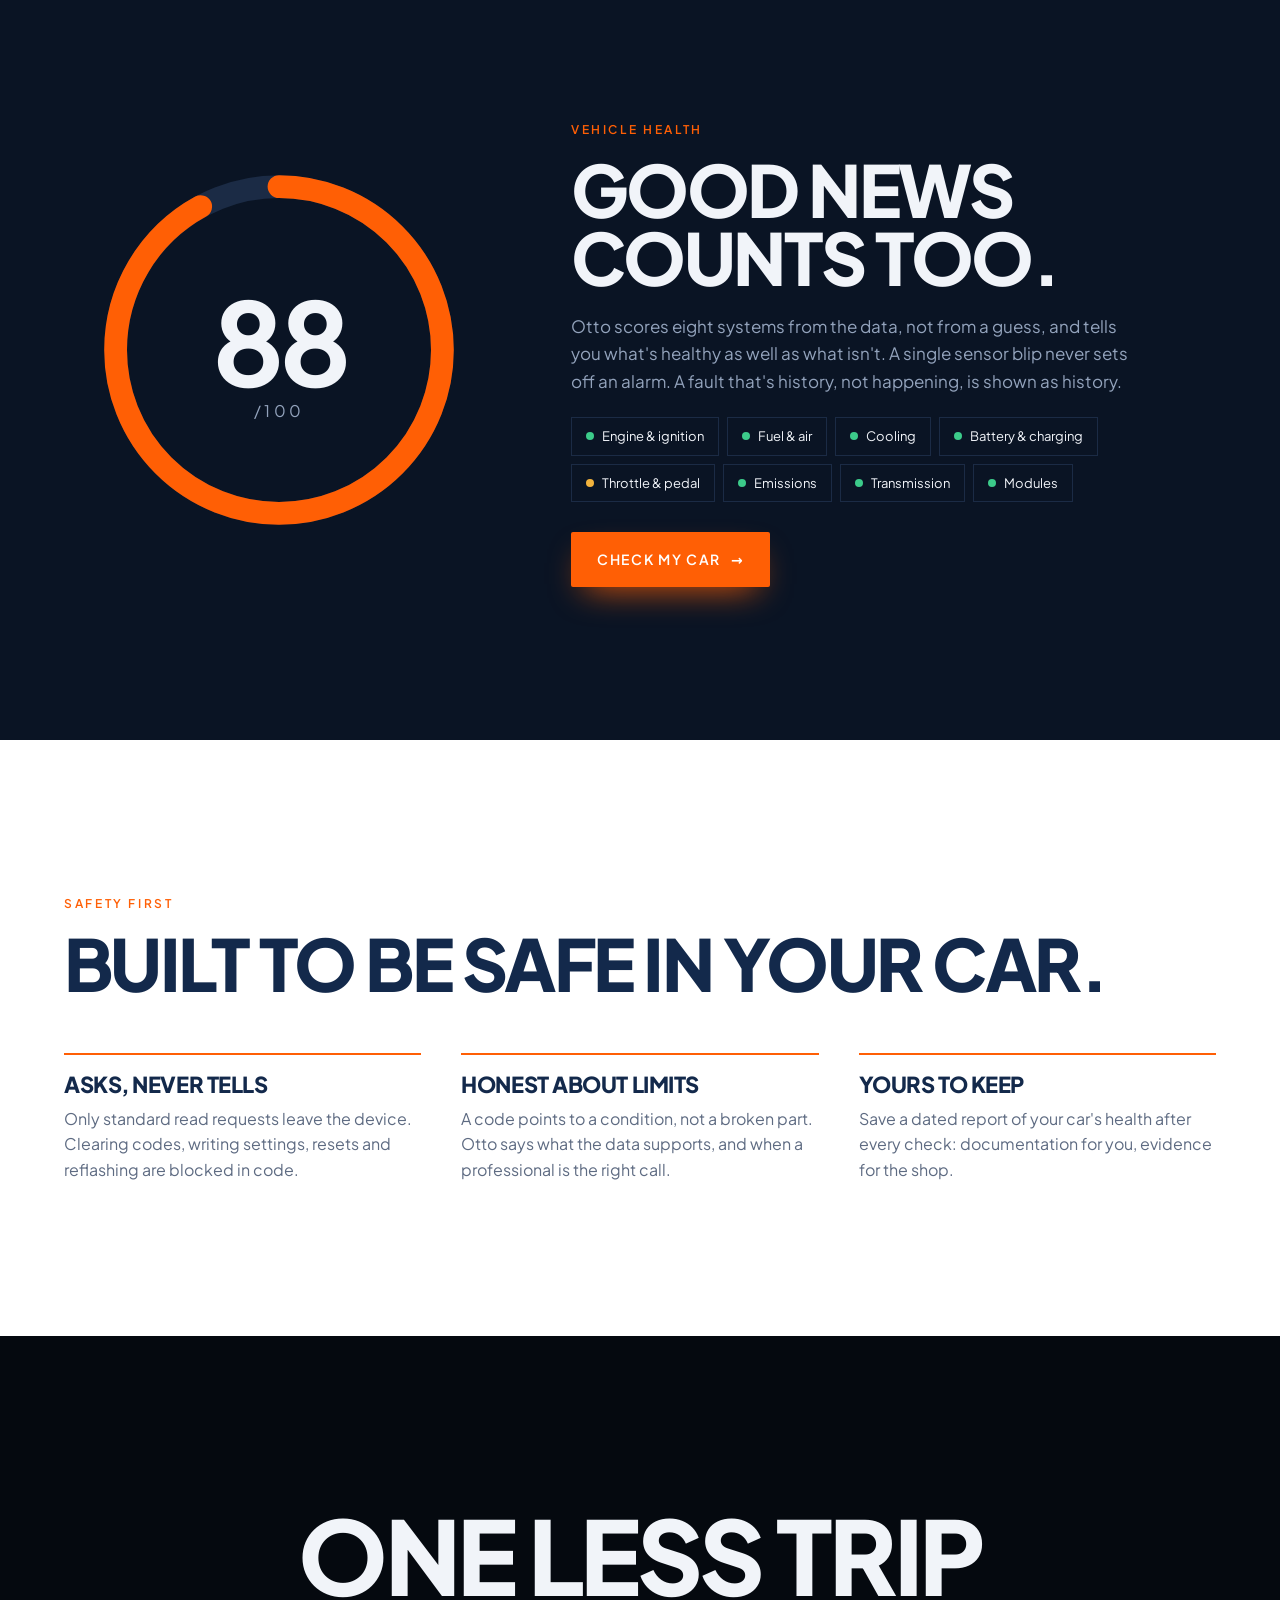
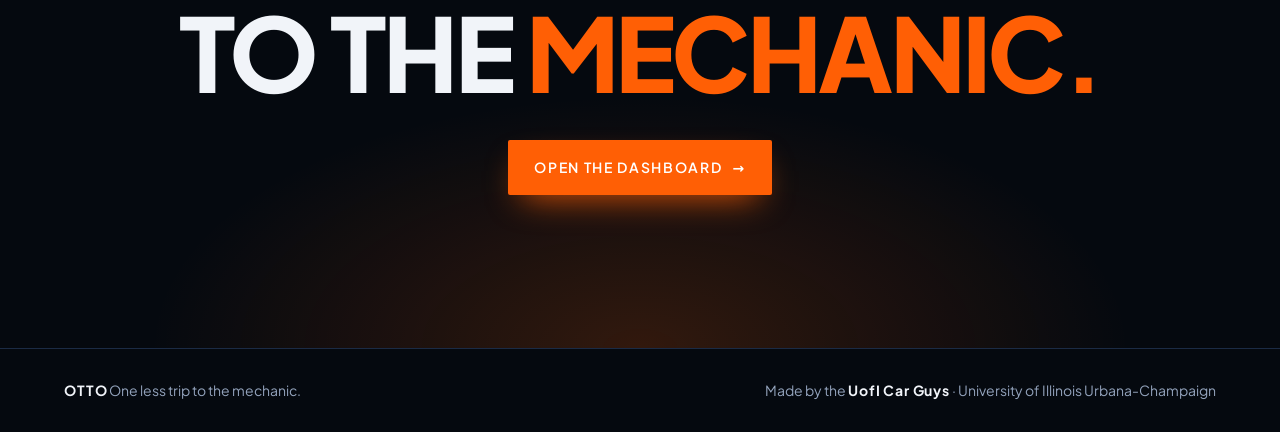
==== commit 2d37774b: "FREE-WILi status screen, A5 Beetle logo, exhaust fix - FREE-WILi screen drawn as a 320x240 image (lo" ====
--- a/website/web/index.html
+++ b/website/web/index.html
@@ -6,13 +6,13 @@
 <title>Otto · One less trip to the mechanic</title>
 <meta name="description" content="Otto reads your car through the OBD-II port, explains it in plain words, and helps you fix it. Made by the UofI Car Guys.">
 <link rel="stylesheet" href="landing.css">
-<link rel="icon" href="data:image/svg+xml,%3Csvg xmlns='http://www.w3.org/2000/svg' viewBox='0 0 120 64' aria-hidden='true'%3E%3Cdefs%3E%3ClinearGradient id='bpf' x1='0' y1='0' x2='0' y2='1'%3E%3Cstop offset='0' stop-color='#FF8A47'/%3E%3Cstop offset='.6' stop-color='#FF5F05'/%3E%3Cstop offset='1' stop-color='#C94400'/%3E%3C/linearGradient%3E%3ClinearGradient id='bff' x1='0' y1='0' x2='0' y2='1'%3E%3Cstop offset='0' stop-color='#FF7428'/%3E%3Cstop offset='1' stop-color='#B83E00'/%3E%3C/linearGradient%3E%3ClinearGradient id='bwf' x1='0' y1='0' x2='1' y2='1'%3E%3Cstop offset='0' stop-color='#2D5394'/%3E%3Cstop offset='1' stop-color='#13294B'/%3E%3C/linearGradient%3E%3C/defs%3E%3Cellipse cx='60' cy='59.5' rx='52' ry='2.6' fill='#0B1A33' opacity='.22'/%3E%3Cpath fill='url(#bpf)' d='M8,46 C7,41 8,37.5 11,35.2 C15,31.6 22,29.2 29,27.6 C33,26.7 37,25.9 40,25.3 C45,16 54,9.5 65,9 C78,8.5 89,13.5 97,22 C101,26.5 104,31 107,34.5 C111,36.5 113,40 113,44 L113,46.5 C113,47.6 112.2,48.3 111,48.3 L9.5,48.3 C8.6,48.3 8,47.4 8,46 Z'/%3E%3Cpath fill='url(#bwf)' d='M44.5,27 C48.5,18.5 55.5,13.2 64.5,12.8 C75,12.4 84,16.6 90.5,24.8 C91.2,25.8 90.6,27 89.4,27 Z'/%3E%3Cpath d='M67,13 L67.6,27' stroke='url(#bpf)' stroke-width='2.4'/%3E%3Cpath d='M50,20 C56,14.5 64,13.6 72,14.6' fill='none' stroke='#fff' stroke-opacity='.35' stroke-width='1.1' stroke-linecap='round'/%3E%3Cpath d='M42,22 C50,12 60,9.6 70,10.4' fill='none' stroke='#fff' stroke-opacity='.45' stroke-width='1.2' stroke-linecap='round'/%3E%3Cpath d='M46,29 L46,45 M70,28.5 L71,45' stroke='#B83E00' stroke-width='.9' fill='none'/%3E%3Cpath d='M63,32.6 h4.6' stroke='#E6EBF2' stroke-width='1.4' stroke-linecap='round'/%3E%3Crect x='42' y='45' width='36.4' height='3.2' rx='1.2' fill='#2B3C5C'/%3E%3Crect x='42' y='45' width='36.4' height='1' rx='.5' fill='#CBD3DE'/%3E%3Cpath fill='url(#bff)' stroke='#9E3300' stroke-width='.9' d='M13.5,47 C12.6,38.8 18.8,32.6 28,32.6 C37.4,32.6 43.8,38.8 43.2,47 Z'/%3E%3Cpath fill='url(#bff)' stroke='#9E3300' stroke-width='.9' d='M77.2,47 C76.6,37.8 83.4,32 92,32 C101,32 107.4,37.8 106.8,47 Z'/%3E%3Cpath d='M18,37 C21,34.8 25,34 29,34.2' fill='none' stroke='#fff' stroke-opacity='.35' stroke-width='1' stroke-linecap='round'/%3E%3Cpath d='M82,36.4 C85,34 89,33.2 93,33.4' fill='none' stroke='#fff' stroke-opacity='.35' stroke-width='1' stroke-linecap='round'/%3E%3Cpath d='M44,38.6 L77,38.6' stroke='#FFD2B3' stroke-opacity='.7' stroke-width='.8'/%3E%3Cellipse cx='23.5' cy='36.6' rx='3.4' ry='2.7' fill='#F4F7FB'/%3E%3Cellipse cx='23.2' cy='36.3' rx='1.6' ry='1.2' fill='#fff'/%3E%3Cpath d='M101,35.4 c1.6,-0.6 3,0.2 3.4,1.8 l-0.4,2.4 c-1.4,0.2 -2.6,-0.6 -3,-2 Z' fill='#C8102E'/%3E%3Cpath d='M5,44.6 h11' stroke='#CBD3DE' stroke-width='2.2' stroke-linecap='round'/%3E%3Cpath d='M105,44.6 h11' stroke='#CBD3DE' stroke-width='2.2' stroke-linecap='round'/%3E%3Ccircle cx='28.5' cy='49' r='9.6' fill='#0B1A33'/%3E%3Ccircle cx='28.5' cy='49' r='6.6' fill='#1E2E4A'/%3E%3Ccircle cx='28.5' cy='49' r='5' fill='#DDE3EC'/%3E%3Ccircle cx='28.5' cy='49' r='2' fill='#AEB8C6'/%3E%3Cpath d='M25.3,46.4 a5,5 0 0 1 4,-1.6' stroke='#fff' stroke-width='.9' fill='none' stroke-linecap='round'/%3E%3Ccircle cx='92' cy='49' r='9.6' fill='#0B1A33'/%3E%3Ccircle cx='92' cy='49' r='6.6' fill='#1E2E4A'/%3E%3Ccircle cx='92' cy='49' r='5' fill='#DDE3EC'/%3E%3Ccircle cx='92' cy='49' r='2' fill='#AEB8C6'/%3E%3Cpath d='M88.8,46.4 a5,5 0 0 1 4,-1.6' stroke='#fff' stroke-width='.9' fill='none' stroke-linecap='round'/%3E%3C/svg%3E">
+<link rel="icon" href="data:image/svg+xml,%3Csvg xmlns='http://www.w3.org/2000/svg' viewBox='0 0 120 64' aria-hidden='true'%3E%3Cdefs%3E%3ClinearGradient id='bpf' x1='0' y1='0' x2='0' y2='1'%3E%3Cstop offset='0' stop-color='#FF8E4F'/%3E%3Cstop offset='.45' stop-color='#FF5F05'/%3E%3Cstop offset='1' stop-color='#CC4600'/%3E%3C/linearGradient%3E%3ClinearGradient id='bwf' x1='0' y1='0' x2='1' y2='1'%3E%3Cstop offset='0' stop-color='#3A64A8'/%3E%3Cstop offset='1' stop-color='#13294B'/%3E%3C/linearGradient%3E%3CradialGradient id='rimf'%3E%3Cstop offset='.6' stop-color='#C9D2DE'/%3E%3Cstop offset='1' stop-color='#8794A8'/%3E%3C/radialGradient%3E%3C/defs%3E%3Cellipse cx='60' cy='59.6' rx='55' ry='2.4' fill='#0B1A33' opacity='.22'/%3E%3Cpath fill='url(#bpf)' stroke='#B23D00' stroke-width='.6' stroke-linejoin='round' d='M5.4,50.6 C4.4,48 4,45 4.2,41.8 C4.5,39 5.6,37.4 7.6,36.2 C10.5,34.4 14,32.4 17.7,31.4 C23,30 28.5,29.6 33.4,29.3 L35.2,29.1 C39,24.5 44,21 49.4,19.4 C55,17.5 61,16.9 66.2,16.9 C72,16.9 78,17.2 83.6,17.9 C88,18.6 93,21 97.3,23.8 C100.5,25.8 103,27.6 104.8,29.4 C107.2,31 109.4,32.4 111,33.7 C113.4,35.2 115,36.8 115.4,38.7 C115.9,41 116,43.6 115.7,46.2 C115.5,48.4 114.8,50 113.5,50.6 L106.6,50.6 A10.8,10.8 0 0 0 85,50.6 L35.1,50.6 A10.8,10.8 0 0 0 13.5,50.6 Z'/%3E%3Cpath d='M8.8,38.6 C13,33.6 19,32 25,32 C31.4,32 36.4,33.6 39.4,36.4' fill='none' stroke='#B23D00' stroke-width='.7'/%3E%3Cpath d='M80.4,38 C85,33.2 90.4,31.4 96,31.4 C102,31.4 107,33.2 110.6,36' fill='none' stroke='#B23D00' stroke-width='.7'/%3E%3Cpath d='M12,34.6 C17,32.4 22,31.6 26,31.6' fill='none' stroke='#fff' stroke-opacity='.5' stroke-width='.9' stroke-linecap='round'/%3E%3Cpath d='M86,32.6 C90,31.4 95,31 100,31.6' fill='none' stroke='#fff' stroke-opacity='.5' stroke-width='.9' stroke-linecap='round'/%3E%3Cpath d='M47,21.4 C55,18.4 68,17.6 81,18.6' fill='none' stroke='#fff' stroke-opacity='.55' stroke-width='1' stroke-linecap='round'/%3E%3Cpath fill='#0B1A33' d='M41,30.4 C44,24.6 48,21.2 51.2,19.8 C58,18.1 70,18.2 86.6,19.5 C89.8,20.7 93.2,24.8 94.4,28.6 Z'/%3E%3Cpath fill='url(#bwf)' d='M42.9,29.6 C45.4,25 48.3,22.1 51.4,20.8 C55.6,19.7 62.6,19.4 72,19.7 L73.4,29.2 Z'/%3E%3Cpath fill='url(#bwf)' d='M76.4,20.9 L86.2,20.8 C88.8,22.2 91.2,25.2 92.4,28 L76.8,28.5 Z'/%3E%3Cpath d='M47,26 L51,21.6' stroke='#fff' stroke-opacity='.35' stroke-width='.8' stroke-linecap='round'/%3E%3Cpath d='M38.8,31.6 C38.4,38 38.6,44 39.2,49.8 M74.8,30 C75.4,37 75.2,44 74.4,49.6' fill='none' stroke='#B23D00' stroke-width='.7'/%3E%3Cpath d='M69.6,33.8 h3.6' stroke='#F3F5F8' stroke-width='1.1' stroke-linecap='round'/%3E%3Cpath d='M42.6,26.6 C44,25.8 46.4,25.8 47.6,26.4 L47.4,28.8 C45.6,29.2 43.8,29 43.2,28.4 Z' fill='#E55300' stroke='#B23D00' stroke-width='.4'/%3E%3Cpath d='M38.2,49.6 L83.6,49.6' stroke='#9E3500' stroke-width='1.3'/%3E%3Cellipse cx='10.6' cy='37.6' rx='3' ry='2.7' fill='#F4F7FB' stroke='#B23D00' stroke-width='.5'/%3E%3Cellipse cx='10.3' cy='37.3' rx='1.3' ry='1.1' fill='#fff'/%3E%3Cpath d='M106.2,33 C108.8,32.6 111.4,33.4 112.6,34.8 C111.6,36.2 108.6,36.4 106.2,35.6 Z' fill='#C8102E'/%3E%3Cpath d='M5,44.6 h3.6 M5,46.4 h3.6' stroke='#0B1A33' stroke-width='.7' stroke-linecap='round'/%3E%3Ccircle cx='24.3' cy='49.3' r='9.7' fill='#0B1A33'/%3E%3Ccircle cx='24.3' cy='49.3' r='7' fill='url(#rimf)'/%3E%3Ccircle cx='24.3' cy='49.3' r='6.6' fill='#55627A'/%3E%3Cpath d='M24.11,47.71 L23.53,43.05 M24.49,47.71 L25.07,43.05 M25.75,48.62 L30.01,46.64 M25.87,48.99 L30.48,48.10 M25.39,50.47 L28.60,53.91 M25.08,50.70 L27.35,54.81 M23.52,50.70 L21.25,54.81 M23.21,50.47 L20.00,53.91 M22.73,48.99 L18.12,48.10 M22.85,48.62 L18.59,46.64' stroke='#E7ECF3' stroke-width='1.15' stroke-linecap='round'/%3E%3Ccircle cx='24.3' cy='49.3' r='1.7' fill='#E7ECF3'/%3E%3Ccircle cx='95.8' cy='49.3' r='9.7' fill='#0B1A33'/%3E%3Ccircle cx='95.8' cy='49.3' r='7' fill='url(#rimf)'/%3E%3Ccircle cx='95.8' cy='49.3' r='6.6' fill='#55627A'/%3E%3Cpath d='M95.61,47.71 L95.03,43.05 M95.99,47.71 L96.57,43.05 M97.25,48.62 L101.51,46.64 M97.37,48.99 L101.98,48.10 M96.89,50.47 L100.10,53.91 M96.58,50.70 L98.85,54.81 M95.02,50.70 L92.75,54.81 M94.71,50.47 L91.50,53.91 M94.23,48.99 L89.62,48.10 M94.35,48.62 L90.09,46.64' stroke='#E7ECF3' stroke-width='1.15' stroke-linecap='round'/%3E%3Ccircle cx='95.8' cy='49.3' r='1.7' fill='#E7ECF3'/%3E%3C/svg%3E">
 </head>
 <body>
 
 <nav class="nav" id="nav">
   <a class="logo" href="#top" aria-label="Otto home">
-    <svg class="bug" viewBox="0 0 120 64" aria-hidden="true"><defs><linearGradient id="bpbug" x1="0" y1="0" x2="0" y2="1"><stop offset="0" stop-color="#FF8A47"/><stop offset=".6" stop-color="#FF5F05"/><stop offset="1" stop-color="#C94400"/></linearGradient><linearGradient id="bfbug" x1="0" y1="0" x2="0" y2="1"><stop offset="0" stop-color="#FF7428"/><stop offset="1" stop-color="#B83E00"/></linearGradient><linearGradient id="bwbug" x1="0" y1="0" x2="1" y2="1"><stop offset="0" stop-color="#2D5394"/><stop offset="1" stop-color="#13294B"/></linearGradient></defs><ellipse cx="60" cy="59.5" rx="52" ry="2.6" fill="#0B1A33" opacity=".22"/><path fill="url(#bpbug)" d="M8,46 C7,41 8,37.5 11,35.2 C15,31.6 22,29.2 29,27.6 C33,26.7 37,25.9 40,25.3 C45,16 54,9.5 65,9 C78,8.5 89,13.5 97,22 C101,26.5 104,31 107,34.5 C111,36.5 113,40 113,44 L113,46.5 C113,47.6 112.2,48.3 111,48.3 L9.5,48.3 C8.6,48.3 8,47.4 8,46 Z"/><path fill="url(#bwbug)" d="M44.5,27 C48.5,18.5 55.5,13.2 64.5,12.8 C75,12.4 84,16.6 90.5,24.8 C91.2,25.8 90.6,27 89.4,27 Z"/><path d="M67,13 L67.6,27" stroke="url(#bpbug)" stroke-width="2.4"/><path d="M50,20 C56,14.5 64,13.6 72,14.6" fill="none" stroke="#fff" stroke-opacity=".35" stroke-width="1.1" stroke-linecap="round"/><path d="M42,22 C50,12 60,9.6 70,10.4" fill="none" stroke="#fff" stroke-opacity=".45" stroke-width="1.2" stroke-linecap="round"/><path d="M46,29 L46,45 M70,28.5 L71,45" stroke="#B83E00" stroke-width=".9" fill="none"/><path d="M63,32.6 h4.6" stroke="#E6EBF2" stroke-width="1.4" stroke-linecap="round"/><rect x="42" y="45" width="36.4" height="3.2" rx="1.2" fill="#2B3C5C"/><rect x="42" y="45" width="36.4" height="1" rx=".5" fill="#CBD3DE"/><path fill="url(#bfbug)" stroke="#9E3300" stroke-width=".9" d="M13.5,47 C12.6,38.8 18.8,32.6 28,32.6 C37.4,32.6 43.8,38.8 43.2,47 Z"/><path fill="url(#bfbug)" stroke="#9E3300" stroke-width=".9" d="M77.2,47 C76.6,37.8 83.4,32 92,32 C101,32 107.4,37.8 106.8,47 Z"/><path d="M18,37 C21,34.8 25,34 29,34.2" fill="none" stroke="#fff" stroke-opacity=".35" stroke-width="1" stroke-linecap="round"/><path d="M82,36.4 C85,34 89,33.2 93,33.4" fill="none" stroke="#fff" stroke-opacity=".35" stroke-width="1" stroke-linecap="round"/><path d="M44,38.6 L77,38.6" stroke="#FFD2B3" stroke-opacity=".7" stroke-width=".8"/><ellipse cx="23.5" cy="36.6" rx="3.4" ry="2.7" fill="#F4F7FB"/><ellipse cx="23.2" cy="36.3" rx="1.6" ry="1.2" fill="#fff"/><path d="M101,35.4 c1.6,-0.6 3,0.2 3.4,1.8 l-0.4,2.4 c-1.4,0.2 -2.6,-0.6 -3,-2 Z" fill="#C8102E"/><path d="M5,44.6 h11" stroke="#CBD3DE" stroke-width="2.2" stroke-linecap="round"/><path d="M105,44.6 h11" stroke="#CBD3DE" stroke-width="2.2" stroke-linecap="round"/><circle cx="28.5" cy="49" r="9.6" fill="#0B1A33"/><circle cx="28.5" cy="49" r="6.6" fill="#1E2E4A"/><circle cx="28.5" cy="49" r="5" fill="#DDE3EC"/><circle cx="28.5" cy="49" r="2" fill="#AEB8C6"/><path d="M25.3,46.4 a5,5 0 0 1 4,-1.6" stroke="#fff" stroke-width=".9" fill="none" stroke-linecap="round"/><circle cx="92" cy="49" r="9.6" fill="#0B1A33"/><circle cx="92" cy="49" r="6.6" fill="#1E2E4A"/><circle cx="92" cy="49" r="5" fill="#DDE3EC"/><circle cx="92" cy="49" r="2" fill="#AEB8C6"/><path d="M88.8,46.4 a5,5 0 0 1 4,-1.6" stroke="#fff" stroke-width=".9" fill="none" stroke-linecap="round"/></svg>
+    <svg class="bug" viewBox="0 0 120 64" aria-hidden="true"><defs><linearGradient id="bpbug" x1="0" y1="0" x2="0" y2="1"><stop offset="0" stop-color="#FF8E4F"/><stop offset=".45" stop-color="#FF5F05"/><stop offset="1" stop-color="#CC4600"/></linearGradient><linearGradient id="bwbug" x1="0" y1="0" x2="1" y2="1"><stop offset="0" stop-color="#3A64A8"/><stop offset="1" stop-color="#13294B"/></linearGradient><radialGradient id="rimbug"><stop offset=".6" stop-color="#C9D2DE"/><stop offset="1" stop-color="#8794A8"/></radialGradient></defs><ellipse cx="60" cy="59.6" rx="55" ry="2.4" fill="#0B1A33" opacity=".22"/><path fill="url(#bpbug)" stroke="#B23D00" stroke-width=".6" stroke-linejoin="round" d="M5.4,50.6 C4.4,48 4,45 4.2,41.8 C4.5,39 5.6,37.4 7.6,36.2 C10.5,34.4 14,32.4 17.7,31.4 C23,30 28.5,29.6 33.4,29.3 L35.2,29.1 C39,24.5 44,21 49.4,19.4 C55,17.5 61,16.9 66.2,16.9 C72,16.9 78,17.2 83.6,17.9 C88,18.6 93,21 97.3,23.8 C100.5,25.8 103,27.6 104.8,29.4 C107.2,31 109.4,32.4 111,33.7 C113.4,35.2 115,36.8 115.4,38.7 C115.9,41 116,43.6 115.7,46.2 C115.5,48.4 114.8,50 113.5,50.6 L106.6,50.6 A10.8,10.8 0 0 0 85,50.6 L35.1,50.6 A10.8,10.8 0 0 0 13.5,50.6 Z"/><path d="M8.8,38.6 C13,33.6 19,32 25,32 C31.4,32 36.4,33.6 39.4,36.4" fill="none" stroke="#B23D00" stroke-width=".7"/><path d="M80.4,38 C85,33.2 90.4,31.4 96,31.4 C102,31.4 107,33.2 110.6,36" fill="none" stroke="#B23D00" stroke-width=".7"/><path d="M12,34.6 C17,32.4 22,31.6 26,31.6" fill="none" stroke="#fff" stroke-opacity=".5" stroke-width=".9" stroke-linecap="round"/><path d="M86,32.6 C90,31.4 95,31 100,31.6" fill="none" stroke="#fff" stroke-opacity=".5" stroke-width=".9" stroke-linecap="round"/><path d="M47,21.4 C55,18.4 68,17.6 81,18.6" fill="none" stroke="#fff" stroke-opacity=".55" stroke-width="1" stroke-linecap="round"/><path fill="#0B1A33" d="M41,30.4 C44,24.6 48,21.2 51.2,19.8 C58,18.1 70,18.2 86.6,19.5 C89.8,20.7 93.2,24.8 94.4,28.6 Z"/><path fill="url(#bwbug)" d="M42.9,29.6 C45.4,25 48.3,22.1 51.4,20.8 C55.6,19.7 62.6,19.4 72,19.7 L73.4,29.2 Z"/><path fill="url(#bwbug)" d="M76.4,20.9 L86.2,20.8 C88.8,22.2 91.2,25.2 92.4,28 L76.8,28.5 Z"/><path d="M47,26 L51,21.6" stroke="#fff" stroke-opacity=".35" stroke-width=".8" stroke-linecap="round"/><path d="M38.8,31.6 C38.4,38 38.6,44 39.2,49.8 M74.8,30 C75.4,37 75.2,44 74.4,49.6" fill="none" stroke="#B23D00" stroke-width=".7"/><path d="M69.6,33.8 h3.6" stroke="#F3F5F8" stroke-width="1.1" stroke-linecap="round"/><path d="M42.6,26.6 C44,25.8 46.4,25.8 47.6,26.4 L47.4,28.8 C45.6,29.2 43.8,29 43.2,28.4 Z" fill="#E55300" stroke="#B23D00" stroke-width=".4"/><path d="M38.2,49.6 L83.6,49.6" stroke="#9E3500" stroke-width="1.3"/><ellipse cx="10.6" cy="37.6" rx="3" ry="2.7" fill="#F4F7FB" stroke="#B23D00" stroke-width=".5"/><ellipse cx="10.3" cy="37.3" rx="1.3" ry="1.1" fill="#fff"/><path d="M106.2,33 C108.8,32.6 111.4,33.4 112.6,34.8 C111.6,36.2 108.6,36.4 106.2,35.6 Z" fill="#C8102E"/><path d="M5,44.6 h3.6 M5,46.4 h3.6" stroke="#0B1A33" stroke-width=".7" stroke-linecap="round"/><circle cx="24.3" cy="49.3" r="9.7" fill="#0B1A33"/><circle cx="24.3" cy="49.3" r="7" fill="url(#rimbug)"/><circle cx="24.3" cy="49.3" r="6.6" fill="#55627A"/><path d="M24.11,47.71 L23.53,43.05 M24.49,47.71 L25.07,43.05 M25.75,48.62 L30.01,46.64 M25.87,48.99 L30.48,48.10 M25.39,50.47 L28.60,53.91 M25.08,50.70 L27.35,54.81 M23.52,50.70 L21.25,54.81 M23.21,50.47 L20.00,53.91 M22.73,48.99 L18.12,48.10 M22.85,48.62 L18.59,46.64" stroke="#E7ECF3" stroke-width="1.15" stroke-linecap="round"/><circle cx="24.3" cy="49.3" r="1.7" fill="#E7ECF3"/><circle cx="95.8" cy="49.3" r="9.7" fill="#0B1A33"/><circle cx="95.8" cy="49.3" r="7" fill="url(#rimbug)"/><circle cx="95.8" cy="49.3" r="6.6" fill="#55627A"/><path d="M95.61,47.71 L95.03,43.05 M95.99,47.71 L96.57,43.05 M97.25,48.62 L101.51,46.64 M97.37,48.99 L101.98,48.10 M96.89,50.47 L100.10,53.91 M96.58,50.70 L98.85,54.81 M95.02,50.70 L92.75,54.81 M94.71,50.47 L91.50,53.91 M94.23,48.99 L89.62,48.10 M94.35,48.62 L90.09,46.64" stroke="#E7ECF3" stroke-width="1.15" stroke-linecap="round"/><circle cx="95.8" cy="49.3" r="1.7" fill="#E7ECF3"/></svg>
     <span>OTTO</span>
   </a>
   <div class="links">
@@ -106,10 +106,10 @@
 
           <!-- internal systems (x-ray) -->
           <g class="sys" data-sys="emissions">
-            <path class="pipe" d="M330,236 C344,280 360,318 404,322 L880,322 C905,322 926,316 946,306"/>
-            <rect x="414" y="314" width="52" height="16" rx="7"/>
-            <rect x="842" y="310" width="72" height="22" rx="10"/>
-            <circle cx="404" cy="322" r="4"/><circle cx="478" cy="322" r="4"/>
+            <path class="pipe" d="M330,236 C342,268 356,294 396,298 L872,298 C900,298 920,293 936,286"/>
+            <rect x="412" y="291" width="52" height="14" rx="6"/>
+            <rect x="842" y="287" width="66" height="18" rx="8"/>
+            <circle cx="398" cy="298" r="4"/><circle cx="476" cy="298" r="4"/>
           </g>
           <g class="sys" data-sys="fuel_air">
             <path d="M76,214 C160,190 280,176 368,184"/>
